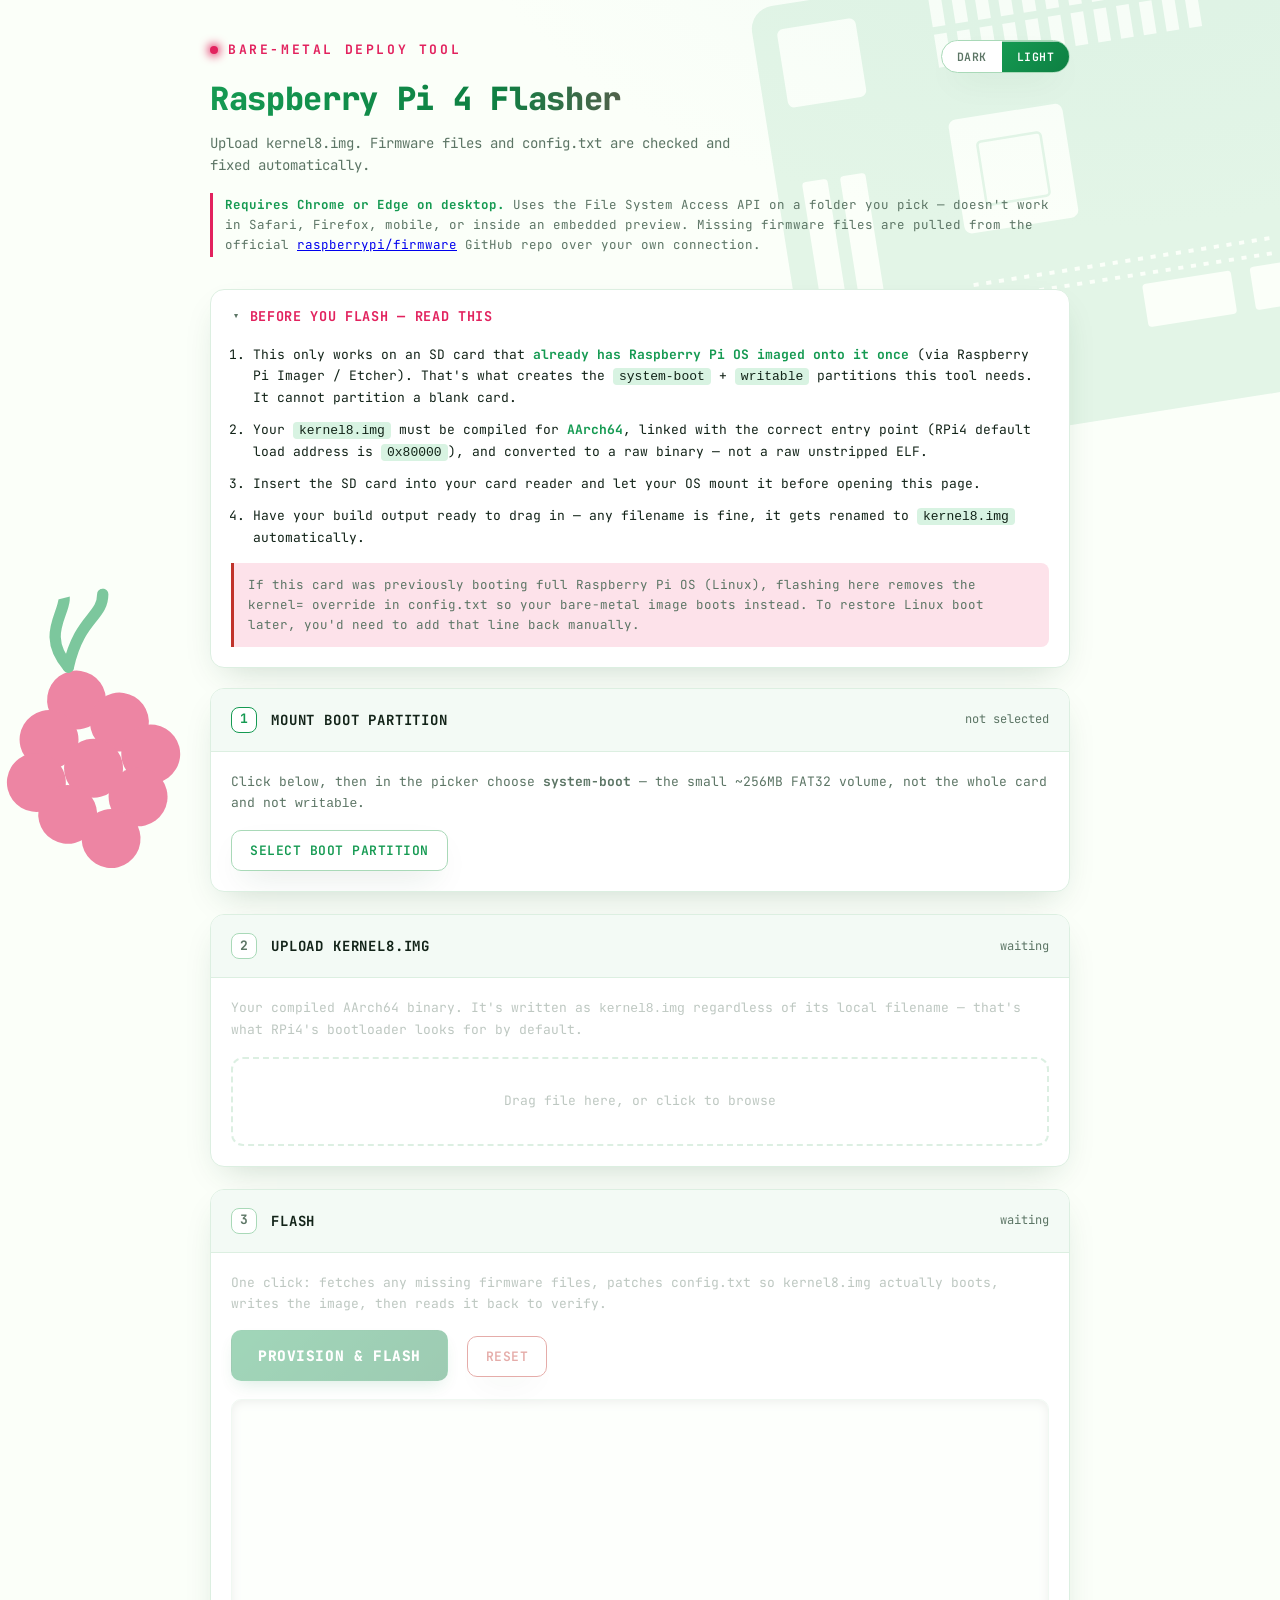
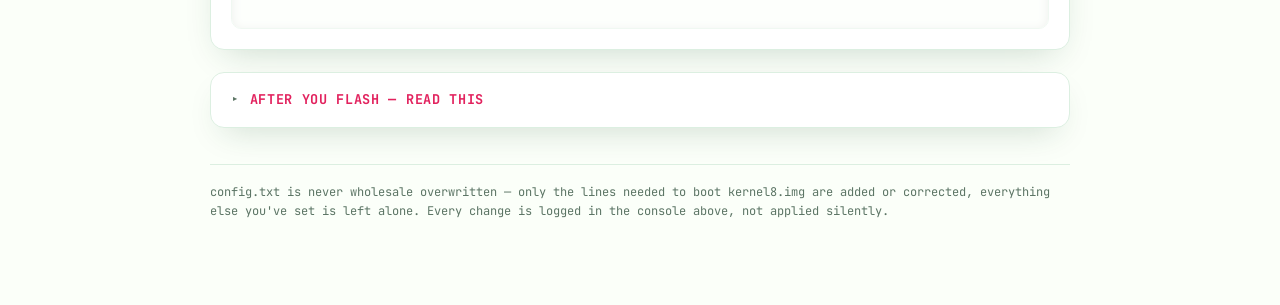
==== index.html @ 41010f43 "Add files via upload" ====
<!DOCTYPE html>
<html lang="en">
<head>
<meta charset="UTF-8">
<meta name="viewport" content="width=device-width, initial-scale=1.0">
<title>Raspberry Pi 4 Flasher</title>
<link rel="preconnect" href="https://fonts.googleapis.com">
<link rel="preconnect" href="https://fonts.gstatic.com" crossorigin>
<link href="https://fonts.googleapis.com/css2?family=JetBrains+Mono:wght@400;500;600;700;800&display=swap" rel="stylesheet">
<style>
  :root{ --radius: 14px; }
  html[data-theme="dark"]{
    --bg-a: #081109; --bg-b: #0a1a12;
    --panel: #101c14; --panel-2: #16251b;
    --border: #24382a; --border-lit: #365241;
    --text: #ecf7ef; --muted: #8aa892;
    --green: #3ee089; --green-strong: #16b866; --green-dim: #16381f; --green-text: #05170b;
    --pink: #ff5c8a; --pink-dim: #3a1524;
    --ok: #3ee089; --err: #ff6b6b;
    --shadow: 0 1px 0 rgba(255,255,255,.03) inset, 0 10px 30px -10px rgba(0,0,0,.55);
    --shadow-btn: 0 6px 16px -4px rgba(22,184,102,.45);
    --pcb-opacity: .16; --raspberry-opacity: .5;
  }
  html[data-theme="light"]{
    --bg-a: #fbfff9; --bg-b: #f2fbf5;
    --panel: #ffffff; --panel-2: #f3faf5;
    --border: #dcefe1; --border-lit: #a9d9b8;
    --text: #122318; --muted: #5c7565;
    --green: #159a52; --green-strong: #0d7f42; --green-dim: #d8f3e2; --green-text: #ffffff;
    --pink: #e2225e; --pink-dim: #fde2ea;
    --ok: #0d7f42; --err: #c0332b;
    --shadow: 0 1px 0 rgba(255,255,255,.6) inset, 0 14px 34px -14px rgba(21,71,42,.22);
    --shadow-btn: 0 8px 18px -6px rgba(13,127,66,.4);
    --pcb-opacity: .10; --raspberry-opacity: .55;
  }
  *{box-sizing:border-box;}
  html,body{margin:0;padding:0;}
  body{
    background: radial-gradient(1100px 700px at 85% -10%, var(--bg-b), var(--bg-a) 60%);
    color:var(--text);
    font-family: "JetBrains Mono", ui-monospace, "SF Mono", Menlo, Consolas, monospace;
    min-height:100vh; padding:40px 18px 90px; line-height:1.6; font-size:15.5px;
    transition: background .2s, color .2s; position:relative; overflow-x:hidden;
  }
  .bgart{position:fixed;inset:0;z-index:-1;pointer-events:none;overflow:hidden;}
  .bgart svg{position:absolute;}
  .pcb{top:-6%;right:-10%;width:640px;opacity:var(--pcb-opacity);transform:rotate(-9deg);}
  .raspberry{bottom:-4%;left:-6%;width:340px;opacity:var(--raspberry-opacity);transform:rotate(-14deg);}

  .wrap{max-width:860px;margin:0 auto;}

  header{margin-bottom:32px;}
  .top-row{display:flex;justify-content:space-between;align-items:flex-start;gap:16px;}
  .banner{font-size:13px;color:var(--pink);letter-spacing:.2em;display:flex;align-items:center;gap:10px;margin-bottom:12px;font-weight:700;}
  .banner .dot{width:8px;height:8px;border-radius:50%;background:var(--pink);box-shadow:0 0 10px 2px var(--pink);animation:pulse 2.2s ease-in-out infinite;}
  @keyframes pulse{0%,100%{opacity:1;}50%{opacity:.35;}}
  h1{font-size:32px;margin:0 0 8px;letter-spacing:-.01em;font-weight:800;
     background:linear-gradient(90deg, var(--green) 0%, var(--green-strong) 55%, var(--pink) 130%);
     -webkit-background-clip:text;background-clip:text;color:transparent;}
  .sub{color:var(--muted);font-size:14px;max-width:520px;}
  .platform-note{margin-top:16px;font-size:12.5px;color:var(--muted);border-left:3px solid var(--pink);padding:2px 0 2px 12px;}
  .platform-note b{color:var(--green);font-weight:700;}

  .theme-toggle{display:flex;border:1px solid var(--border-lit);border-radius:24px;overflow:hidden;flex-shrink:0;background:var(--panel);box-shadow:var(--shadow);}
  .theme-toggle button{border:none;border-radius:0;padding:8px 15px;font-size:11.5px;background:transparent;color:var(--muted);font-family:inherit;font-weight:600;cursor:pointer;letter-spacing:.04em;}
  .theme-toggle button.active{background:linear-gradient(135deg, var(--green), var(--green-strong));color:var(--green-text);}

  details.instructions{background:var(--panel);border:1px solid var(--border);border-radius:var(--radius);margin-bottom:20px;box-shadow:var(--shadow);}
  details.instructions summary{padding:16px 20px;cursor:pointer;font-size:13.5px;letter-spacing:.05em;text-transform:uppercase;color:var(--pink);list-style:none;display:flex;align-items:center;gap:10px;font-weight:700;}
  details.instructions summary::-webkit-details-marker{display:none;}
  details.instructions summary::before{content:"▸";transition:transform .15s;color:var(--muted);}
  details.instructions[open] summary::before{transform:rotate(90deg);}
  .instructions-body{padding:2px 20px 20px;font-size:13px;color:var(--text);}
  .instructions-body ol{margin:0;padding-left:22px;}
  .instructions-body li{margin-bottom:11px;}
  .instructions-body li b{color:var(--green);}
  .instructions-body code{background:var(--green-dim);padding:1px 6px;border-radius:4px;}
  .instructions-body .warn-line{margin-top:14px;padding:12px 14px;border-left:3px solid var(--err);color:var(--muted);font-size:12.5px;background:var(--pink-dim);border-radius:0 8px 8px 0;white-space:pre-wrap;}

  .step{background:var(--panel);border:1px solid var(--border);border-radius:var(--radius);margin-bottom:22px;overflow:hidden;box-shadow:var(--shadow);transition:transform .15s;}
  .step-head{display:flex;align-items:center;gap:14px;padding:18px 20px;border-bottom:1px solid var(--border);background:var(--panel-2);}
  .step-num{width:26px;height:26px;border-radius:8px;border:1px solid var(--border-lit);display:flex;align-items:center;justify-content:center;font-size:13px;color:var(--muted);flex-shrink:0;font-weight:700;background:var(--panel);}
  .step.active .step-num{border-color:var(--green);color:var(--green);}
  .step.done .step-num{background:linear-gradient(135deg, var(--green), var(--green-strong));border-color:var(--green);color:var(--green-text);}
  .step-title{font-size:14px;letter-spacing:.06em;text-transform:uppercase;color:var(--text);font-weight:700;}
  .step-status{margin-left:auto;font-size:12px;color:var(--muted);}
  .step-body{padding:20px;}
  .step-body.disabled{opacity:.4;pointer-events:none;}
  p.help{color:var(--muted);font-size:13px;margin:0 0 16px;}

  button{font-family:inherit;font-size:13px;letter-spacing:.04em;background:var(--panel);color:var(--green);border:1px solid var(--border-lit);padding:11px 18px;border-radius:10px;cursor:pointer;text-transform:uppercase;font-weight:600;transition:transform .12s, box-shadow .12s, background .15s;box-shadow:var(--shadow);}
  button:hover:not(:disabled){transform:translateY(-2px);border-color:var(--green);}
  button:active:not(:disabled){transform:translateY(0);}
  button:disabled{opacity:.35;cursor:not-allowed;}
  button.primary{background:linear-gradient(135deg, var(--green), var(--green-strong));color:var(--green-text);border-color:transparent;font-weight:800;padding:15px 26px;font-size:14.5px;box-shadow:var(--shadow-btn);}
  button.primary:hover:not(:disabled){transform:translateY(-3px);box-shadow:0 14px 26px -8px rgba(22,184,102,.55);}
  button.danger{color:var(--err);border-color:var(--err);background:var(--panel);}
  button.danger:hover:not(:disabled){background:var(--pink-dim);}

  table.map{width:100%;border-collapse:collapse;font-size:12.5px;margin-top:16px;}
  table.map th{text-align:left;color:var(--muted);font-weight:600;font-size:10.5px;letter-spacing:.08em;text-transform:uppercase;padding:7px 9px;border-bottom:1px solid var(--border);}
  table.map td{padding:7px 9px;border-bottom:1px solid var(--border);color:var(--text);}
  table.map tr:last-child td{border-bottom:none;}
  table.map .idx{color:var(--pink);}
  .badge{display:inline-block;font-size:11px;padding:5px 10px;border-radius:20px;letter-spacing:.05em;text-transform:uppercase;margin-top:14px;margin-right:6px;font-weight:700;}
  .badge.ok{background:var(--green-dim);color:var(--green);}
  .badge.warn{background:var(--pink-dim);color:var(--pink);}

  .drop{border:2px dashed var(--border-lit);border-radius:12px;padding:32px;text-align:center;color:var(--muted);font-size:13px;cursor:pointer;transition:border-color .15s, background .15s, transform .12s;}
  .drop:hover, .drop.drag{border-color:var(--green);background:var(--green-dim);color:var(--text);transform:translateY(-2px);}
  .drop input{display:none;}
  .file-meta{margin-top:16px;font-size:13px;}
  .file-meta .row{display:flex;justify-content:space-between;padding:7px 0;border-bottom:1px solid var(--border);}
  .file-meta .row:last-child{border-bottom:none;}
  .file-meta .k{color:var(--muted);}
  .file-meta .v{color:var(--text);word-break:break-all;text-align:right;max-width:70%;}

  .console{background:var(--bg-a);border:1px solid var(--border);border-radius:10px;padding:16px 18px;font-size:12.5px;height:230px;overflow-y:auto;margin-top:18px;box-shadow:0 2px 10px rgba(0,0,0,.15) inset;}
  .console .line{margin-bottom:5px;white-space:pre-wrap;word-break:break-all;}
  .console .ok{color:var(--ok);}
  .console .err{color:var(--err);}
  .console .info{color:var(--muted);}
  .console .cmd{color:var(--pink);}
  .console .warn{color:#c58a1c;}

  footer{margin-top:36px;color:var(--muted);font-size:12px;border-top:1px solid var(--border);padding-top:18px;}
  footer a{color:var(--green);}
</style>
</head>
<body>

<div class="bgart">
  <svg class="pcb" viewBox="0 0 500 380" xmlns="http://www.w3.org/2000/svg">
    <rect x="10" y="10" width="480" height="360" rx="18" fill="currentColor" style="color:var(--green)"/>
    <rect x="30" y="30" width="60" height="60" rx="4" fill="var(--bg-a)"/>
    <rect x="30" y="30" width="60" height="60" rx="4" fill="none" stroke="var(--bg-a)" stroke-width="2"/>
    <g fill="var(--bg-a)">
      <rect x="150" y="20" width="10" height="26"/><rect x="168" y="20" width="10" height="26"/>
      <rect x="186" y="20" width="10" height="26"/><rect x="204" y="20" width="10" height="26"/>
      <rect x="222" y="20" width="10" height="26"/><rect x="240" y="20" width="10" height="26"/>
      <rect x="258" y="20" width="10" height="26"/><rect x="276" y="20" width="10" height="26"/>
      <rect x="294" y="20" width="10" height="26"/><rect x="312" y="20" width="10" height="26"/>
      <rect x="330" y="20" width="10" height="26"/><rect x="348" y="20" width="10" height="26"/>
      <rect x="150" y="52" width="10" height="26"/><rect x="168" y="52" width="10" height="26"/>
      <rect x="186" y="52" width="10" height="26"/><rect x="204" y="52" width="10" height="26"/>
      <rect x="222" y="52" width="10" height="26"/><rect x="240" y="52" width="10" height="26"/>
      <rect x="258" y="52" width="10" height="26"/><rect x="276" y="52" width="10" height="26"/>
      <rect x="294" y="52" width="10" height="26"/><rect x="312" y="52" width="10" height="26"/>
      <rect x="330" y="52" width="10" height="26"/><rect x="348" y="52" width="10" height="26"/>
    </g>
    <rect x="150" y="120" width="90" height="90" rx="6" fill="var(--bg-a)"/>
    <rect x="170" y="140" width="50" height="50" rx="3" fill="none" stroke="var(--green)" stroke-width="2"/>
    <rect x="30" y="150" width="20" height="150" rx="3" fill="var(--bg-a)"/>
    <rect x="60" y="150" width="20" height="150" rx="3" fill="var(--bg-a)"/>
    <rect x="280" y="270" width="70" height="34" rx="3" fill="var(--bg-a)"/>
    <rect x="365" y="270" width="46" height="34" rx="3" fill="var(--bg-a)"/>
    <rect x="425" y="150" width="34" height="60" rx="3" fill="var(--bg-a)"/>
    <path d="M150 250 h240 M150 262 h240" stroke="var(--bg-a)" stroke-width="3" stroke-dasharray="4 6"/>
  </svg>

  <svg class="raspberry" viewBox="0 0 300 300" xmlns="http://www.w3.org/2000/svg">
    <g fill="var(--pink)">
      <circle cx="150" cy="90" r="26"/>
      <circle cx="118" cy="118" r="26"/>
      <circle cx="182" cy="118" r="26"/>
      <circle cx="98" cy="152" r="26"/>
      <circle cx="150" cy="152" r="26"/>
      <circle cx="202" cy="152" r="26"/>
      <circle cx="118" cy="186" r="26"/>
      <circle cx="182" cy="186" r="26"/>
      <circle cx="150" cy="216" r="26"/>
    </g>
    <path d="M150 60 C 130 20, 170 10, 160 -10" stroke="var(--green)" stroke-width="10" fill="none" stroke-linecap="round"/>
    <path d="M150 60 C170 20, 190 25, 195 5" stroke="var(--green)" stroke-width="10" fill="none" stroke-linecap="round"/>
  </svg>
</div>

<div class="wrap">

  <header>
    <div class="top-row">
      <div>
        <div class="banner"><span class="dot"></span>BARE-METAL DEPLOY TOOL</div>
        <h1>Raspberry Pi 4 Flasher</h1>
        <div class="sub">Upload kernel8.img. Firmware files and config.txt are checked and fixed automatically.</div>
      </div>
      <div class="theme-toggle">
        <button id="btnDark">Dark</button>
        <button id="btnLight">Light</button>
      </div>
    </div>
    <div class="platform-note">
      <b>Requires Chrome or Edge on desktop.</b> Uses the File System Access API on a folder you pick — doesn't work in Safari, Firefox, mobile, or inside an embedded preview. Missing firmware files are pulled from the official <a href="https://github.com/raspberrypi/firmware" target="_blank" rel="noopener">raspberrypi/firmware</a> GitHub repo over your own connection.
    </div>
  </header>

  <details class="instructions" open>
    <summary>Before you flash — read this</summary>
    <div class="instructions-body">
      <ol>
        <li>This only works on an SD card that <b>already has Raspberry Pi OS imaged onto it once</b> (via Raspberry Pi Imager / Etcher). That's what creates the <code>system-boot</code> + <code>writable</code> partitions this tool needs. It cannot partition a blank card.</li>
        <li>Your <code>kernel8.img</code> must be compiled for <b>AArch64</b>, linked with the correct entry point (RPi4 default load address is <code>0x80000</code>), and converted to a raw binary — not a raw unstripped ELF.</li>
        <li>Insert the SD card into your card reader and let your OS mount it before opening this page.</li>
        <li>Have your build output ready to drag in — any filename is fine, it gets renamed to <code>kernel8.img</code> automatically.</li>
      </ol>
      <div class="warn-line">If this card was previously booting full Raspberry Pi OS (Linux), flashing here removes the kernel= override in config.txt so your bare-metal image boots instead. To restore Linux boot later, you'd need to add that line back manually.</div>
    </div>
  </details>

  <!-- STEP 1 -->
  <div class="step active" id="step1">
    <div class="step-head">
      <div class="step-num">1</div>
      <div class="step-title">Mount boot partition</div>
      <div class="step-status" id="s1status">not selected</div>
    </div>
    <div class="step-body">
      <p class="help">Click below, then in the picker choose <b>system-boot</b> — the small ~256MB FAT32 volume, not the whole card and not <code>writable</code>.</p>
      <button id="btnSelectDir">Select boot partition</button>
      <div id="dirResult"></div>
    </div>
  </div>

  <!-- STEP 2 -->
  <div class="step" id="step2">
    <div class="step-head">
      <div class="step-num">2</div>
      <div class="step-title">Upload kernel8.img</div>
      <div class="step-status" id="s2status">waiting</div>
    </div>
    <div class="step-body disabled" id="step2body">
      <p class="help">Your compiled AArch64 binary. It's written as <code>kernel8.img</code> regardless of its local filename — that's what RPi4's bootloader looks for by default.</p>
      <div class="drop" id="dropZone">
        Drag file here, or click to browse
        <input type="file" id="fileInput">
      </div>
      <div class="file-meta" id="fileMeta" style="display:none;"></div>
    </div>
  </div>

  <!-- STEP 3 -->
  <div class="step" id="step3">
    <div class="step-head">
      <div class="step-num">3</div>
      <div class="step-title">Flash</div>
      <div class="step-status" id="s3status">waiting</div>
    </div>
    <div class="step-body disabled" id="step3body">
      <p class="help">One click: fetches any missing firmware files, patches config.txt so kernel8.img actually boots, writes the image, then reads it back to verify.</p>
      <button class="primary" id="btnFlash">Provision &amp; flash</button>
      <button class="danger" id="btnReset" style="margin-left:10px;">Reset</button>
      <div class="console" id="consoleLog"></div>
    </div>
  </div>

  <details class="instructions" id="afterPanel">
    <summary>After you flash — read this</summary>
    <div class="instructions-body">
      <ol>
        <li><b>Eject the SD card properly</b> through your OS before pulling it — don't unplug it while it's still mounted.
          <div class="warn-line">Linux:
udisksctl unmount -b /dev/sdX1
udisksctl unmount -b /dev/sdX2
udisksctl power-off -b /dev/sdX</div>
        </li>
        <li>Insert the card into the Pi 4 and power it on.</li>
        <li>If <code>enable_uart=1</code> is set (the tool ensures this), connect a USB-to-serial adapter to <b>GPIO14 (TX)</b>, <b>GPIO15 (RX)</b>, and <b>GND</b>, then open a serial terminal at <b>115200 baud</b> to see boot output.</li>
        <li>If it doesn't boot: double check the linker script's entry point / load address, confirm the file is a raw binary (not ELF), and confirm <code>arm_64bit=1</code> is in config.txt.</li>
      </ol>
    </div>
  </details>

  <footer>
    config.txt is never wholesale overwritten — only the lines needed to boot kernel8.img are added or corrected, everything else you've set is left alone. Every change is logged in the console above, not applied silently.
  </footer>

</div>

<script>
const html = document.documentElement;
function setTheme(t){
  html.setAttribute('data-theme', t);
  document.getElementById('btnDark').classList.toggle('active', t==='dark');
  document.getElementById('btnLight').classList.toggle('active', t==='light');
}
const prefersDark = window.matchMedia && window.matchMedia('(prefers-color-scheme: dark)').matches;
setTheme(prefersDark ? 'dark' : 'light');
document.getElementById('btnDark').addEventListener('click', () => setTheme('dark'));
document.getElementById('btnLight').addEventListener('click', () => setTheme('light'));

let dirHandle = null;
let sourceFile = null;
let sourceHash = null;

const $ = id => document.getElementById(id);
const log = (msg, cls='info') => {
  const c = $('consoleLog');
  const line = document.createElement('div');
  line.className = 'line ' + cls;
  line.textContent = msg;
  c.appendChild(line);
  c.scrollTop = c.scrollHeight;
};

function setStepState(n, state, statusText){
  const step = $('step'+n);
  step.classList.remove('active','done');
  if(state) step.classList.add(state);
  if(statusText !== undefined) $('s'+n+'status').textContent = statusText;
}
function enableStep(n){
  const body = document.querySelector('#step'+n+' .step-body');
  if(body) body.classList.remove('disabled');
  setStepState(n, 'active');
}

async function sha256(blob){
  const buf = await blob.arrayBuffer();
  const hash = await crypto.subtle.digest('SHA-256', buf);
  return Array.from(new Uint8Array(hash)).map(b=>b.toString(16).padStart(2,'0')).join('');
}
function fmtBytes(n){
  if(n < 1024) return n + ' B';
  if(n < 1024*1024) return (n/1024).toFixed(1) + ' KB';
  return (n/(1024*1024)).toFixed(2) + ' MB';
}

const FIRMWARE_BASE = 'https://raw.githubusercontent.com/raspberrypi/firmware/master/boot/';
const REQUIRED_FIRMWARE = ['bootcode.bin', 'start4.elf', 'fixup4.dat'];
const DEFAULT_CONFIG =
`# Generated by Raspberry Pi 4 Flasher — bare-metal defaults
arm_64bit=1
enable_uart=1
`;

$('btnSelectDir').addEventListener('click', async () => {
  if(!window.showDirectoryPicker){
    $('dirResult').innerHTML = '<div class="badge warn">This browser does not support the File System Access API. Use Chrome or Edge on desktop.</div>';
    return;
  }
  try{
    dirHandle = await window.showDirectoryPicker({ mode: 'readwrite' });
  }catch(e){ return; }

  const entries = [];
  for await (const [name, handle] of dirHandle.entries()){
    let size = '';
    if(handle.kind === 'file'){
      try{ const f = await handle.getFile(); size = fmtBytes(f.size); }catch(_){}
    }
    entries.push({name, kind: handle.kind, size});
  }
  entries.sort((a,b) => a.name.localeCompare(b.name));

  let html2 = '<table class="map"><thead><tr><th>#</th><th>name</th><th>size</th></tr></thead><tbody>';
  entries.forEach((e,i) => {
    html2 += `<tr><td class="idx">${i.toString().padStart(2,'0')}</td><td>${e.name}${e.kind==='directory'?'/':''}</td><td>${e.size}</td></tr>`;
  });
  html2 += '</tbody></table>';

  const names = entries.map(e => e.name.toLowerCase());
  const missingFw = REQUIRED_FIRMWARE.filter(f => !names.includes(f));
  const hasConfig = names.includes('config.txt');

  if(missingFw.length === 0 && hasConfig){
    html2 += '<div class="badge ok">All required boot files present</div>';
  } else {
    if(missingFw.length) html2 += `<div class="badge warn">missing: ${missingFw.join(', ')}</div>`;
    if(!hasConfig) html2 += `<div class="badge warn">missing: config.txt</div>`;
    html2 += `<div class="badge ok">will be provisioned automatically on flash</div>`;
  }

  $('dirResult').innerHTML = html2;
  setStepState(1, 'done', dirHandle.name || 'mounted');
  enableStep(2);
  log(`mounted: ${dirHandle.name} (${entries.length} entries)`, 'ok');
});

const dropZone = $('dropZone');
dropZone.addEventListener('click', () => $('fileInput').click());
['dragenter','dragover'].forEach(ev => dropZone.addEventListener(ev, e => { e.preventDefault(); dropZone.classList.add('drag'); }));
['dragleave','drop'].forEach(ev => dropZone.addEventListener(ev, e => { e.preventDefault(); dropZone.classList.remove('drag'); }));
dropZone.addEventListener('drop', e => { if(e.dataTransfer.files.length) handleFile(e.dataTransfer.files[0]); });
$('fileInput').addEventListener('change', e => { if(e.target.files.length) handleFile(e.target.files[0]); });

async function handleFile(file){
  sourceFile = file;
  $('fileMeta').style.display = 'block';
  $('fileMeta').innerHTML = `
    <div class="row"><span class="k">source name</span><span class="v">${file.name}</span></div>
    <div class="row"><span class="k">writes as</span><span class="v">kernel8.img</span></div>
    <div class="row"><span class="k">size</span><span class="v">${fmtBytes(file.size)}</span></div>
    <div class="row"><span class="k">sha-256</span><span class="v">computing…</span></div>
  `;
  sourceHash = await sha256(file);
  $('fileMeta').querySelectorAll('.row .v')[3].textContent = sourceHash;
  setStepState(2, 'done', file.name);
  log(`loaded ${file.name} — ${fmtBytes(file.size)}, sha256 ${sourceHash.slice(0,16)}…`, 'info');
  enableStep(3);
}

async function fileExists(dir, name){
  try{ await dir.getFileHandle(name, {create:false}); return true; }catch(_){ return false; }
}
async function readTextFile(dir, name){
  const h = await dir.getFileHandle(name, {create:false});
  const f = await h.getFile();
  return await f.text();
}
async function writeFile(dir, name, blobOrText){
  const h = await dir.getFileHandle(name, {create:true});
  const w = await h.createWritable();
  await w.write(blobOrText);
  await w.close();
  return h;
}

function patchConfig(existingText){
  const lines = existingText.split(/\r?\n/);
  const changes = [];
  let arm64Idx = -1, hasUart = false, kernelIdx = -1;
  lines.forEach((line,i) => {
    const t = line.trim();
    if(/^arm_64bit\s*=/.test(t)) arm64Idx = i;
    if(/^enable_uart\s*=\s*1/.test(t)) hasUart = true;
    if(/^kernel\s*=/.test(t)) kernelIdx = i;
  });
  if(arm64Idx >= 0){
    if(!/^arm_64bit\s*=\s*1\s*$/.test(lines[arm64Idx].trim())){
      changes.push(`arm_64bit: "${lines[arm64Idx].trim()}" -> "arm_64bit=1"`);
      lines[arm64Idx] = 'arm_64bit=1';
    }
  } else {
    lines.push('arm_64bit=1');
    changes.push('added arm_64bit=1');
  }
  if(!hasUart){
    lines.push('enable_uart=1');
    changes.push('added enable_uart=1');
  }
  if(kernelIdx >= 0 && lines[kernelIdx].trim() !== 'kernel=kernel8.img'){
    changes.push(`removed override "${lines[kernelIdx].trim()}" (kernel8.img is picked up automatically once arm_64bit=1)`);
    lines.splice(kernelIdx, 1);
  }
  return { text: lines.filter((l,i,arr)=> !(l.trim()==='' && arr[i-1] && arr[i-1].trim()==='')).join('\n'), changes };
}

async function provisionBootPartition(){
  const names = [];
  for await (const [name] of dirHandle.entries()) names.push(name.toLowerCase());

  const missingFw = REQUIRED_FIRMWARE.filter(f => !names.includes(f));
  if(missingFw.length){
    const ok = confirm(`Missing firmware file(s): ${missingFw.join(', ')}.\n\nFetch them from the official raspberrypi/firmware GitHub repo and write them to the boot partition?`);
    if(!ok){
      log('skipped firmware provisioning — boot partition may not boot without these', 'warn');
    } else {
      for(const fname of missingFw){
        try{
          log(`fetching ${fname} from raspberrypi/firmware…`, 'cmd');
          const res = await fetch(FIRMWARE_BASE + fname);
          if(!res.ok) throw new Error(`HTTP ${res.status}`);
          const blob = await res.blob();
          await writeFile(dirHandle, fname, blob);
          log(`wrote ${fname} (${fmtBytes(blob.size)})`, 'ok');
        }catch(e){
          log(`failed to fetch/write ${fname}: ${e.message}`, 'err');
        }
      }
    }
  } else {
    log('firmware files present, nothing to fetch', 'info');
  }

  let configText = '';
  let hadConfig = false;
  if(await fileExists(dirHandle, 'config.txt')){
    hadConfig = true;
    configText = await readTextFile(dirHandle, 'config.txt');
  }
  if(!hadConfig){
    await writeFile(dirHandle, 'config.txt', DEFAULT_CONFIG);
    log('config.txt not found — wrote default (arm_64bit=1, enable_uart=1)', 'ok');
  } else {
    const { text, changes } = patchConfig(configText);
    if(changes.length){
      await writeFile(dirHandle, 'config.txt', text);
      changes.forEach(c => log(`config.txt: ${c}`, 'ok'));
    } else {
      log('config.txt already correct — left untouched', 'info');
    }
  }
}

$('btnFlash').addEventListener('click', async () => {
  if(!dirHandle || !sourceFile){
    log('missing boot partition or source file', 'err');
    return;
  }
  $('btnFlash').disabled = true;
  try{
    log('> provisioning boot partition…', 'cmd');
    await provisionBootPartition();

    log(`> writing ${sourceFile.name} -> kernel8.img (${fmtBytes(sourceFile.size)})`, 'cmd');
    const exists = await fileExists(dirHandle, 'kernel8.img');
    if(exists){
      const ok = confirm('kernel8.img already exists on the boot partition. Overwrite it?');
      if(!ok){ log('flash cancelled by user', 'info'); $('btnFlash').disabled = false; return; }
    }
    const fileHandle = await writeFile(dirHandle, 'kernel8.img', sourceFile);
    log('write complete, verifying…', 'info');

    const written = await fileHandle.getFile();
    const writtenHash = await sha256(written);

    if(writtenHash === sourceHash && written.size === sourceFile.size){
      log(`verified: sha256 match, ${fmtBytes(written.size)} written`, 'ok');
      log('boot partition ready. Eject the SD card and boot the Pi.', 'ok');
      setStepState(3, 'done', 'flashed ✓');
      document.getElementById('afterPanel').open = true;
      document.getElementById('afterPanel').scrollIntoView({behavior:'smooth', block:'nearest'});
    } else {
      log(`verification FAILED — expected ${sourceHash.slice(0,12)}…, got ${writtenHash.slice(0,12)}…`, 'err');
      setStepState(3, null, 'verify failed');
    }
  }catch(e){
    log(`error: ${e.message}`, 'err');
    setStepState(3, null, 'error');
  }finally{
    $('btnFlash').disabled = false;
  }
});

$('btnReset').addEventListener('click', () => location.reload());
</script>
</body>
</html>
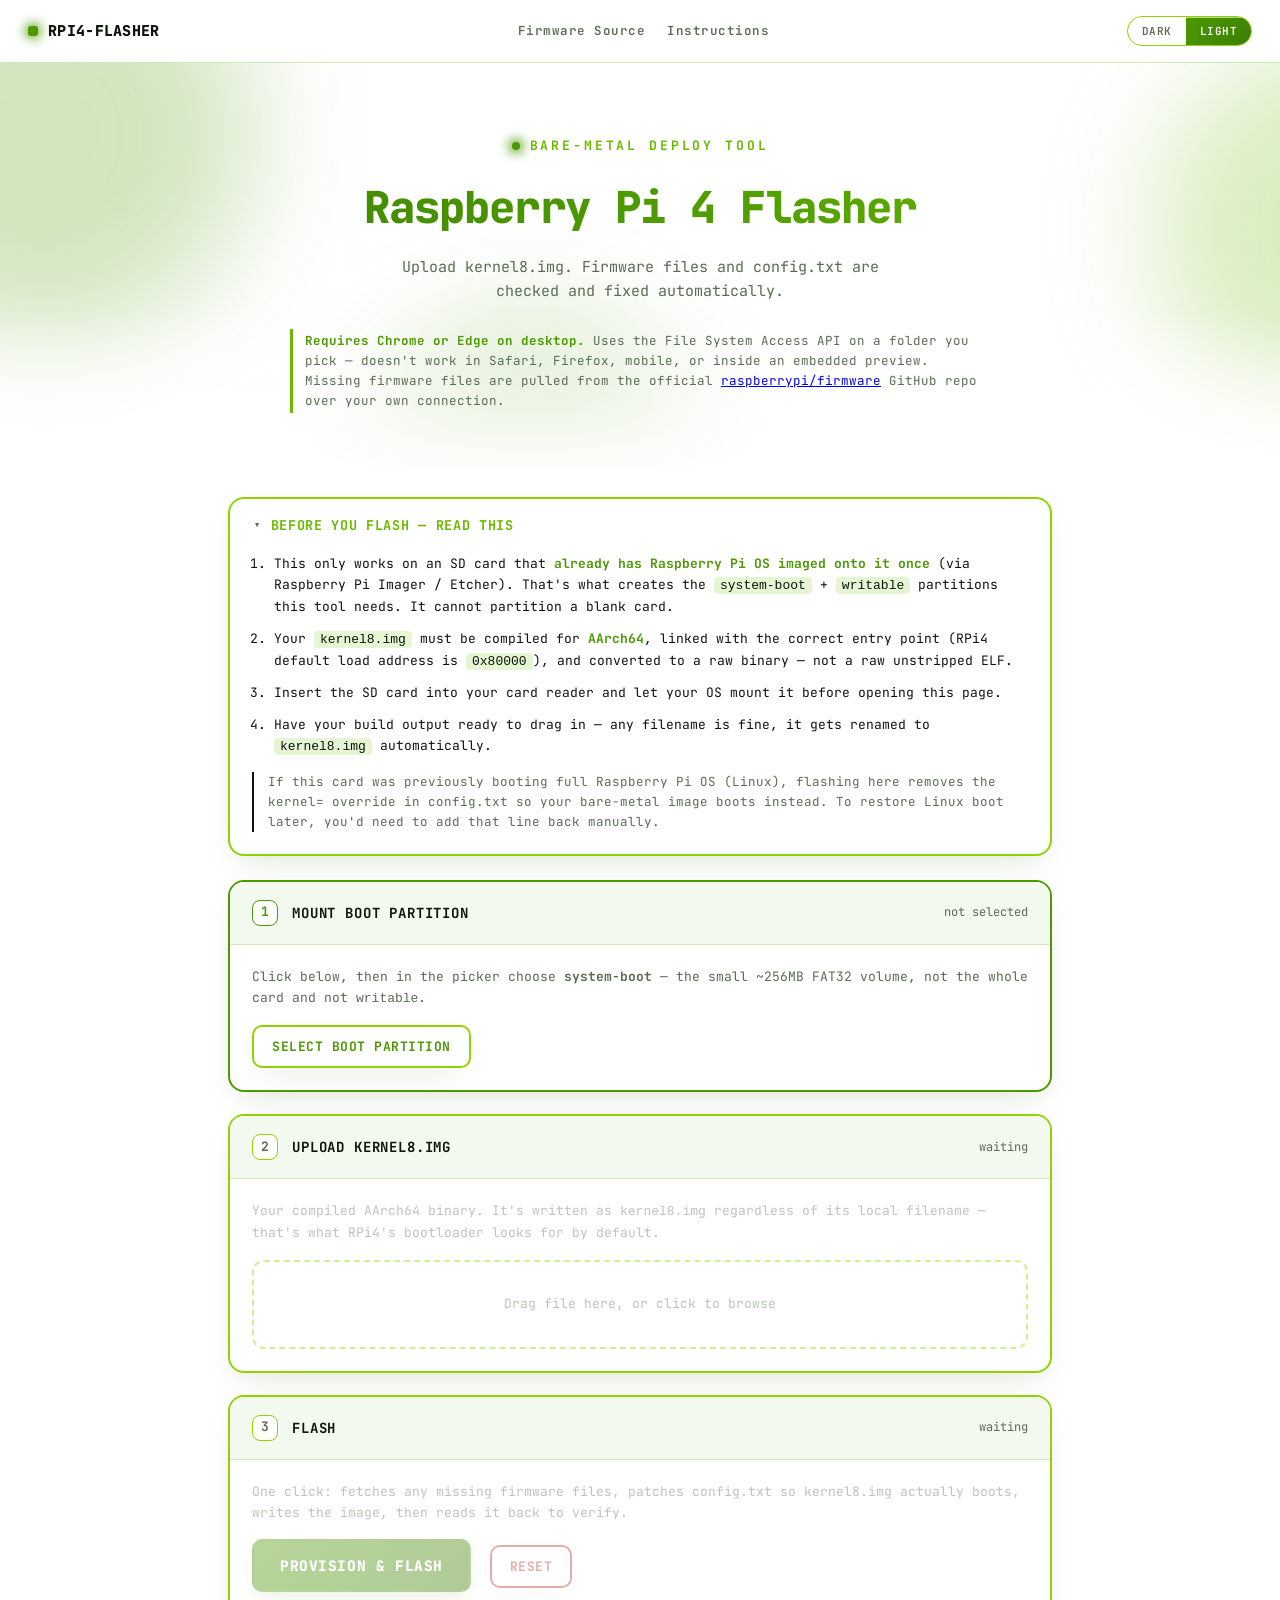
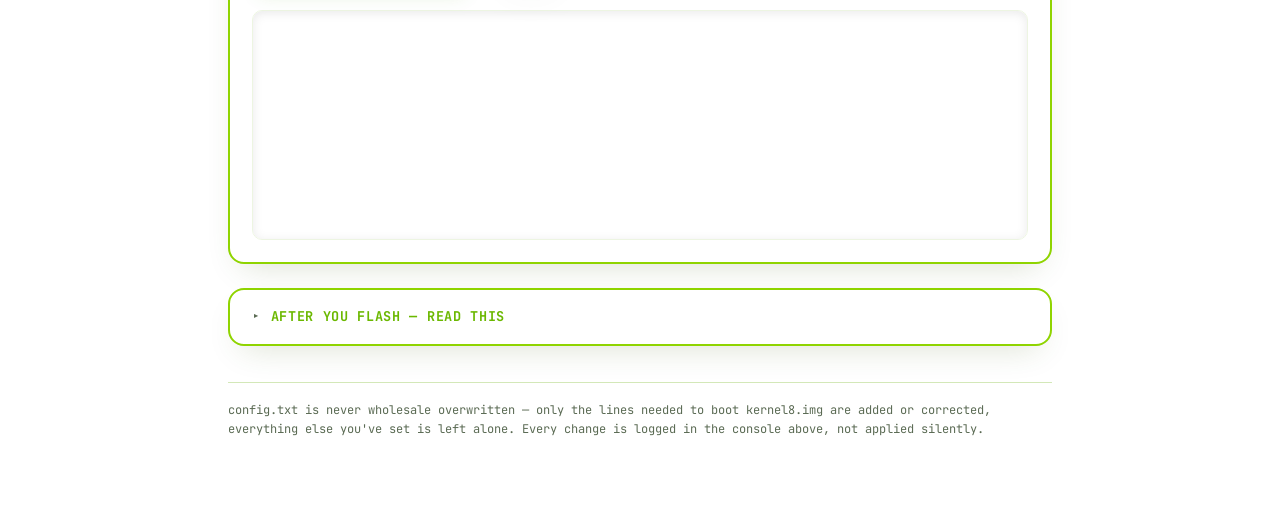
==== commit f019298c: "Add files via upload" ====
--- a/index.html
+++ b/index.html
@@ -8,103 +8,129 @@
 <link rel="preconnect" href="https://fonts.gstatic.com" crossorigin>
 <link href="https://fonts.googleapis.com/css2?family=JetBrains+Mono:wght@400;500;600;700;800&display=swap" rel="stylesheet">
 <style>
-  :root{ --radius: 14px; }
+  :root{ --radius: 16px; }
   html[data-theme="dark"]{
-    --bg-a: #081109; --bg-b: #0a1a12;
-    --panel: #101c14; --panel-2: #16251b;
-    --border: #24382a; --border-lit: #365241;
-    --text: #ecf7ef; --muted: #8aa892;
-    --green: #3ee089; --green-strong: #16b866; --green-dim: #16381f; --green-text: #05170b;
-    --pink: #ff5c8a; --pink-dim: #3a1524;
-    --ok: #3ee089; --err: #ff6b6b;
-    --shadow: 0 1px 0 rgba(255,255,255,.03) inset, 0 10px 30px -10px rgba(0,0,0,.55);
-    --shadow-btn: 0 6px 16px -4px rgba(22,184,102,.45);
-    --pcb-opacity: .16; --raspberry-opacity: .5;
+    --bg-a: #000000; --bg-b: #030603;
+    --panel: #0a0d0a; --panel-2: #0f130e;
+    --border: #1b2618; --border-lit: #2f4a20;
+    --text: #eef7ea; --muted: #7c9074;
+    --green: #76ff03; --green-strong: #4fd400; --lime: #c6ff5c; --green-dim: #142408; --green-text: #04140a;
+    --err: #ff5c5c; --err-dim: #2a0f0f;
+    --ok: #76ff03;
+    --shadow: 0 1px 0 rgba(255,255,255,.03) inset, 0 10px 30px -10px rgba(0,0,0,.75);
+    --shadow-btn: 0 0 22px -2px rgba(118,255,3,.55);
+    --blob-op: .5; --hero-fade: rgba(0,0,0,0);
+    --glow: drop-shadow(0 0 16px rgba(118,255,3,.35));
   }
   html[data-theme="light"]{
-    --bg-a: #fbfff9; --bg-b: #f2fbf5;
-    --panel: #ffffff; --panel-2: #f3faf5;
-    --border: #dcefe1; --border-lit: #a9d9b8;
-    --text: #122318; --muted: #5c7565;
-    --green: #159a52; --green-strong: #0d7f42; --green-dim: #d8f3e2; --green-text: #ffffff;
-    --pink: #e2225e; --pink-dim: #fde2ea;
-    --ok: #0d7f42; --err: #c0332b;
-    --shadow: 0 1px 0 rgba(255,255,255,.6) inset, 0 14px 34px -14px rgba(21,71,42,.22);
-    --shadow-btn: 0 8px 18px -6px rgba(13,127,66,.4);
-    --pcb-opacity: .10; --raspberry-opacity: .55;
+    --bg-a: #ffffff; --bg-b: #f7fbf2;
+    --panel: #ffffff; --panel-2: #f4f9ef;
+    --border: #d3e8b8; --border-lit: #8fd400;
+    --text: #0e150c; --muted: #5b6b54;
+    --green: #4c9a00; --green-strong: #3d7d00; --lime: #6bb800; --green-dim: #e6f5d4; --green-text: #ffffff;
+    --err: #c0332b; --err-dim: #fbe4e2;
+    --ok: #3d7d00;
+    --shadow: 0 1px 0 rgba(255,255,255,.6) inset, 0 14px 34px -14px rgba(60,90,10,.2);
+    --shadow-btn: 0 8px 20px -6px rgba(76,154,0,.4);
+    --blob-op: .25; --hero-fade: rgba(255,255,255,0);
+    --glow: none;
   }
   *{box-sizing:border-box;}
   html,body{margin:0;padding:0;}
   body{
-    background: radial-gradient(1100px 700px at 85% -10%, var(--bg-b), var(--bg-a) 60%);
+    background: var(--bg-a);
     color:var(--text);
     font-family: "JetBrains Mono", ui-monospace, "SF Mono", Menlo, Consolas, monospace;
-    min-height:100vh; padding:40px 18px 90px; line-height:1.6; font-size:15.5px;
-    transition: background .2s, color .2s; position:relative; overflow-x:hidden;
-  }
-  .bgart{position:fixed;inset:0;z-index:-1;pointer-events:none;overflow:hidden;}
-  .bgart svg{position:absolute;}
-  .pcb{top:-6%;right:-10%;width:640px;opacity:var(--pcb-opacity);transform:rotate(-9deg);}
-  .raspberry{bottom:-4%;left:-6%;width:340px;opacity:var(--raspberry-opacity);transform:rotate(-14deg);}
-
-  .wrap{max-width:860px;margin:0 auto;}
-
-  header{margin-bottom:32px;}
-  .top-row{display:flex;justify-content:space-between;align-items:flex-start;gap:16px;}
-  .banner{font-size:13px;color:var(--pink);letter-spacing:.2em;display:flex;align-items:center;gap:10px;margin-bottom:12px;font-weight:700;}
-  .banner .dot{width:8px;height:8px;border-radius:50%;background:var(--pink);box-shadow:0 0 10px 2px var(--pink);animation:pulse 2.2s ease-in-out infinite;}
+    min-height:100vh; line-height:1.6; font-size:15.5px;
+    transition: background .2s, color .2s;
+  }
+
+  /* ---- top bar ---- */
+  .navbar{
+    display:flex;align-items:center;justify-content:space-between;
+    padding:16px 28px;border-bottom:1px solid var(--border);
+    position:sticky;top:0;background:var(--bg-a);z-index:50;
+  }
+  .navbar .brand{display:flex;align-items:center;gap:10px;font-weight:800;font-size:15px;letter-spacing:.02em;}
+  .navbar .brand .chip{width:10px;height:10px;border-radius:3px;background:var(--green);box-shadow:0 0 12px 2px var(--green);}
+  .navbar .links{display:flex;align-items:center;gap:22px;}
+  .navbar .links a{color:var(--muted);text-decoration:none;font-size:12.5px;letter-spacing:.04em;font-weight:600;transition:color .15s;}
+  .navbar .links a:hover{color:var(--green);}
+  .theme-toggle{display:flex;border:1px solid var(--border-lit);border-radius:24px;overflow:hidden;flex-shrink:0;background:var(--panel);}
+  .theme-toggle button{border:none;border-radius:0;padding:7px 14px;font-size:11px;background:transparent;color:var(--muted);font-family:inherit;font-weight:600;cursor:pointer;letter-spacing:.04em;}
+  .theme-toggle button.active{background:linear-gradient(135deg, var(--green), var(--green-strong));color:var(--green-text);}
+
+  /* ---- animated hero ---- */
+  .hero{position:relative;overflow:hidden;padding:70px 24px 60px;text-align:center;isolation:isolate;}
+  .hero::after{
+    content:"";position:absolute;inset:0;z-index:1;pointer-events:none;
+    background:linear-gradient(180deg, var(--hero-fade) 60%, var(--bg-a) 100%);
+  }
+  .blobs{position:absolute;inset:-20%;z-index:0;filter:blur(60px);opacity:var(--blob-op);}
+  .blob{position:absolute;border-radius:50%;mix-blend-mode:screen;}
+  html[data-theme="light"] .blob{mix-blend-mode:multiply;}
+  .b1{width:420px;height:420px;background:var(--green);top:-10%;left:5%;animation:drift1 22s ease-in-out infinite;}
+  .b2{width:380px;height:380px;background:var(--lime);top:10%;right:0%;animation:drift2 26s ease-in-out infinite;}
+  .b3{width:320px;height:320px;background:var(--green);bottom:-15%;left:35%;animation:drift3 19s ease-in-out infinite;}
+  @keyframes drift1{0%,100%{transform:translate(0,0) scale(1);}50%{transform:translate(80px,40px) scale(1.15);}}
+  @keyframes drift2{0%,100%{transform:translate(0,0) scale(1);}50%{transform:translate(-70px,60px) scale(0.9);}}
+  @keyframes drift3{0%,100%{transform:translate(0,0) scale(1);}50%{transform:translate(50px,-50px) scale(1.1);}}
+
+  .hero-content{position:relative;z-index:2;}
+  .banner{font-size:13px;color:var(--lime);letter-spacing:.22em;display:inline-flex;align-items:center;gap:10px;margin-bottom:16px;font-weight:700;}
+  .banner .dot{width:8px;height:8px;border-radius:50%;background:var(--green);box-shadow:0 0 12px 3px var(--green);animation:pulse 2.2s ease-in-out infinite;}
   @keyframes pulse{0%,100%{opacity:1;}50%{opacity:.35;}}
-  h1{font-size:32px;margin:0 0 8px;letter-spacing:-.01em;font-weight:800;
-     background:linear-gradient(90deg, var(--green) 0%, var(--green-strong) 55%, var(--pink) 130%);
-     -webkit-background-clip:text;background-clip:text;color:transparent;}
-  .sub{color:var(--muted);font-size:14px;max-width:520px;}
-  .platform-note{margin-top:16px;font-size:12.5px;color:var(--muted);border-left:3px solid var(--pink);padding:2px 0 2px 12px;}
+  h1{font-size:44px;margin:0 0 12px;letter-spacing:-.02em;font-weight:800;
+     background:linear-gradient(90deg, var(--green-strong) 0%, var(--green) 50%, var(--lime) 100%);
+     -webkit-background-clip:text;background-clip:text;color:transparent;filter:var(--glow);}
+  .sub{color:var(--muted);font-size:15px;max-width:520px;margin:0 auto;}
+
+  .wrap{max-width:860px;margin:0 auto;padding:0 18px 90px;}
+
+  .platform-note{margin:26px auto 0;font-size:12.5px;color:var(--muted);border-left:3px solid var(--lime);padding:2px 0 2px 12px;max-width:700px;text-align:left;}
   .platform-note b{color:var(--green);font-weight:700;}
 
-  .theme-toggle{display:flex;border:1px solid var(--border-lit);border-radius:24px;overflow:hidden;flex-shrink:0;background:var(--panel);box-shadow:var(--shadow);}
-  .theme-toggle button{border:none;border-radius:0;padding:8px 15px;font-size:11.5px;background:transparent;color:var(--muted);font-family:inherit;font-weight:600;cursor:pointer;letter-spacing:.04em;}
-  .theme-toggle button.active{background:linear-gradient(135deg, var(--green), var(--green-strong));color:var(--green-text);}
-
-  details.instructions{background:var(--panel);border:1px solid var(--border);border-radius:var(--radius);margin-bottom:20px;box-shadow:var(--shadow);}
-  details.instructions summary{padding:16px 20px;cursor:pointer;font-size:13.5px;letter-spacing:.05em;text-transform:uppercase;color:var(--pink);list-style:none;display:flex;align-items:center;gap:10px;font-weight:700;}
+  details.instructions{background:var(--panel);border:2px solid var(--border-lit);border-radius:var(--radius);margin:24px 0;box-shadow:var(--shadow);}
+  details.instructions summary{padding:16px 22px;cursor:pointer;font-size:13.5px;letter-spacing:.05em;text-transform:uppercase;color:var(--lime);list-style:none;display:flex;align-items:center;gap:10px;font-weight:700;}
   details.instructions summary::-webkit-details-marker{display:none;}
   details.instructions summary::before{content:"▸";transition:transform .15s;color:var(--muted);}
   details.instructions[open] summary::before{transform:rotate(90deg);}
-  .instructions-body{padding:2px 20px 20px;font-size:13px;color:var(--text);}
+  .instructions-body{padding:2px 22px 22px;font-size:13px;color:var(--text);}
   .instructions-body ol{margin:0;padding-left:22px;}
   .instructions-body li{margin-bottom:11px;}
   .instructions-body li b{color:var(--green);}
   .instructions-body code{background:var(--green-dim);padding:1px 6px;border-radius:4px;}
-  .instructions-body .warn-line{margin-top:14px;padding:12px 14px;border-left:3px solid var(--err);color:var(--muted);font-size:12.5px;background:var(--pink-dim);border-radius:0 8px 8px 0;white-space:pre-wrap;}
-
-  .step{background:var(--panel);border:1px solid var(--border);border-radius:var(--radius);margin-bottom:22px;overflow:hidden;box-shadow:var(--shadow);transition:transform .15s;}
-  .step-head{display:flex;align-items:center;gap:14px;padding:18px 20px;border-bottom:1px solid var(--border);background:var(--panel-2);}
+  .instructions-body .warn-line{margin-top:14px;padding-left:14px;border-left:2px solid var(--text);color:var(--muted);font-size:12.5px;background:transparent;white-space:pre-wrap;}
+
+  .step{background:var(--panel);border:2px solid var(--border-lit);border-radius:var(--radius);margin-bottom:22px;overflow:hidden;box-shadow:var(--shadow);transition:border-color .2s;}
+  .step.active{border-color:var(--green);}
+  .step-head{display:flex;align-items:center;gap:14px;padding:18px 22px;border-bottom:1px solid var(--border);background:var(--panel-2);}
   .step-num{width:26px;height:26px;border-radius:8px;border:1px solid var(--border-lit);display:flex;align-items:center;justify-content:center;font-size:13px;color:var(--muted);flex-shrink:0;font-weight:700;background:var(--panel);}
   .step.active .step-num{border-color:var(--green);color:var(--green);}
   .step.done .step-num{background:linear-gradient(135deg, var(--green), var(--green-strong));border-color:var(--green);color:var(--green-text);}
   .step-title{font-size:14px;letter-spacing:.06em;text-transform:uppercase;color:var(--text);font-weight:700;}
   .step-status{margin-left:auto;font-size:12px;color:var(--muted);}
-  .step-body{padding:20px;}
+  .step-body{padding:22px;}
   .step-body.disabled{opacity:.4;pointer-events:none;}
   p.help{color:var(--muted);font-size:13px;margin:0 0 16px;}
 
-  button{font-family:inherit;font-size:13px;letter-spacing:.04em;background:var(--panel);color:var(--green);border:1px solid var(--border-lit);padding:11px 18px;border-radius:10px;cursor:pointer;text-transform:uppercase;font-weight:600;transition:transform .12s, box-shadow .12s, background .15s;box-shadow:var(--shadow);}
+  button{font-family:inherit;font-size:13px;letter-spacing:.04em;background:var(--panel);color:var(--green);border:2px solid var(--border-lit);padding:11px 18px;border-radius:10px;cursor:pointer;text-transform:uppercase;font-weight:700;transition:transform .12s, box-shadow .12s, background .15s, border-color .15s;box-shadow:var(--shadow);}
   button:hover:not(:disabled){transform:translateY(-2px);border-color:var(--green);}
   button:active:not(:disabled){transform:translateY(0);}
   button:disabled{opacity:.35;cursor:not-allowed;}
   button.primary{background:linear-gradient(135deg, var(--green), var(--green-strong));color:var(--green-text);border-color:transparent;font-weight:800;padding:15px 26px;font-size:14.5px;box-shadow:var(--shadow-btn);}
-  button.primary:hover:not(:disabled){transform:translateY(-3px);box-shadow:0 14px 26px -8px rgba(22,184,102,.55);}
+  button.primary:hover:not(:disabled){transform:translateY(-3px);box-shadow:0 16px 28px -8px rgba(22,184,102,.6);}
   button.danger{color:var(--err);border-color:var(--err);background:var(--panel);}
-  button.danger:hover:not(:disabled){background:var(--pink-dim);}
+  button.danger:hover:not(:disabled){background:var(--err-dim);}
 
   table.map{width:100%;border-collapse:collapse;font-size:12.5px;margin-top:16px;}
   table.map th{text-align:left;color:var(--muted);font-weight:600;font-size:10.5px;letter-spacing:.08em;text-transform:uppercase;padding:7px 9px;border-bottom:1px solid var(--border);}
   table.map td{padding:7px 9px;border-bottom:1px solid var(--border);color:var(--text);}
   table.map tr:last-child td{border-bottom:none;}
-  table.map .idx{color:var(--pink);}
-  .badge{display:inline-block;font-size:11px;padding:5px 10px;border-radius:20px;letter-spacing:.05em;text-transform:uppercase;margin-top:14px;margin-right:6px;font-weight:700;}
-  .badge.ok{background:var(--green-dim);color:var(--green);}
-  .badge.warn{background:var(--pink-dim);color:var(--pink);}
+  table.map .idx{color:var(--lime);}
+  .badge{display:inline-block;font-size:11px;padding:5px 12px;border-radius:20px;letter-spacing:.05em;text-transform:uppercase;margin-top:14px;margin-right:6px;font-weight:700;border:1px solid transparent;}
+  .badge.ok{background:var(--green-dim);color:var(--green);border-color:var(--green);}
+  .badge.warn{background:var(--err-dim);color:var(--err);border-color:var(--err);}
 
   .drop{border:2px dashed var(--border-lit);border-radius:12px;padding:32px;text-align:center;color:var(--muted);font-size:13px;cursor:pointer;transition:border-color .15s, background .15s, transform .12s;}
   .drop:hover, .drop.drag{border-color:var(--green);background:var(--green-dim);color:var(--text);transform:translateY(-2px);}
@@ -115,84 +141,54 @@
   .file-meta .k{color:var(--muted);}
   .file-meta .v{color:var(--text);word-break:break-all;text-align:right;max-width:70%;}
 
-  .console{background:var(--bg-a);border:1px solid var(--border);border-radius:10px;padding:16px 18px;font-size:12.5px;height:230px;overflow-y:auto;margin-top:18px;box-shadow:0 2px 10px rgba(0,0,0,.15) inset;}
+  .console{background:var(--bg-a);border:1px solid var(--border);border-radius:10px;padding:16px 18px;font-size:12.5px;height:230px;overflow-y:auto;margin-top:18px;box-shadow:0 2px 10px rgba(0,0,0,.2) inset;}
   .console .line{margin-bottom:5px;white-space:pre-wrap;word-break:break-all;}
   .console .ok{color:var(--ok);}
   .console .err{color:var(--err);}
   .console .info{color:var(--muted);}
-  .console .cmd{color:var(--pink);}
+  .console .cmd{color:var(--lime);}
   .console .warn{color:#c58a1c;}
 
   footer{margin-top:36px;color:var(--muted);font-size:12px;border-top:1px solid var(--border);padding-top:18px;}
   footer a{color:var(--green);}
+
+  @media (max-width:600px){
+    h1{font-size:32px;}
+    .navbar .links{display:none;}
+  }
 </style>
 </head>
 <body>
 
-<div class="bgart">
-  <svg class="pcb" viewBox="0 0 500 380" xmlns="http://www.w3.org/2000/svg">
-    <rect x="10" y="10" width="480" height="360" rx="18" fill="currentColor" style="color:var(--green)"/>
-    <rect x="30" y="30" width="60" height="60" rx="4" fill="var(--bg-a)"/>
-    <rect x="30" y="30" width="60" height="60" rx="4" fill="none" stroke="var(--bg-a)" stroke-width="2"/>
-    <g fill="var(--bg-a)">
-      <rect x="150" y="20" width="10" height="26"/><rect x="168" y="20" width="10" height="26"/>
-      <rect x="186" y="20" width="10" height="26"/><rect x="204" y="20" width="10" height="26"/>
-      <rect x="222" y="20" width="10" height="26"/><rect x="240" y="20" width="10" height="26"/>
-      <rect x="258" y="20" width="10" height="26"/><rect x="276" y="20" width="10" height="26"/>
-      <rect x="294" y="20" width="10" height="26"/><rect x="312" y="20" width="10" height="26"/>
-      <rect x="330" y="20" width="10" height="26"/><rect x="348" y="20" width="10" height="26"/>
-      <rect x="150" y="52" width="10" height="26"/><rect x="168" y="52" width="10" height="26"/>
-      <rect x="186" y="52" width="10" height="26"/><rect x="204" y="52" width="10" height="26"/>
-      <rect x="222" y="52" width="10" height="26"/><rect x="240" y="52" width="10" height="26"/>
-      <rect x="258" y="52" width="10" height="26"/><rect x="276" y="52" width="10" height="26"/>
-      <rect x="294" y="52" width="10" height="26"/><rect x="312" y="52" width="10" height="26"/>
-      <rect x="330" y="52" width="10" height="26"/><rect x="348" y="52" width="10" height="26"/>
-    </g>
-    <rect x="150" y="120" width="90" height="90" rx="6" fill="var(--bg-a)"/>
-    <rect x="170" y="140" width="50" height="50" rx="3" fill="none" stroke="var(--green)" stroke-width="2"/>
-    <rect x="30" y="150" width="20" height="150" rx="3" fill="var(--bg-a)"/>
-    <rect x="60" y="150" width="20" height="150" rx="3" fill="var(--bg-a)"/>
-    <rect x="280" y="270" width="70" height="34" rx="3" fill="var(--bg-a)"/>
-    <rect x="365" y="270" width="46" height="34" rx="3" fill="var(--bg-a)"/>
-    <rect x="425" y="150" width="34" height="60" rx="3" fill="var(--bg-a)"/>
-    <path d="M150 250 h240 M150 262 h240" stroke="var(--bg-a)" stroke-width="3" stroke-dasharray="4 6"/>
-  </svg>
-
-  <svg class="raspberry" viewBox="0 0 300 300" xmlns="http://www.w3.org/2000/svg">
-    <g fill="var(--pink)">
-      <circle cx="150" cy="90" r="26"/>
-      <circle cx="118" cy="118" r="26"/>
-      <circle cx="182" cy="118" r="26"/>
-      <circle cx="98" cy="152" r="26"/>
-      <circle cx="150" cy="152" r="26"/>
-      <circle cx="202" cy="152" r="26"/>
-      <circle cx="118" cy="186" r="26"/>
-      <circle cx="182" cy="186" r="26"/>
-      <circle cx="150" cy="216" r="26"/>
-    </g>
-    <path d="M150 60 C 130 20, 170 10, 160 -10" stroke="var(--green)" stroke-width="10" fill="none" stroke-linecap="round"/>
-    <path d="M150 60 C170 20, 190 25, 195 5" stroke="var(--green)" stroke-width="10" fill="none" stroke-linecap="round"/>
-  </svg>
-</div>
-
-<div class="wrap">
-
-  <header>
-    <div class="top-row">
-      <div>
-        <div class="banner"><span class="dot"></span>BARE-METAL DEPLOY TOOL</div>
-        <h1>Raspberry Pi 4 Flasher</h1>
-        <div class="sub">Upload kernel8.img. Firmware files and config.txt are checked and fixed automatically.</div>
-      </div>
-      <div class="theme-toggle">
-        <button id="btnDark">Dark</button>
-        <button id="btnLight">Light</button>
-      </div>
-    </div>
+<nav class="navbar">
+  <div class="brand"><span class="chip"></span>RPI4-FLASHER</div>
+  <div class="links">
+    <a href="https://github.com/raspberrypi/firmware" target="_blank" rel="noopener">Firmware Source</a>
+    <a href="#instructions">Instructions</a>
+  </div>
+  <div class="theme-toggle">
+    <button id="btnDark">Dark</button>
+    <button id="btnLight">Light</button>
+  </div>
+</nav>
+
+<div class="hero">
+  <div class="blobs">
+    <div class="blob b1"></div>
+    <div class="blob b2"></div>
+    <div class="blob b3"></div>
+  </div>
+  <div class="hero-content">
+    <div class="banner"><span class="dot"></span>BARE-METAL DEPLOY TOOL</div>
+    <h1>Raspberry Pi 4 Flasher</h1>
+    <div class="sub">Upload kernel8.img. Firmware files and config.txt are checked and fixed automatically.</div>
     <div class="platform-note">
       <b>Requires Chrome or Edge on desktop.</b> Uses the File System Access API on a folder you pick — doesn't work in Safari, Firefox, mobile, or inside an embedded preview. Missing firmware files are pulled from the official <a href="https://github.com/raspberrypi/firmware" target="_blank" rel="noopener">raspberrypi/firmware</a> GitHub repo over your own connection.
     </div>
-  </header>
+  </div>
+</div>
+
+<div class="wrap" id="instructions">
 
   <details class="instructions" open>
     <summary>Before you flash — read this</summary>
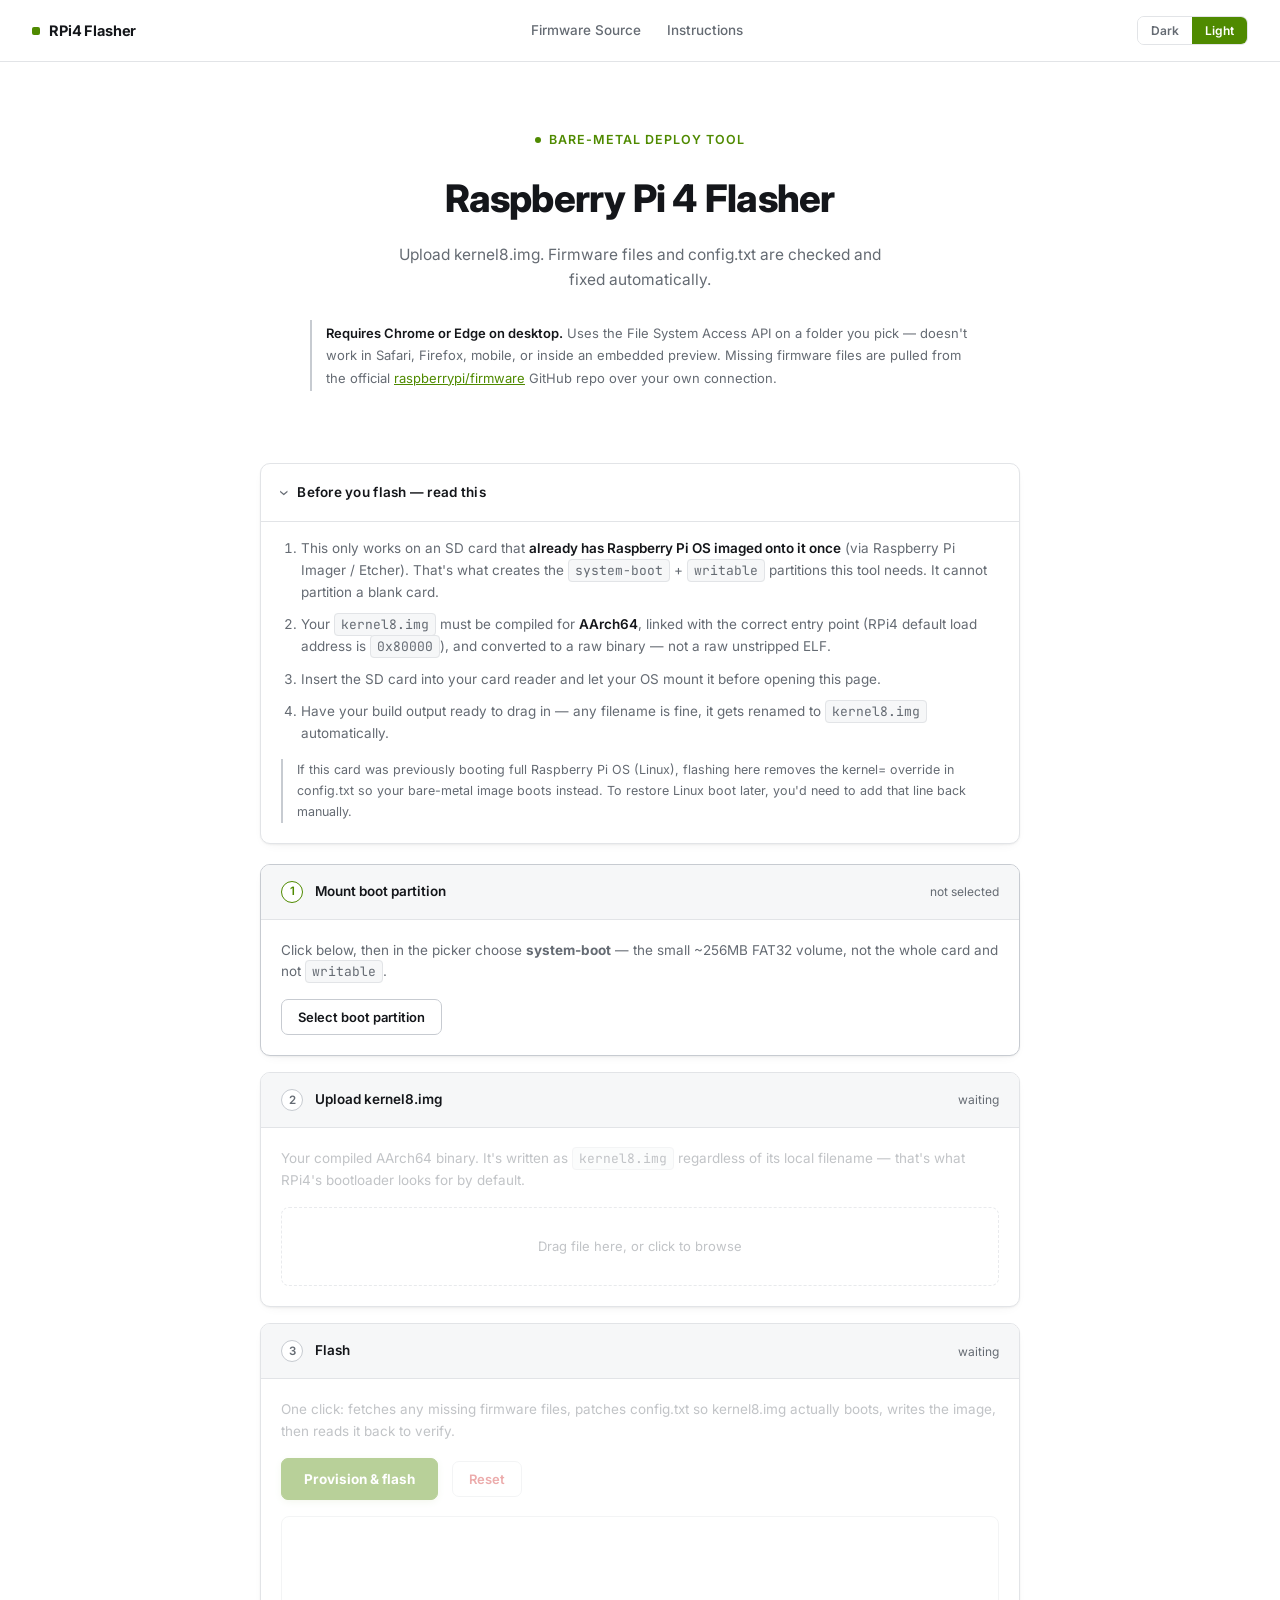
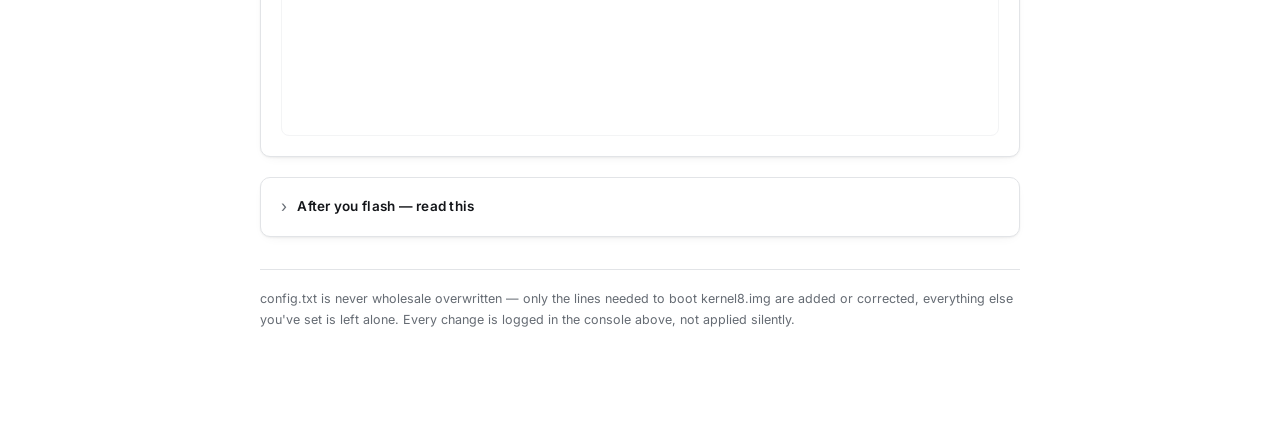
==== commit 7176ab10: "Add files via upload" ====
--- a/index.html
+++ b/index.html
@@ -6,154 +6,133 @@
 <title>Raspberry Pi 4 Flasher</title>
 <link rel="preconnect" href="https://fonts.googleapis.com">
 <link rel="preconnect" href="https://fonts.gstatic.com" crossorigin>
-<link href="https://fonts.googleapis.com/css2?family=JetBrains+Mono:wght@400;500;600;700;800&display=swap" rel="stylesheet">
+<link href="https://fonts.googleapis.com/css2?family=Inter:wght@400;500;600;700;800&family=JetBrains+Mono:wght@400;500;600;700&display=swap" rel="stylesheet">
 <style>
-  :root{ --radius: 16px; }
+  :root{ --radius: 10px; }
   html[data-theme="dark"]{
-    --bg-a: #000000; --bg-b: #030603;
-    --panel: #0a0d0a; --panel-2: #0f130e;
-    --border: #1b2618; --border-lit: #2f4a20;
-    --text: #eef7ea; --muted: #7c9074;
-    --green: #76ff03; --green-strong: #4fd400; --lime: #c6ff5c; --green-dim: #142408; --green-text: #04140a;
-    --err: #ff5c5c; --err-dim: #2a0f0f;
-    --ok: #76ff03;
-    --shadow: 0 1px 0 rgba(255,255,255,.03) inset, 0 10px 30px -10px rgba(0,0,0,.75);
-    --shadow-btn: 0 0 22px -2px rgba(118,255,3,.55);
-    --blob-op: .5; --hero-fade: rgba(0,0,0,0);
-    --glow: drop-shadow(0 0 16px rgba(118,255,3,.35));
+    --bg: #0b0c0d;
+    --panel: #131416; --panel-2: #17181b;
+    --border: #24262a; --border-lit: #3a3d42;
+    --text: #eaebed; --muted: #8b9096;
+    --green: #7ec300; --green-hover: #8fd900; --green-dim: #182405; --green-text: #0a1400;
+    --err: #f85149; --err-dim: #2a1414;
+    --shadow: 0 1px 2px rgba(0,0,0,.3), 0 4px 14px -6px rgba(0,0,0,.5);
+    --shadow-btn: 0 2px 8px -2px rgba(126,195,0,.35);
   }
   html[data-theme="light"]{
-    --bg-a: #ffffff; --bg-b: #f7fbf2;
-    --panel: #ffffff; --panel-2: #f4f9ef;
-    --border: #d3e8b8; --border-lit: #8fd400;
-    --text: #0e150c; --muted: #5b6b54;
-    --green: #4c9a00; --green-strong: #3d7d00; --lime: #6bb800; --green-dim: #e6f5d4; --green-text: #ffffff;
-    --err: #c0332b; --err-dim: #fbe4e2;
-    --ok: #3d7d00;
-    --shadow: 0 1px 0 rgba(255,255,255,.6) inset, 0 14px 34px -14px rgba(60,90,10,.2);
-    --shadow-btn: 0 8px 20px -6px rgba(76,154,0,.4);
-    --blob-op: .25; --hero-fade: rgba(255,255,255,0);
-    --glow: none;
+    --bg: #ffffff;
+    --panel: #ffffff; --panel-2: #f6f7f8;
+    --border: #e2e4e7; --border-lit: #c7cbd1;
+    --text: #14161a; --muted: #656b73;
+    --green: #4f8a00; --green-hover: #3f6f00; --green-dim: #eef5e0; --green-text: #ffffff;
+    --err: #cf2e2e; --err-dim: #fbeaea;
+    --shadow: 0 1px 2px rgba(20,22,26,.05), 0 4px 14px -8px rgba(20,22,26,.12);
+    --shadow-btn: 0 2px 8px -2px rgba(79,138,0,.25);
   }
   *{box-sizing:border-box;}
   html,body{margin:0;padding:0;}
   body{
-    background: var(--bg-a);
+    background: var(--bg);
     color:var(--text);
-    font-family: "JetBrains Mono", ui-monospace, "SF Mono", Menlo, Consolas, monospace;
-    min-height:100vh; line-height:1.6; font-size:15.5px;
+    font-family: "Inter", -apple-system, BlinkMacSystemFont, "Segoe UI", sans-serif;
+    min-height:100vh; line-height:1.6; font-size:15px;
     transition: background .2s, color .2s;
-  }
+    -webkit-font-smoothing:antialiased;
+  }
+  .mono{ font-family:"JetBrains Mono", ui-monospace, "SF Mono", Menlo, Consolas, monospace; }
+  code{ font-family:"JetBrains Mono", ui-monospace, monospace; background:var(--panel-2); padding:2px 6px; border-radius:4px; font-size:13px; border:1px solid var(--border); }
 
   /* ---- top bar ---- */
   .navbar{
     display:flex;align-items:center;justify-content:space-between;
-    padding:16px 28px;border-bottom:1px solid var(--border);
-    position:sticky;top:0;background:var(--bg-a);z-index:50;
-  }
-  .navbar .brand{display:flex;align-items:center;gap:10px;font-weight:800;font-size:15px;letter-spacing:.02em;}
-  .navbar .brand .chip{width:10px;height:10px;border-radius:3px;background:var(--green);box-shadow:0 0 12px 2px var(--green);}
-  .navbar .links{display:flex;align-items:center;gap:22px;}
-  .navbar .links a{color:var(--muted);text-decoration:none;font-size:12.5px;letter-spacing:.04em;font-weight:600;transition:color .15s;}
-  .navbar .links a:hover{color:var(--green);}
-  .theme-toggle{display:flex;border:1px solid var(--border-lit);border-radius:24px;overflow:hidden;flex-shrink:0;background:var(--panel);}
-  .theme-toggle button{border:none;border-radius:0;padding:7px 14px;font-size:11px;background:transparent;color:var(--muted);font-family:inherit;font-weight:600;cursor:pointer;letter-spacing:.04em;}
-  .theme-toggle button.active{background:linear-gradient(135deg, var(--green), var(--green-strong));color:var(--green-text);}
-
-  /* ---- animated hero ---- */
-  .hero{position:relative;overflow:hidden;padding:70px 24px 60px;text-align:center;isolation:isolate;}
-  .hero::after{
-    content:"";position:absolute;inset:0;z-index:1;pointer-events:none;
-    background:linear-gradient(180deg, var(--hero-fade) 60%, var(--bg-a) 100%);
-  }
-  .blobs{position:absolute;inset:-20%;z-index:0;filter:blur(60px);opacity:var(--blob-op);}
-  .blob{position:absolute;border-radius:50%;mix-blend-mode:screen;}
-  html[data-theme="light"] .blob{mix-blend-mode:multiply;}
-  .b1{width:420px;height:420px;background:var(--green);top:-10%;left:5%;animation:drift1 22s ease-in-out infinite;}
-  .b2{width:380px;height:380px;background:var(--lime);top:10%;right:0%;animation:drift2 26s ease-in-out infinite;}
-  .b3{width:320px;height:320px;background:var(--green);bottom:-15%;left:35%;animation:drift3 19s ease-in-out infinite;}
-  @keyframes drift1{0%,100%{transform:translate(0,0) scale(1);}50%{transform:translate(80px,40px) scale(1.15);}}
-  @keyframes drift2{0%,100%{transform:translate(0,0) scale(1);}50%{transform:translate(-70px,60px) scale(0.9);}}
-  @keyframes drift3{0%,100%{transform:translate(0,0) scale(1);}50%{transform:translate(50px,-50px) scale(1.1);}}
-
-  .hero-content{position:relative;z-index:2;}
-  .banner{font-size:13px;color:var(--lime);letter-spacing:.22em;display:inline-flex;align-items:center;gap:10px;margin-bottom:16px;font-weight:700;}
-  .banner .dot{width:8px;height:8px;border-radius:50%;background:var(--green);box-shadow:0 0 12px 3px var(--green);animation:pulse 2.2s ease-in-out infinite;}
-  @keyframes pulse{0%,100%{opacity:1;}50%{opacity:.35;}}
-  h1{font-size:44px;margin:0 0 12px;letter-spacing:-.02em;font-weight:800;
-     background:linear-gradient(90deg, var(--green-strong) 0%, var(--green) 50%, var(--lime) 100%);
-     -webkit-background-clip:text;background-clip:text;color:transparent;filter:var(--glow);}
-  .sub{color:var(--muted);font-size:15px;max-width:520px;margin:0 auto;}
-
-  .wrap{max-width:860px;margin:0 auto;padding:0 18px 90px;}
-
-  .platform-note{margin:26px auto 0;font-size:12.5px;color:var(--muted);border-left:3px solid var(--lime);padding:2px 0 2px 12px;max-width:700px;text-align:left;}
-  .platform-note b{color:var(--green);font-weight:700;}
-
-  details.instructions{background:var(--panel);border:2px solid var(--border-lit);border-radius:var(--radius);margin:24px 0;box-shadow:var(--shadow);}
-  details.instructions summary{padding:16px 22px;cursor:pointer;font-size:13.5px;letter-spacing:.05em;text-transform:uppercase;color:var(--lime);list-style:none;display:flex;align-items:center;gap:10px;font-weight:700;}
+    padding:16px 32px;border-bottom:1px solid var(--border);
+    position:sticky;top:0;background:var(--bg);z-index:50;
+  }
+  .navbar .brand{display:flex;align-items:center;gap:9px;font-weight:700;font-size:14.5px;letter-spacing:-.01em;}
+  .navbar .brand .chip{width:8px;height:8px;border-radius:2px;background:var(--green);}
+  .navbar .links{display:flex;align-items:center;gap:26px;}
+  .navbar .links a{color:var(--muted);text-decoration:none;font-size:13.5px;font-weight:500;transition:color .15s;}
+  .navbar .links a:hover{color:var(--text);}
+  .theme-toggle{display:flex;border:1px solid var(--border);border-radius:7px;overflow:hidden;flex-shrink:0;}
+  .theme-toggle button{border:none;border-radius:0;padding:6px 13px;font-size:12px;background:var(--panel);color:var(--muted);font-family:inherit;font-weight:600;cursor:pointer;}
+  .theme-toggle button.active{background:var(--green);color:var(--green-text);}
+
+  /* ---- hero ---- */
+  .hero{padding:64px 24px 52px;text-align:center;}
+  .banner{font-size:12.5px;color:var(--green);letter-spacing:.08em;display:inline-flex;align-items:center;gap:8px;margin-bottom:18px;font-weight:600;text-transform:uppercase;}
+  .banner .dot{width:6px;height:6px;border-radius:50%;background:var(--green);}
+  h1{font-size:38px;margin:0 0 14px;letter-spacing:-.02em;font-weight:800;color:var(--text);}
+  .sub{color:var(--muted);font-size:15.5px;max-width:520px;margin:0 auto;font-weight:400;}
+
+  .wrap{max-width:800px;margin:0 auto;padding:0 20px 100px;}
+
+  .platform-note{margin:28px auto 0;font-size:13px;color:var(--muted);border-left:2px solid var(--border-lit);padding:2px 0 2px 14px;max-width:660px;text-align:left;line-height:1.7;}
+  .platform-note b{color:var(--text);font-weight:600;}
+  .platform-note a{color:var(--green);}
+
+  details.instructions{background:var(--panel);border:1px solid var(--border);border-radius:var(--radius);margin:20px 0;box-shadow:var(--shadow);}
+  details.instructions summary{padding:16px 20px;cursor:pointer;font-size:13.5px;letter-spacing:.02em;color:var(--text);list-style:none;display:flex;align-items:center;gap:10px;font-weight:600;}
   details.instructions summary::-webkit-details-marker{display:none;}
-  details.instructions summary::before{content:"▸";transition:transform .15s;color:var(--muted);}
+  details.instructions summary::before{content:"›";transition:transform .15s;color:var(--muted);font-size:16px;font-weight:400;}
   details.instructions[open] summary::before{transform:rotate(90deg);}
-  .instructions-body{padding:2px 22px 22px;font-size:13px;color:var(--text);}
-  .instructions-body ol{margin:0;padding-left:22px;}
-  .instructions-body li{margin-bottom:11px;}
-  .instructions-body li b{color:var(--green);}
-  .instructions-body code{background:var(--green-dim);padding:1px 6px;border-radius:4px;}
-  .instructions-body .warn-line{margin-top:14px;padding-left:14px;border-left:2px solid var(--text);color:var(--muted);font-size:12.5px;background:transparent;white-space:pre-wrap;}
-
-  .step{background:var(--panel);border:2px solid var(--border-lit);border-radius:var(--radius);margin-bottom:22px;overflow:hidden;box-shadow:var(--shadow);transition:border-color .2s;}
-  .step.active{border-color:var(--green);}
-  .step-head{display:flex;align-items:center;gap:14px;padding:18px 22px;border-bottom:1px solid var(--border);background:var(--panel-2);}
-  .step-num{width:26px;height:26px;border-radius:8px;border:1px solid var(--border-lit);display:flex;align-items:center;justify-content:center;font-size:13px;color:var(--muted);flex-shrink:0;font-weight:700;background:var(--panel);}
+  details.instructions[open] summary{border-bottom:1px solid var(--border);}
+  .instructions-body{padding:16px 20px 20px;font-size:13.5px;color:var(--text);}
+  .instructions-body ol{margin:0;padding-left:20px;}
+  .instructions-body li{margin-bottom:11px;color:var(--muted);}
+  .instructions-body li b{color:var(--text);font-weight:600;}
+  .instructions-body .warn-line{margin-top:14px;padding-left:14px;border-left:2px solid var(--border-lit);color:var(--muted);font-size:12.5px;white-space:pre-wrap;line-height:1.7;}
+
+  .step{background:var(--panel);border:1px solid var(--border);border-radius:var(--radius);margin-bottom:16px;overflow:hidden;box-shadow:var(--shadow);}
+  .step.active{border-color:var(--border-lit);}
+  .step-head{display:flex;align-items:center;gap:12px;padding:16px 20px;border-bottom:1px solid var(--border);background:var(--panel-2);}
+  .step-num{width:22px;height:22px;border-radius:50%;border:1px solid var(--border-lit);display:flex;align-items:center;justify-content:center;font-size:11.5px;color:var(--muted);flex-shrink:0;font-weight:600;background:var(--panel);}
   .step.active .step-num{border-color:var(--green);color:var(--green);}
-  .step.done .step-num{background:linear-gradient(135deg, var(--green), var(--green-strong));border-color:var(--green);color:var(--green-text);}
-  .step-title{font-size:14px;letter-spacing:.06em;text-transform:uppercase;color:var(--text);font-weight:700;}
+  .step.done .step-num{background:var(--green);border-color:var(--green);color:var(--green-text);}
+  .step-title{font-size:13.5px;color:var(--text);font-weight:600;}
   .step-status{margin-left:auto;font-size:12px;color:var(--muted);}
-  .step-body{padding:22px;}
+  .step-body{padding:20px;}
   .step-body.disabled{opacity:.4;pointer-events:none;}
-  p.help{color:var(--muted);font-size:13px;margin:0 0 16px;}
-
-  button{font-family:inherit;font-size:13px;letter-spacing:.04em;background:var(--panel);color:var(--green);border:2px solid var(--border-lit);padding:11px 18px;border-radius:10px;cursor:pointer;text-transform:uppercase;font-weight:700;transition:transform .12s, box-shadow .12s, background .15s, border-color .15s;box-shadow:var(--shadow);}
-  button:hover:not(:disabled){transform:translateY(-2px);border-color:var(--green);}
-  button:active:not(:disabled){transform:translateY(0);}
+  p.help{color:var(--muted);font-size:13.5px;margin:0 0 16px;line-height:1.6;}
+
+  button{font-family:"Inter",sans-serif;font-size:13px;background:var(--panel);color:var(--text);border:1px solid var(--border-lit);padding:9px 16px;border-radius:7px;cursor:pointer;font-weight:600;transition:background .15s, border-color .15s;}
+  button:hover:not(:disabled){background:var(--panel-2);border-color:var(--muted);}
   button:disabled{opacity:.35;cursor:not-allowed;}
-  button.primary{background:linear-gradient(135deg, var(--green), var(--green-strong));color:var(--green-text);border-color:transparent;font-weight:800;padding:15px 26px;font-size:14.5px;box-shadow:var(--shadow-btn);}
-  button.primary:hover:not(:disabled){transform:translateY(-3px);box-shadow:0 16px 28px -8px rgba(22,184,102,.6);}
-  button.danger{color:var(--err);border-color:var(--err);background:var(--panel);}
-  button.danger:hover:not(:disabled){background:var(--err-dim);}
-
-  table.map{width:100%;border-collapse:collapse;font-size:12.5px;margin-top:16px;}
-  table.map th{text-align:left;color:var(--muted);font-weight:600;font-size:10.5px;letter-spacing:.08em;text-transform:uppercase;padding:7px 9px;border-bottom:1px solid var(--border);}
-  table.map td{padding:7px 9px;border-bottom:1px solid var(--border);color:var(--text);}
+  button.primary{background:var(--green);color:var(--green-text);border-color:var(--green);font-weight:700;padding:12px 22px;font-size:13.5px;box-shadow:var(--shadow-btn);}
+  button.primary:hover:not(:disabled){background:var(--green-hover);border-color:var(--green-hover);}
+  button.danger{color:var(--err);border-color:var(--border);background:var(--panel);}
+  button.danger:hover:not(:disabled){background:var(--err-dim);border-color:var(--err);}
+
+  table.map{width:100%;border-collapse:collapse;font-size:12.5px;margin-top:14px;}
+  table.map th{text-align:left;color:var(--muted);font-weight:600;font-size:10.5px;letter-spacing:.06em;text-transform:uppercase;padding:6px 8px;border-bottom:1px solid var(--border);}
+  table.map td{padding:6px 8px;border-bottom:1px solid var(--border);color:var(--text);}
   table.map tr:last-child td{border-bottom:none;}
-  table.map .idx{color:var(--lime);}
-  .badge{display:inline-block;font-size:11px;padding:5px 12px;border-radius:20px;letter-spacing:.05em;text-transform:uppercase;margin-top:14px;margin-right:6px;font-weight:700;border:1px solid transparent;}
+  table.map .idx{color:var(--muted);}
+  .badge{display:inline-block;font-size:11px;padding:4px 10px;border-radius:6px;margin-top:12px;margin-right:6px;font-weight:600;border:1px solid transparent;}
   .badge.ok{background:var(--green-dim);color:var(--green);border-color:var(--green);}
   .badge.warn{background:var(--err-dim);color:var(--err);border-color:var(--err);}
 
-  .drop{border:2px dashed var(--border-lit);border-radius:12px;padding:32px;text-align:center;color:var(--muted);font-size:13px;cursor:pointer;transition:border-color .15s, background .15s, transform .12s;}
-  .drop:hover, .drop.drag{border-color:var(--green);background:var(--green-dim);color:var(--text);transform:translateY(-2px);}
+  .drop{border:1.5px dashed var(--border-lit);border-radius:8px;padding:28px;text-align:center;color:var(--muted);font-size:13px;cursor:pointer;transition:border-color .15s, background .15s;}
+  .drop:hover, .drop.drag{border-color:var(--green);background:var(--green-dim);color:var(--text);}
   .drop input{display:none;}
-  .file-meta{margin-top:16px;font-size:13px;}
-  .file-meta .row{display:flex;justify-content:space-between;padding:7px 0;border-bottom:1px solid var(--border);}
+  .file-meta{margin-top:14px;font-size:13px;}
+  .file-meta .row{display:flex;justify-content:space-between;padding:6px 0;border-bottom:1px solid var(--border);}
   .file-meta .row:last-child{border-bottom:none;}
   .file-meta .k{color:var(--muted);}
   .file-meta .v{color:var(--text);word-break:break-all;text-align:right;max-width:70%;}
 
-  .console{background:var(--bg-a);border:1px solid var(--border);border-radius:10px;padding:16px 18px;font-size:12.5px;height:230px;overflow-y:auto;margin-top:18px;box-shadow:0 2px 10px rgba(0,0,0,.2) inset;}
+  .console{background:var(--bg);border:1px solid var(--border);border-radius:8px;padding:14px 16px;font-size:12.5px;height:220px;overflow-y:auto;margin-top:16px;}
   .console .line{margin-bottom:5px;white-space:pre-wrap;word-break:break-all;}
-  .console .ok{color:var(--ok);}
+  .console .ok{color:var(--green);}
   .console .err{color:var(--err);}
   .console .info{color:var(--muted);}
-  .console .cmd{color:var(--lime);}
+  .console .cmd{color:var(--text);}
   .console .warn{color:#c58a1c;}
 
-  footer{margin-top:36px;color:var(--muted);font-size:12px;border-top:1px solid var(--border);padding-top:18px;}
+  footer{margin-top:32px;color:var(--muted);font-size:12.5px;border-top:1px solid var(--border);padding-top:18px;line-height:1.7;}
   footer a{color:var(--green);}
 
   @media (max-width:600px){
-    h1{font-size:32px;}
+    h1{font-size:30px;}
     .navbar .links{display:none;}
   }
 </style>
@@ -161,7 +140,7 @@
 <body>
 
 <nav class="navbar">
-  <div class="brand"><span class="chip"></span>RPI4-FLASHER</div>
+  <div class="brand"><span class="chip"></span>RPi4 Flasher</div>
   <div class="links">
     <a href="https://github.com/raspberrypi/firmware" target="_blank" rel="noopener">Firmware Source</a>
     <a href="#instructions">Instructions</a>
@@ -173,18 +152,11 @@
 </nav>
 
 <div class="hero">
-  <div class="blobs">
-    <div class="blob b1"></div>
-    <div class="blob b2"></div>
-    <div class="blob b3"></div>
-  </div>
-  <div class="hero-content">
-    <div class="banner"><span class="dot"></span>BARE-METAL DEPLOY TOOL</div>
-    <h1>Raspberry Pi 4 Flasher</h1>
-    <div class="sub">Upload kernel8.img. Firmware files and config.txt are checked and fixed automatically.</div>
-    <div class="platform-note">
-      <b>Requires Chrome or Edge on desktop.</b> Uses the File System Access API on a folder you pick — doesn't work in Safari, Firefox, mobile, or inside an embedded preview. Missing firmware files are pulled from the official <a href="https://github.com/raspberrypi/firmware" target="_blank" rel="noopener">raspberrypi/firmware</a> GitHub repo over your own connection.
-    </div>
+  <div class="banner"><span class="dot"></span>Bare-metal deploy tool</div>
+  <h1>Raspberry Pi 4 Flasher</h1>
+  <div class="sub">Upload kernel8.img. Firmware files and config.txt are checked and fixed automatically.</div>
+  <div class="platform-note">
+    <b>Requires Chrome or Edge on desktop.</b> Uses the File System Access API on a folder you pick — doesn't work in Safari, Firefox, mobile, or inside an embedded preview. Missing firmware files are pulled from the official <a href="https://github.com/raspberrypi/firmware" target="_blank" rel="noopener">raspberrypi/firmware</a> GitHub repo over your own connection.
   </div>
 </div>
 
@@ -245,7 +217,7 @@
       <p class="help">One click: fetches any missing firmware files, patches config.txt so kernel8.img actually boots, writes the image, then reads it back to verify.</p>
       <button class="primary" id="btnFlash">Provision &amp; flash</button>
       <button class="danger" id="btnReset" style="margin-left:10px;">Reset</button>
-      <div class="console" id="consoleLog"></div>
+      <div class="console mono" id="consoleLog"></div>
     </div>
   </div>
 
@@ -254,7 +226,7 @@
     <div class="instructions-body">
       <ol>
         <li><b>Eject the SD card properly</b> through your OS before pulling it — don't unplug it while it's still mounted.
-          <div class="warn-line">Linux:
+          <div class="warn-line mono">Linux:
 udisksctl unmount -b /dev/sdX1
 udisksctl unmount -b /dev/sdX2
 udisksctl power-off -b /dev/sdX</div>
@@ -348,7 +320,7 @@
   }
   entries.sort((a,b) => a.name.localeCompare(b.name));
 
-  let html2 = '<table class="map"><thead><tr><th>#</th><th>name</th><th>size</th></tr></thead><tbody>';
+  let html2 = '<table class="map mono"><thead><tr><th>#</th><th>name</th><th>size</th></tr></thead><tbody>';
   entries.forEach((e,i) => {
     html2 += `<tr><td class="idx">${i.toString().padStart(2,'0')}</td><td>${e.name}${e.kind==='directory'?'/':''}</td><td>${e.size}</td></tr>`;
   });
@@ -383,10 +355,10 @@
   sourceFile = file;
   $('fileMeta').style.display = 'block';
   $('fileMeta').innerHTML = `
-    <div class="row"><span class="k">source name</span><span class="v">${file.name}</span></div>
-    <div class="row"><span class="k">writes as</span><span class="v">kernel8.img</span></div>
-    <div class="row"><span class="k">size</span><span class="v">${fmtBytes(file.size)}</span></div>
-    <div class="row"><span class="k">sha-256</span><span class="v">computing…</span></div>
+    <div class="row"><span class="k">source name</span><span class="v mono">${file.name}</span></div>
+    <div class="row"><span class="k">writes as</span><span class="v mono">kernel8.img</span></div>
+    <div class="row"><span class="k">size</span><span class="v mono">${fmtBytes(file.size)}</span></div>
+    <div class="row"><span class="k">sha-256</span><span class="v mono">computing…</span></div>
   `;
   sourceHash = await sha256(file);
   $('fileMeta').querySelectorAll('.row .v')[3].textContent = sourceHash;
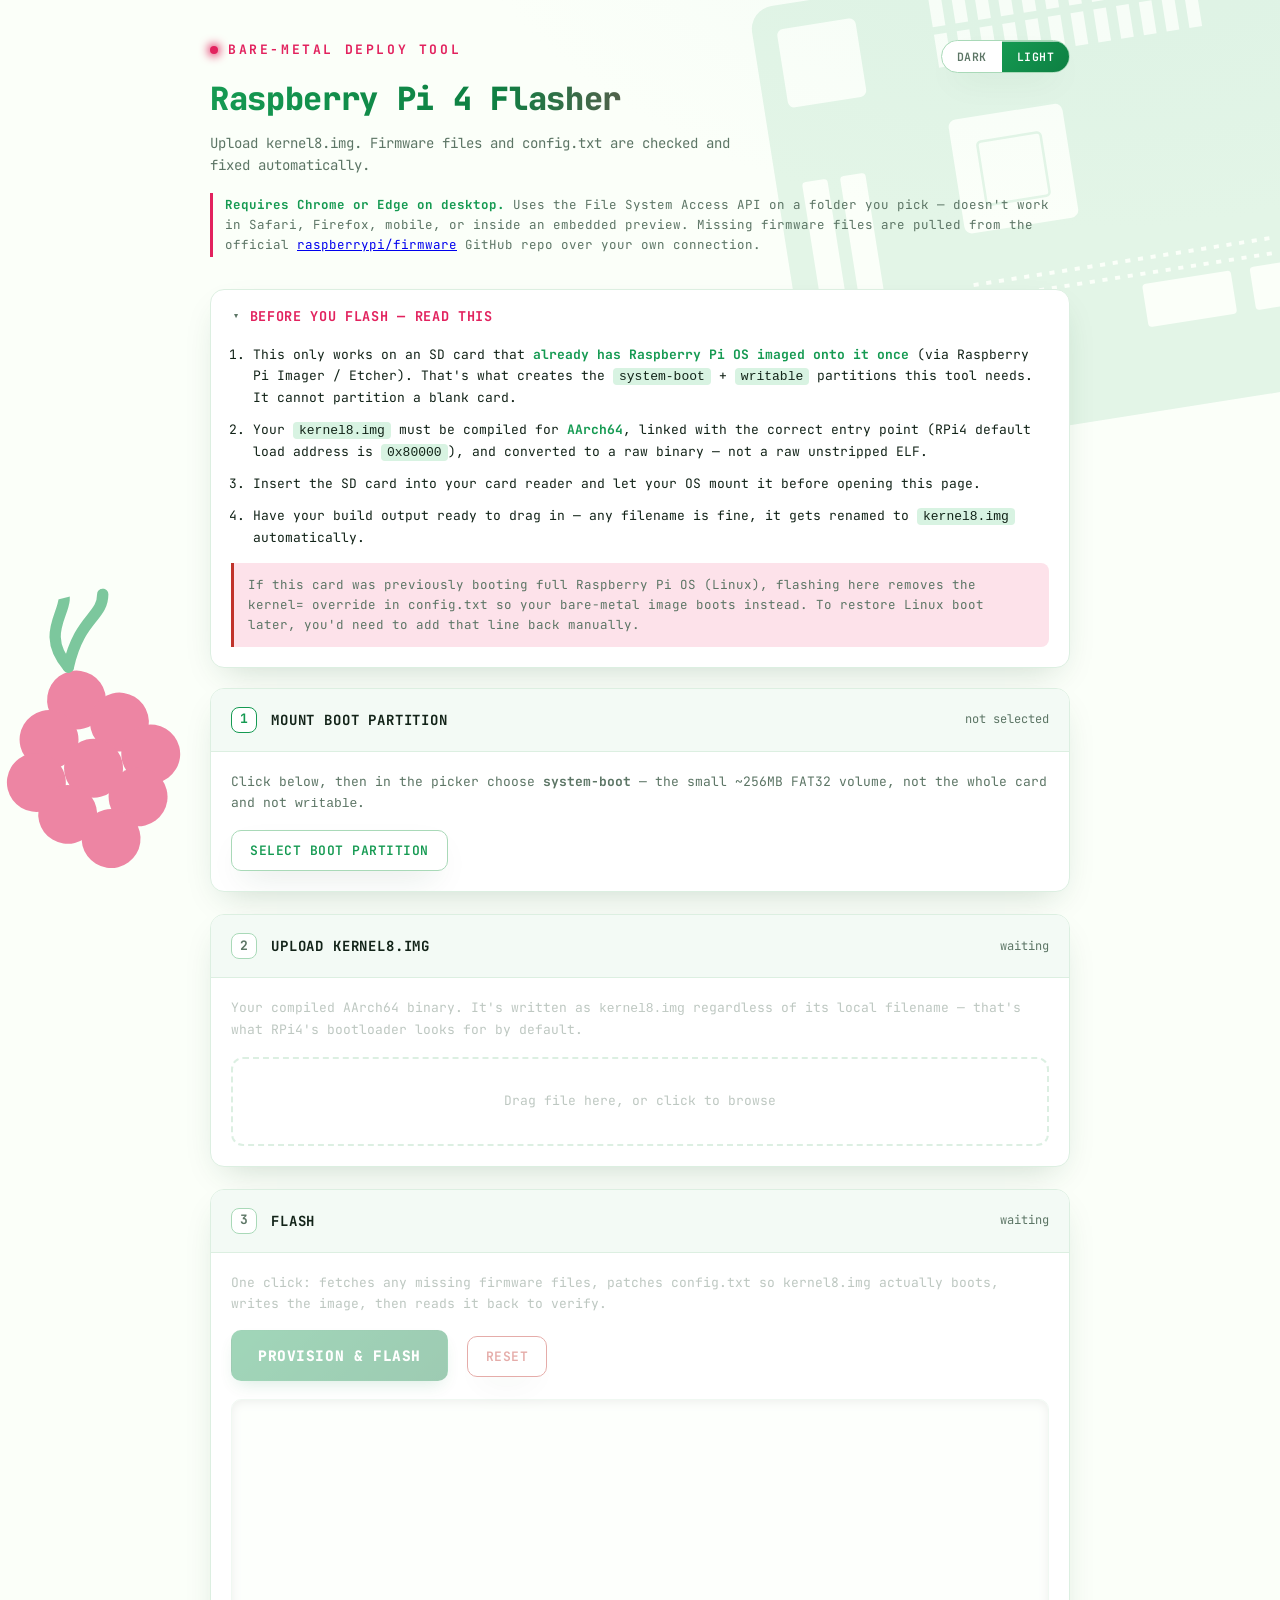
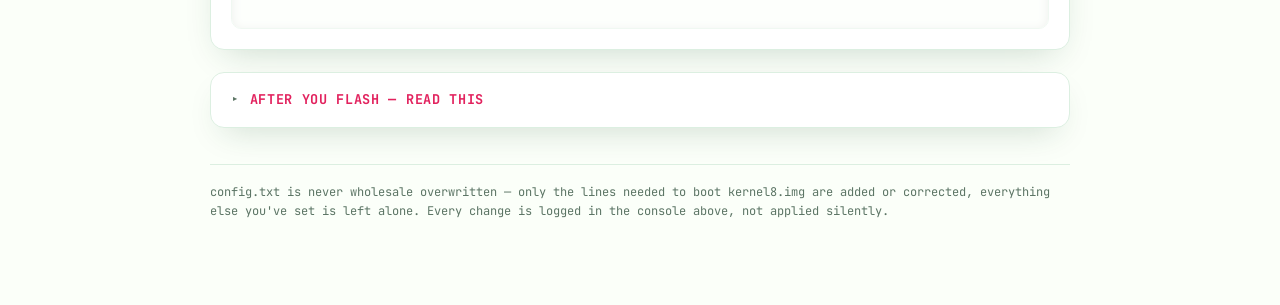
==== commit 7c62c9b0: "Add files via upload" ====
--- a/index.html
+++ b/index.html
@@ -6,161 +6,193 @@
 <title>Raspberry Pi 4 Flasher</title>
 <link rel="preconnect" href="https://fonts.googleapis.com">
 <link rel="preconnect" href="https://fonts.gstatic.com" crossorigin>
-<link href="https://fonts.googleapis.com/css2?family=Inter:wght@400;500;600;700;800&family=JetBrains+Mono:wght@400;500;600;700&display=swap" rel="stylesheet">
+<link href="https://fonts.googleapis.com/css2?family=JetBrains+Mono:wght@400;500;600;700;800&display=swap" rel="stylesheet">
 <style>
-  :root{ --radius: 10px; }
+  :root{ --radius: 14px; }
   html[data-theme="dark"]{
-    --bg: #0b0c0d;
-    --panel: #131416; --panel-2: #17181b;
-    --border: #24262a; --border-lit: #3a3d42;
-    --text: #eaebed; --muted: #8b9096;
-    --green: #7ec300; --green-hover: #8fd900; --green-dim: #182405; --green-text: #0a1400;
-    --err: #f85149; --err-dim: #2a1414;
-    --shadow: 0 1px 2px rgba(0,0,0,.3), 0 4px 14px -6px rgba(0,0,0,.5);
-    --shadow-btn: 0 2px 8px -2px rgba(126,195,0,.35);
+    --bg-a: #081109; --bg-b: #0a1a12;
+    --panel: #101c14; --panel-2: #16251b;
+    --border: #24382a; --border-lit: #365241;
+    --text: #ecf7ef; --muted: #8aa892;
+    --green: #3ee089; --green-strong: #16b866; --green-dim: #16381f; --green-text: #05170b;
+    --pink: #ff5c8a; --pink-dim: #3a1524;
+    --ok: #3ee089; --err: #ff6b6b;
+    --shadow: 0 1px 0 rgba(255,255,255,.03) inset, 0 10px 30px -10px rgba(0,0,0,.55);
+    --shadow-btn: 0 6px 16px -4px rgba(22,184,102,.45);
+    --pcb-opacity: .16; --raspberry-opacity: .5;
   }
   html[data-theme="light"]{
-    --bg: #ffffff;
-    --panel: #ffffff; --panel-2: #f6f7f8;
-    --border: #e2e4e7; --border-lit: #c7cbd1;
-    --text: #14161a; --muted: #656b73;
-    --green: #4f8a00; --green-hover: #3f6f00; --green-dim: #eef5e0; --green-text: #ffffff;
-    --err: #cf2e2e; --err-dim: #fbeaea;
-    --shadow: 0 1px 2px rgba(20,22,26,.05), 0 4px 14px -8px rgba(20,22,26,.12);
-    --shadow-btn: 0 2px 8px -2px rgba(79,138,0,.25);
+    --bg-a: #fbfff9; --bg-b: #f2fbf5;
+    --panel: #ffffff; --panel-2: #f3faf5;
+    --border: #dcefe1; --border-lit: #a9d9b8;
+    --text: #122318; --muted: #5c7565;
+    --green: #159a52; --green-strong: #0d7f42; --green-dim: #d8f3e2; --green-text: #ffffff;
+    --pink: #e2225e; --pink-dim: #fde2ea;
+    --ok: #0d7f42; --err: #c0332b;
+    --shadow: 0 1px 0 rgba(255,255,255,.6) inset, 0 14px 34px -14px rgba(21,71,42,.22);
+    --shadow-btn: 0 8px 18px -6px rgba(13,127,66,.4);
+    --pcb-opacity: .10; --raspberry-opacity: .55;
   }
   *{box-sizing:border-box;}
   html,body{margin:0;padding:0;}
   body{
-    background: var(--bg);
+    background: radial-gradient(1100px 700px at 85% -10%, var(--bg-b), var(--bg-a) 60%);
     color:var(--text);
-    font-family: "Inter", -apple-system, BlinkMacSystemFont, "Segoe UI", sans-serif;
-    min-height:100vh; line-height:1.6; font-size:15px;
-    transition: background .2s, color .2s;
-    -webkit-font-smoothing:antialiased;
-  }
-  .mono{ font-family:"JetBrains Mono", ui-monospace, "SF Mono", Menlo, Consolas, monospace; }
-  code{ font-family:"JetBrains Mono", ui-monospace, monospace; background:var(--panel-2); padding:2px 6px; border-radius:4px; font-size:13px; border:1px solid var(--border); }
-
-  /* ---- top bar ---- */
-  .navbar{
-    display:flex;align-items:center;justify-content:space-between;
-    padding:16px 32px;border-bottom:1px solid var(--border);
-    position:sticky;top:0;background:var(--bg);z-index:50;
-  }
-  .navbar .brand{display:flex;align-items:center;gap:9px;font-weight:700;font-size:14.5px;letter-spacing:-.01em;}
-  .navbar .brand .chip{width:8px;height:8px;border-radius:2px;background:var(--green);}
-  .navbar .links{display:flex;align-items:center;gap:26px;}
-  .navbar .links a{color:var(--muted);text-decoration:none;font-size:13.5px;font-weight:500;transition:color .15s;}
-  .navbar .links a:hover{color:var(--text);}
-  .theme-toggle{display:flex;border:1px solid var(--border);border-radius:7px;overflow:hidden;flex-shrink:0;}
-  .theme-toggle button{border:none;border-radius:0;padding:6px 13px;font-size:12px;background:var(--panel);color:var(--muted);font-family:inherit;font-weight:600;cursor:pointer;}
-  .theme-toggle button.active{background:var(--green);color:var(--green-text);}
-
-  /* ---- hero ---- */
-  .hero{padding:64px 24px 52px;text-align:center;}
-  .banner{font-size:12.5px;color:var(--green);letter-spacing:.08em;display:inline-flex;align-items:center;gap:8px;margin-bottom:18px;font-weight:600;text-transform:uppercase;}
-  .banner .dot{width:6px;height:6px;border-radius:50%;background:var(--green);}
-  h1{font-size:38px;margin:0 0 14px;letter-spacing:-.02em;font-weight:800;color:var(--text);}
-  .sub{color:var(--muted);font-size:15.5px;max-width:520px;margin:0 auto;font-weight:400;}
-
-  .wrap{max-width:800px;margin:0 auto;padding:0 20px 100px;}
-
-  .platform-note{margin:28px auto 0;font-size:13px;color:var(--muted);border-left:2px solid var(--border-lit);padding:2px 0 2px 14px;max-width:660px;text-align:left;line-height:1.7;}
-  .platform-note b{color:var(--text);font-weight:600;}
-  .platform-note a{color:var(--green);}
-
-  details.instructions{background:var(--panel);border:1px solid var(--border);border-radius:var(--radius);margin:20px 0;box-shadow:var(--shadow);}
-  details.instructions summary{padding:16px 20px;cursor:pointer;font-size:13.5px;letter-spacing:.02em;color:var(--text);list-style:none;display:flex;align-items:center;gap:10px;font-weight:600;}
+    font-family: "JetBrains Mono", ui-monospace, "SF Mono", Menlo, Consolas, monospace;
+    min-height:100vh; padding:40px 18px 90px; line-height:1.6; font-size:15.5px;
+    transition: background .2s, color .2s; position:relative; overflow-x:hidden;
+  }
+  .bgart{position:fixed;inset:0;z-index:-1;pointer-events:none;overflow:hidden;}
+  .bgart svg{position:absolute;}
+  .pcb{top:-6%;right:-10%;width:640px;opacity:var(--pcb-opacity);transform:rotate(-9deg);}
+  .raspberry{bottom:-4%;left:-6%;width:340px;opacity:var(--raspberry-opacity);transform:rotate(-14deg);}
+
+  .wrap{max-width:860px;margin:0 auto;}
+
+  header{margin-bottom:32px;}
+  .top-row{display:flex;justify-content:space-between;align-items:flex-start;gap:16px;}
+  .banner{font-size:13px;color:var(--pink);letter-spacing:.2em;display:flex;align-items:center;gap:10px;margin-bottom:12px;font-weight:700;}
+  .banner .dot{width:8px;height:8px;border-radius:50%;background:var(--pink);box-shadow:0 0 10px 2px var(--pink);animation:pulse 2.2s ease-in-out infinite;}
+  @keyframes pulse{0%,100%{opacity:1;}50%{opacity:.35;}}
+  h1{font-size:32px;margin:0 0 8px;letter-spacing:-.01em;font-weight:800;
+     background:linear-gradient(90deg, var(--green) 0%, var(--green-strong) 55%, var(--pink) 130%);
+     -webkit-background-clip:text;background-clip:text;color:transparent;}
+  .sub{color:var(--muted);font-size:14px;max-width:520px;}
+  .platform-note{margin-top:16px;font-size:12.5px;color:var(--muted);border-left:3px solid var(--pink);padding:2px 0 2px 12px;}
+  .platform-note b{color:var(--green);font-weight:700;}
+
+  .theme-toggle{display:flex;border:1px solid var(--border-lit);border-radius:24px;overflow:hidden;flex-shrink:0;background:var(--panel);box-shadow:var(--shadow);}
+  .theme-toggle button{border:none;border-radius:0;padding:8px 15px;font-size:11.5px;background:transparent;color:var(--muted);font-family:inherit;font-weight:600;cursor:pointer;letter-spacing:.04em;}
+  .theme-toggle button.active{background:linear-gradient(135deg, var(--green), var(--green-strong));color:var(--green-text);}
+
+  details.instructions{background:var(--panel);border:1px solid var(--border);border-radius:var(--radius);margin-bottom:20px;box-shadow:var(--shadow);}
+  details.instructions summary{padding:16px 20px;cursor:pointer;font-size:13.5px;letter-spacing:.05em;text-transform:uppercase;color:var(--pink);list-style:none;display:flex;align-items:center;gap:10px;font-weight:700;}
   details.instructions summary::-webkit-details-marker{display:none;}
-  details.instructions summary::before{content:"›";transition:transform .15s;color:var(--muted);font-size:16px;font-weight:400;}
+  details.instructions summary::before{content:"▸";transition:transform .15s;color:var(--muted);}
   details.instructions[open] summary::before{transform:rotate(90deg);}
-  details.instructions[open] summary{border-bottom:1px solid var(--border);}
-  .instructions-body{padding:16px 20px 20px;font-size:13.5px;color:var(--text);}
-  .instructions-body ol{margin:0;padding-left:20px;}
-  .instructions-body li{margin-bottom:11px;color:var(--muted);}
-  .instructions-body li b{color:var(--text);font-weight:600;}
-  .instructions-body .warn-line{margin-top:14px;padding-left:14px;border-left:2px solid var(--border-lit);color:var(--muted);font-size:12.5px;white-space:pre-wrap;line-height:1.7;}
-
-  .step{background:var(--panel);border:1px solid var(--border);border-radius:var(--radius);margin-bottom:16px;overflow:hidden;box-shadow:var(--shadow);}
-  .step.active{border-color:var(--border-lit);}
-  .step-head{display:flex;align-items:center;gap:12px;padding:16px 20px;border-bottom:1px solid var(--border);background:var(--panel-2);}
-  .step-num{width:22px;height:22px;border-radius:50%;border:1px solid var(--border-lit);display:flex;align-items:center;justify-content:center;font-size:11.5px;color:var(--muted);flex-shrink:0;font-weight:600;background:var(--panel);}
+  .instructions-body{padding:2px 20px 20px;font-size:13px;color:var(--text);}
+  .instructions-body ol{margin:0;padding-left:22px;}
+  .instructions-body li{margin-bottom:11px;}
+  .instructions-body li b{color:var(--green);}
+  .instructions-body code{background:var(--green-dim);padding:1px 6px;border-radius:4px;}
+  .instructions-body .warn-line{margin-top:14px;padding:12px 14px;border-left:3px solid var(--err);color:var(--muted);font-size:12.5px;background:var(--pink-dim);border-radius:0 8px 8px 0;white-space:pre-wrap;}
+
+  .step{background:var(--panel);border:1px solid var(--border);border-radius:var(--radius);margin-bottom:22px;overflow:hidden;box-shadow:var(--shadow);transition:transform .15s;}
+  .step-head{display:flex;align-items:center;gap:14px;padding:18px 20px;border-bottom:1px solid var(--border);background:var(--panel-2);}
+  .step-num{width:26px;height:26px;border-radius:8px;border:1px solid var(--border-lit);display:flex;align-items:center;justify-content:center;font-size:13px;color:var(--muted);flex-shrink:0;font-weight:700;background:var(--panel);}
   .step.active .step-num{border-color:var(--green);color:var(--green);}
-  .step.done .step-num{background:var(--green);border-color:var(--green);color:var(--green-text);}
-  .step-title{font-size:13.5px;color:var(--text);font-weight:600;}
+  .step.done .step-num{background:linear-gradient(135deg, var(--green), var(--green-strong));border-color:var(--green);color:var(--green-text);}
+  .step-title{font-size:14px;letter-spacing:.06em;text-transform:uppercase;color:var(--text);font-weight:700;}
   .step-status{margin-left:auto;font-size:12px;color:var(--muted);}
   .step-body{padding:20px;}
   .step-body.disabled{opacity:.4;pointer-events:none;}
-  p.help{color:var(--muted);font-size:13.5px;margin:0 0 16px;line-height:1.6;}
-
-  button{font-family:"Inter",sans-serif;font-size:13px;background:var(--panel);color:var(--text);border:1px solid var(--border-lit);padding:9px 16px;border-radius:7px;cursor:pointer;font-weight:600;transition:background .15s, border-color .15s;}
-  button:hover:not(:disabled){background:var(--panel-2);border-color:var(--muted);}
+  p.help{color:var(--muted);font-size:13px;margin:0 0 16px;}
+
+  button{font-family:inherit;font-size:13px;letter-spacing:.04em;background:var(--panel);color:var(--green);border:1px solid var(--border-lit);padding:11px 18px;border-radius:10px;cursor:pointer;text-transform:uppercase;font-weight:600;transition:transform .12s, box-shadow .12s, background .15s;box-shadow:var(--shadow);}
+  button:hover:not(:disabled){transform:translateY(-2px);border-color:var(--green);}
+  button:active:not(:disabled){transform:translateY(0);}
   button:disabled{opacity:.35;cursor:not-allowed;}
-  button.primary{background:var(--green);color:var(--green-text);border-color:var(--green);font-weight:700;padding:12px 22px;font-size:13.5px;box-shadow:var(--shadow-btn);}
-  button.primary:hover:not(:disabled){background:var(--green-hover);border-color:var(--green-hover);}
-  button.danger{color:var(--err);border-color:var(--border);background:var(--panel);}
-  button.danger:hover:not(:disabled){background:var(--err-dim);border-color:var(--err);}
-
-  table.map{width:100%;border-collapse:collapse;font-size:12.5px;margin-top:14px;}
-  table.map th{text-align:left;color:var(--muted);font-weight:600;font-size:10.5px;letter-spacing:.06em;text-transform:uppercase;padding:6px 8px;border-bottom:1px solid var(--border);}
-  table.map td{padding:6px 8px;border-bottom:1px solid var(--border);color:var(--text);}
+  button.primary{background:linear-gradient(135deg, var(--green), var(--green-strong));color:var(--green-text);border-color:transparent;font-weight:800;padding:15px 26px;font-size:14.5px;box-shadow:var(--shadow-btn);}
+  button.primary:hover:not(:disabled){transform:translateY(-3px);box-shadow:0 14px 26px -8px rgba(22,184,102,.55);}
+  button.danger{color:var(--err);border-color:var(--err);background:var(--panel);}
+  button.danger:hover:not(:disabled){background:var(--pink-dim);}
+
+  table.map{width:100%;border-collapse:collapse;font-size:12.5px;margin-top:16px;}
+  table.map th{text-align:left;color:var(--muted);font-weight:600;font-size:10.5px;letter-spacing:.08em;text-transform:uppercase;padding:7px 9px;border-bottom:1px solid var(--border);}
+  table.map td{padding:7px 9px;border-bottom:1px solid var(--border);color:var(--text);}
   table.map tr:last-child td{border-bottom:none;}
-  table.map .idx{color:var(--muted);}
-  .badge{display:inline-block;font-size:11px;padding:4px 10px;border-radius:6px;margin-top:12px;margin-right:6px;font-weight:600;border:1px solid transparent;}
-  .badge.ok{background:var(--green-dim);color:var(--green);border-color:var(--green);}
-  .badge.warn{background:var(--err-dim);color:var(--err);border-color:var(--err);}
-
-  .drop{border:1.5px dashed var(--border-lit);border-radius:8px;padding:28px;text-align:center;color:var(--muted);font-size:13px;cursor:pointer;transition:border-color .15s, background .15s;}
-  .drop:hover, .drop.drag{border-color:var(--green);background:var(--green-dim);color:var(--text);}
+  table.map .idx{color:var(--pink);}
+  .badge{display:inline-block;font-size:11px;padding:5px 10px;border-radius:20px;letter-spacing:.05em;text-transform:uppercase;margin-top:14px;margin-right:6px;font-weight:700;}
+  .badge.ok{background:var(--green-dim);color:var(--green);}
+  .badge.warn{background:var(--pink-dim);color:var(--pink);}
+
+  .drop{border:2px dashed var(--border-lit);border-radius:12px;padding:32px;text-align:center;color:var(--muted);font-size:13px;cursor:pointer;transition:border-color .15s, background .15s, transform .12s;}
+  .drop:hover, .drop.drag{border-color:var(--green);background:var(--green-dim);color:var(--text);transform:translateY(-2px);}
   .drop input{display:none;}
-  .file-meta{margin-top:14px;font-size:13px;}
-  .file-meta .row{display:flex;justify-content:space-between;padding:6px 0;border-bottom:1px solid var(--border);}
+  .file-meta{margin-top:16px;font-size:13px;}
+  .file-meta .row{display:flex;justify-content:space-between;padding:7px 0;border-bottom:1px solid var(--border);}
   .file-meta .row:last-child{border-bottom:none;}
   .file-meta .k{color:var(--muted);}
   .file-meta .v{color:var(--text);word-break:break-all;text-align:right;max-width:70%;}
 
-  .console{background:var(--bg);border:1px solid var(--border);border-radius:8px;padding:14px 16px;font-size:12.5px;height:220px;overflow-y:auto;margin-top:16px;}
+  .console{background:var(--bg-a);border:1px solid var(--border);border-radius:10px;padding:16px 18px;font-size:12.5px;height:230px;overflow-y:auto;margin-top:18px;box-shadow:0 2px 10px rgba(0,0,0,.15) inset;}
   .console .line{margin-bottom:5px;white-space:pre-wrap;word-break:break-all;}
-  .console .ok{color:var(--green);}
+  .console .ok{color:var(--ok);}
   .console .err{color:var(--err);}
   .console .info{color:var(--muted);}
-  .console .cmd{color:var(--text);}
+  .console .cmd{color:var(--pink);}
   .console .warn{color:#c58a1c;}
 
-  footer{margin-top:32px;color:var(--muted);font-size:12.5px;border-top:1px solid var(--border);padding-top:18px;line-height:1.7;}
+  footer{margin-top:36px;color:var(--muted);font-size:12px;border-top:1px solid var(--border);padding-top:18px;}
   footer a{color:var(--green);}
-
-  @media (max-width:600px){
-    h1{font-size:30px;}
-    .navbar .links{display:none;}
-  }
 </style>
 </head>
 <body>
 
-<nav class="navbar">
-  <div class="brand"><span class="chip"></span>RPi4 Flasher</div>
-  <div class="links">
-    <a href="https://github.com/raspberrypi/firmware" target="_blank" rel="noopener">Firmware Source</a>
-    <a href="#instructions">Instructions</a>
-  </div>
-  <div class="theme-toggle">
-    <button id="btnDark">Dark</button>
-    <button id="btnLight">Light</button>
-  </div>
-</nav>
-
-<div class="hero">
-  <div class="banner"><span class="dot"></span>Bare-metal deploy tool</div>
-  <h1>Raspberry Pi 4 Flasher</h1>
-  <div class="sub">Upload kernel8.img. Firmware files and config.txt are checked and fixed automatically.</div>
-  <div class="platform-note">
-    <b>Requires Chrome or Edge on desktop.</b> Uses the File System Access API on a folder you pick — doesn't work in Safari, Firefox, mobile, or inside an embedded preview. Missing firmware files are pulled from the official <a href="https://github.com/raspberrypi/firmware" target="_blank" rel="noopener">raspberrypi/firmware</a> GitHub repo over your own connection.
-  </div>
+<div class="bgart">
+  <svg class="pcb" viewBox="0 0 500 380" xmlns="http://www.w3.org/2000/svg">
+    <rect x="10" y="10" width="480" height="360" rx="18" fill="currentColor" style="color:var(--green)"/>
+    <rect x="30" y="30" width="60" height="60" rx="4" fill="var(--bg-a)"/>
+    <rect x="30" y="30" width="60" height="60" rx="4" fill="none" stroke="var(--bg-a)" stroke-width="2"/>
+    <g fill="var(--bg-a)">
+      <rect x="150" y="20" width="10" height="26"/><rect x="168" y="20" width="10" height="26"/>
+      <rect x="186" y="20" width="10" height="26"/><rect x="204" y="20" width="10" height="26"/>
+      <rect x="222" y="20" width="10" height="26"/><rect x="240" y="20" width="10" height="26"/>
+      <rect x="258" y="20" width="10" height="26"/><rect x="276" y="20" width="10" height="26"/>
+      <rect x="294" y="20" width="10" height="26"/><rect x="312" y="20" width="10" height="26"/>
+      <rect x="330" y="20" width="10" height="26"/><rect x="348" y="20" width="10" height="26"/>
+      <rect x="150" y="52" width="10" height="26"/><rect x="168" y="52" width="10" height="26"/>
+      <rect x="186" y="52" width="10" height="26"/><rect x="204" y="52" width="10" height="26"/>
+      <rect x="222" y="52" width="10" height="26"/><rect x="240" y="52" width="10" height="26"/>
+      <rect x="258" y="52" width="10" height="26"/><rect x="276" y="52" width="10" height="26"/>
+      <rect x="294" y="52" width="10" height="26"/><rect x="312" y="52" width="10" height="26"/>
+      <rect x="330" y="52" width="10" height="26"/><rect x="348" y="52" width="10" height="26"/>
+    </g>
+    <rect x="150" y="120" width="90" height="90" rx="6" fill="var(--bg-a)"/>
+    <rect x="170" y="140" width="50" height="50" rx="3" fill="none" stroke="var(--green)" stroke-width="2"/>
+    <rect x="30" y="150" width="20" height="150" rx="3" fill="var(--bg-a)"/>
+    <rect x="60" y="150" width="20" height="150" rx="3" fill="var(--bg-a)"/>
+    <rect x="280" y="270" width="70" height="34" rx="3" fill="var(--bg-a)"/>
+    <rect x="365" y="270" width="46" height="34" rx="3" fill="var(--bg-a)"/>
+    <rect x="425" y="150" width="34" height="60" rx="3" fill="var(--bg-a)"/>
+    <path d="M150 250 h240 M150 262 h240" stroke="var(--bg-a)" stroke-width="3" stroke-dasharray="4 6"/>
+  </svg>
+
+  <svg class="raspberry" viewBox="0 0 300 300" xmlns="http://www.w3.org/2000/svg">
+    <g fill="var(--pink)">
+      <circle cx="150" cy="90" r="26"/>
+      <circle cx="118" cy="118" r="26"/>
+      <circle cx="182" cy="118" r="26"/>
+      <circle cx="98" cy="152" r="26"/>
+      <circle cx="150" cy="152" r="26"/>
+      <circle cx="202" cy="152" r="26"/>
+      <circle cx="118" cy="186" r="26"/>
+      <circle cx="182" cy="186" r="26"/>
+      <circle cx="150" cy="216" r="26"/>
+    </g>
+    <path d="M150 60 C 130 20, 170 10, 160 -10" stroke="var(--green)" stroke-width="10" fill="none" stroke-linecap="round"/>
+    <path d="M150 60 C170 20, 190 25, 195 5" stroke="var(--green)" stroke-width="10" fill="none" stroke-linecap="round"/>
+  </svg>
 </div>
 
-<div class="wrap" id="instructions">
+<div class="wrap">
+
+  <header>
+    <div class="top-row">
+      <div>
+        <div class="banner"><span class="dot"></span>BARE-METAL DEPLOY TOOL</div>
+        <h1>Raspberry Pi 4 Flasher</h1>
+        <div class="sub">Upload kernel8.img. Firmware files and config.txt are checked and fixed automatically.</div>
+      </div>
+      <div class="theme-toggle">
+        <button id="btnDark">Dark</button>
+        <button id="btnLight">Light</button>
+      </div>
+    </div>
+    <div class="platform-note">
+      <b>Requires Chrome or Edge on desktop.</b> Uses the File System Access API on a folder you pick — doesn't work in Safari, Firefox, mobile, or inside an embedded preview. Missing firmware files are pulled from the official <a href="https://github.com/raspberrypi/firmware" target="_blank" rel="noopener">raspberrypi/firmware</a> GitHub repo over your own connection.
+    </div>
+  </header>
 
   <details class="instructions" open>
     <summary>Before you flash — read this</summary>
@@ -217,7 +249,7 @@
       <p class="help">One click: fetches any missing firmware files, patches config.txt so kernel8.img actually boots, writes the image, then reads it back to verify.</p>
       <button class="primary" id="btnFlash">Provision &amp; flash</button>
       <button class="danger" id="btnReset" style="margin-left:10px;">Reset</button>
-      <div class="console mono" id="consoleLog"></div>
+      <div class="console" id="consoleLog"></div>
     </div>
   </div>
 
@@ -226,7 +258,7 @@
     <div class="instructions-body">
       <ol>
         <li><b>Eject the SD card properly</b> through your OS before pulling it — don't unplug it while it's still mounted.
-          <div class="warn-line mono">Linux:
+          <div class="warn-line">Linux:
 udisksctl unmount -b /dev/sdX1
 udisksctl unmount -b /dev/sdX2
 udisksctl power-off -b /dev/sdX</div>
@@ -320,7 +352,7 @@
   }
   entries.sort((a,b) => a.name.localeCompare(b.name));
 
-  let html2 = '<table class="map mono"><thead><tr><th>#</th><th>name</th><th>size</th></tr></thead><tbody>';
+  let html2 = '<table class="map"><thead><tr><th>#</th><th>name</th><th>size</th></tr></thead><tbody>';
   entries.forEach((e,i) => {
     html2 += `<tr><td class="idx">${i.toString().padStart(2,'0')}</td><td>${e.name}${e.kind==='directory'?'/':''}</td><td>${e.size}</td></tr>`;
   });
@@ -355,10 +387,10 @@
   sourceFile = file;
   $('fileMeta').style.display = 'block';
   $('fileMeta').innerHTML = `
-    <div class="row"><span class="k">source name</span><span class="v mono">${file.name}</span></div>
-    <div class="row"><span class="k">writes as</span><span class="v mono">kernel8.img</span></div>
-    <div class="row"><span class="k">size</span><span class="v mono">${fmtBytes(file.size)}</span></div>
-    <div class="row"><span class="k">sha-256</span><span class="v mono">computing…</span></div>
+    <div class="row"><span class="k">source name</span><span class="v">${file.name}</span></div>
+    <div class="row"><span class="k">writes as</span><span class="v">kernel8.img</span></div>
+    <div class="row"><span class="k">size</span><span class="v">${fmtBytes(file.size)}</span></div>
+    <div class="row"><span class="k">sha-256</span><span class="v">computing…</span></div>
   `;
   sourceHash = await sha256(file);
   $('fileMeta').querySelectorAll('.row .v')[3].textContent = sourceHash;
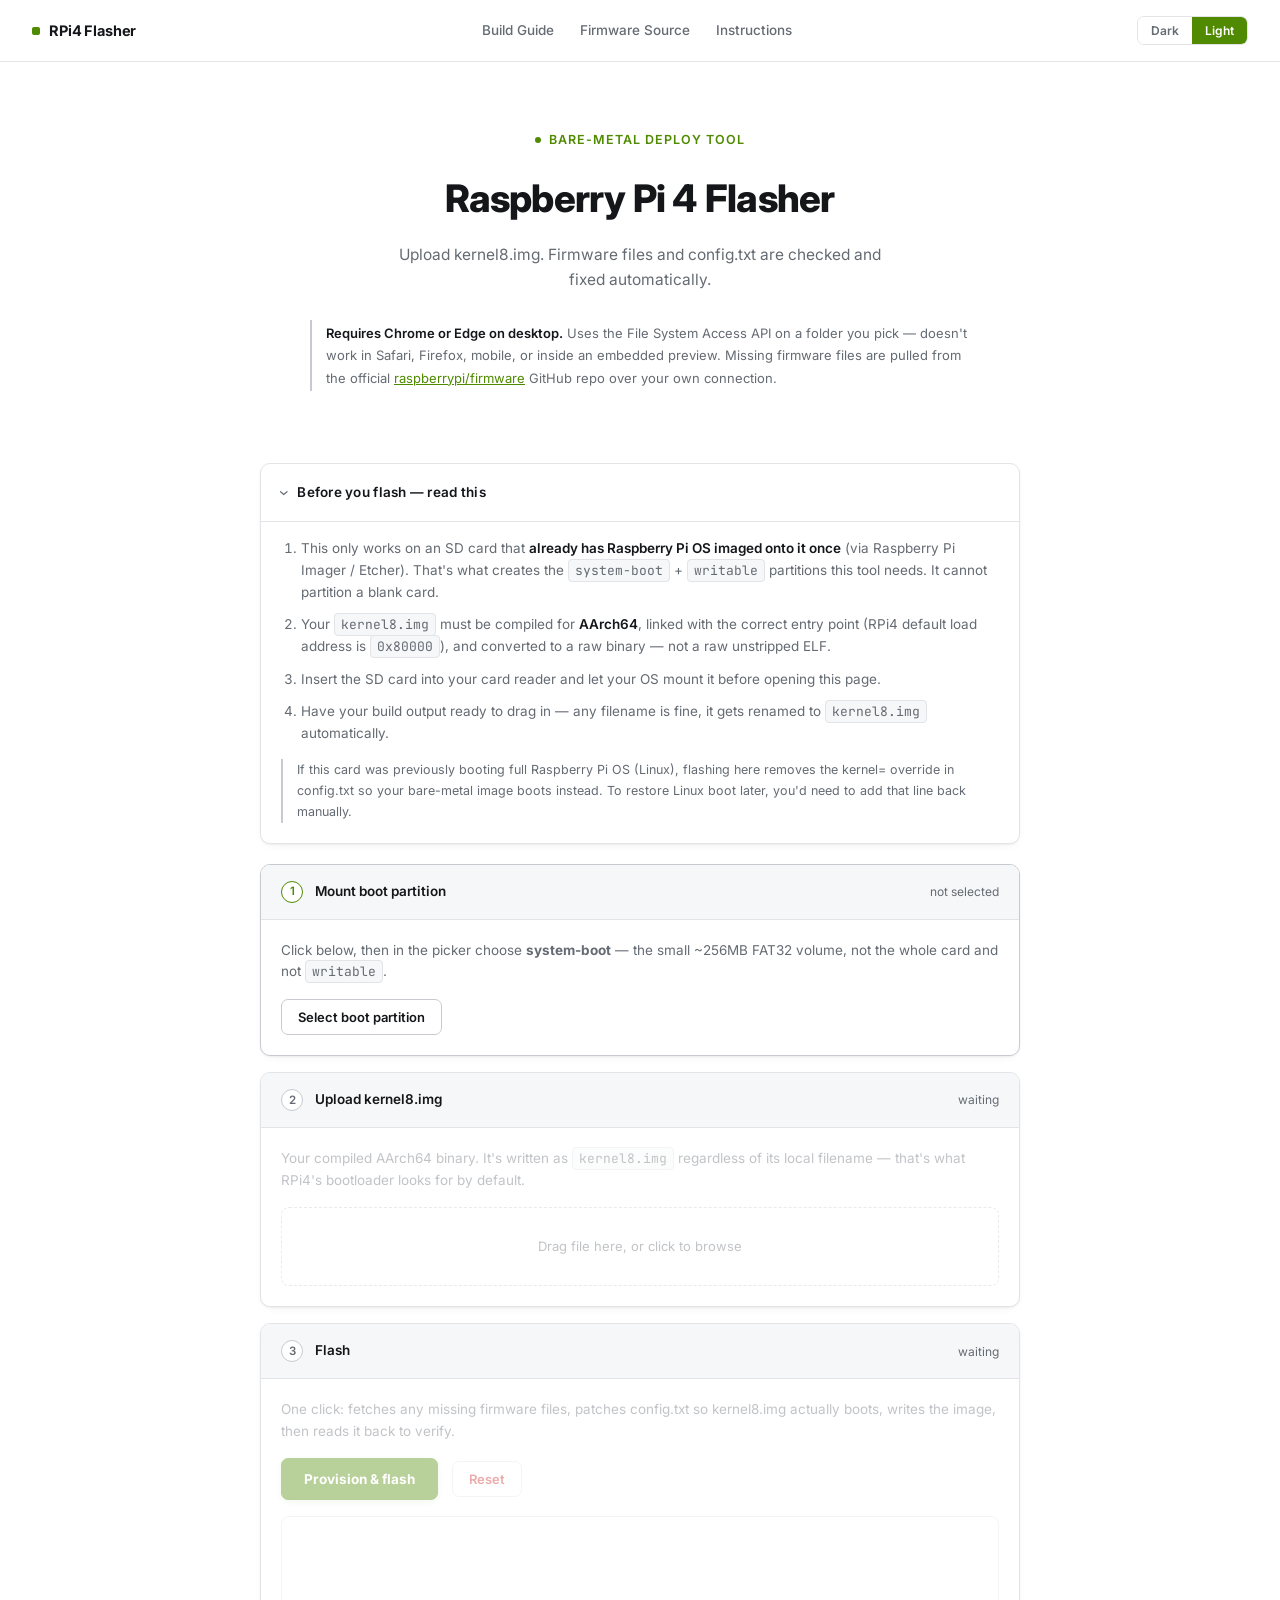
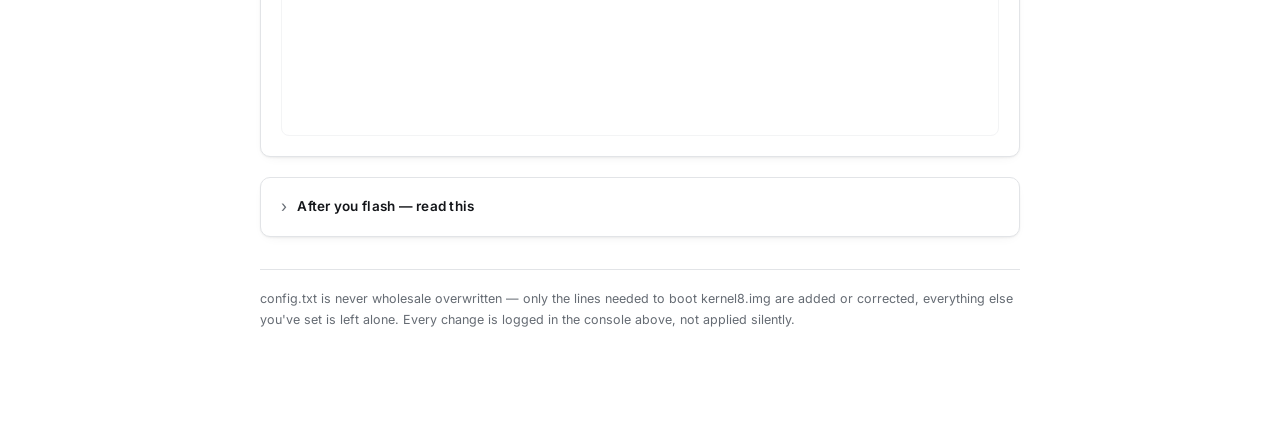
==== commit b9266943: "Add files via upload" ====
--- a/index.html
+++ b/index.html
@@ -6,193 +6,34 @@
 <title>Raspberry Pi 4 Flasher</title>
 <link rel="preconnect" href="https://fonts.googleapis.com">
 <link rel="preconnect" href="https://fonts.gstatic.com" crossorigin>
-<link href="https://fonts.googleapis.com/css2?family=JetBrains+Mono:wght@400;500;600;700;800&display=swap" rel="stylesheet">
-<style>
-  :root{ --radius: 14px; }
-  html[data-theme="dark"]{
-    --bg-a: #081109; --bg-b: #0a1a12;
-    --panel: #101c14; --panel-2: #16251b;
-    --border: #24382a; --border-lit: #365241;
-    --text: #ecf7ef; --muted: #8aa892;
-    --green: #3ee089; --green-strong: #16b866; --green-dim: #16381f; --green-text: #05170b;
-    --pink: #ff5c8a; --pink-dim: #3a1524;
-    --ok: #3ee089; --err: #ff6b6b;
-    --shadow: 0 1px 0 rgba(255,255,255,.03) inset, 0 10px 30px -10px rgba(0,0,0,.55);
-    --shadow-btn: 0 6px 16px -4px rgba(22,184,102,.45);
-    --pcb-opacity: .16; --raspberry-opacity: .5;
-  }
-  html[data-theme="light"]{
-    --bg-a: #fbfff9; --bg-b: #f2fbf5;
-    --panel: #ffffff; --panel-2: #f3faf5;
-    --border: #dcefe1; --border-lit: #a9d9b8;
-    --text: #122318; --muted: #5c7565;
-    --green: #159a52; --green-strong: #0d7f42; --green-dim: #d8f3e2; --green-text: #ffffff;
-    --pink: #e2225e; --pink-dim: #fde2ea;
-    --ok: #0d7f42; --err: #c0332b;
-    --shadow: 0 1px 0 rgba(255,255,255,.6) inset, 0 14px 34px -14px rgba(21,71,42,.22);
-    --shadow-btn: 0 8px 18px -6px rgba(13,127,66,.4);
-    --pcb-opacity: .10; --raspberry-opacity: .55;
-  }
-  *{box-sizing:border-box;}
-  html,body{margin:0;padding:0;}
-  body{
-    background: radial-gradient(1100px 700px at 85% -10%, var(--bg-b), var(--bg-a) 60%);
-    color:var(--text);
-    font-family: "JetBrains Mono", ui-monospace, "SF Mono", Menlo, Consolas, monospace;
-    min-height:100vh; padding:40px 18px 90px; line-height:1.6; font-size:15.5px;
-    transition: background .2s, color .2s; position:relative; overflow-x:hidden;
-  }
-  .bgart{position:fixed;inset:0;z-index:-1;pointer-events:none;overflow:hidden;}
-  .bgart svg{position:absolute;}
-  .pcb{top:-6%;right:-10%;width:640px;opacity:var(--pcb-opacity);transform:rotate(-9deg);}
-  .raspberry{bottom:-4%;left:-6%;width:340px;opacity:var(--raspberry-opacity);transform:rotate(-14deg);}
-
-  .wrap{max-width:860px;margin:0 auto;}
-
-  header{margin-bottom:32px;}
-  .top-row{display:flex;justify-content:space-between;align-items:flex-start;gap:16px;}
-  .banner{font-size:13px;color:var(--pink);letter-spacing:.2em;display:flex;align-items:center;gap:10px;margin-bottom:12px;font-weight:700;}
-  .banner .dot{width:8px;height:8px;border-radius:50%;background:var(--pink);box-shadow:0 0 10px 2px var(--pink);animation:pulse 2.2s ease-in-out infinite;}
-  @keyframes pulse{0%,100%{opacity:1;}50%{opacity:.35;}}
-  h1{font-size:32px;margin:0 0 8px;letter-spacing:-.01em;font-weight:800;
-     background:linear-gradient(90deg, var(--green) 0%, var(--green-strong) 55%, var(--pink) 130%);
-     -webkit-background-clip:text;background-clip:text;color:transparent;}
-  .sub{color:var(--muted);font-size:14px;max-width:520px;}
-  .platform-note{margin-top:16px;font-size:12.5px;color:var(--muted);border-left:3px solid var(--pink);padding:2px 0 2px 12px;}
-  .platform-note b{color:var(--green);font-weight:700;}
-
-  .theme-toggle{display:flex;border:1px solid var(--border-lit);border-radius:24px;overflow:hidden;flex-shrink:0;background:var(--panel);box-shadow:var(--shadow);}
-  .theme-toggle button{border:none;border-radius:0;padding:8px 15px;font-size:11.5px;background:transparent;color:var(--muted);font-family:inherit;font-weight:600;cursor:pointer;letter-spacing:.04em;}
-  .theme-toggle button.active{background:linear-gradient(135deg, var(--green), var(--green-strong));color:var(--green-text);}
-
-  details.instructions{background:var(--panel);border:1px solid var(--border);border-radius:var(--radius);margin-bottom:20px;box-shadow:var(--shadow);}
-  details.instructions summary{padding:16px 20px;cursor:pointer;font-size:13.5px;letter-spacing:.05em;text-transform:uppercase;color:var(--pink);list-style:none;display:flex;align-items:center;gap:10px;font-weight:700;}
-  details.instructions summary::-webkit-details-marker{display:none;}
-  details.instructions summary::before{content:"▸";transition:transform .15s;color:var(--muted);}
-  details.instructions[open] summary::before{transform:rotate(90deg);}
-  .instructions-body{padding:2px 20px 20px;font-size:13px;color:var(--text);}
-  .instructions-body ol{margin:0;padding-left:22px;}
-  .instructions-body li{margin-bottom:11px;}
-  .instructions-body li b{color:var(--green);}
-  .instructions-body code{background:var(--green-dim);padding:1px 6px;border-radius:4px;}
-  .instructions-body .warn-line{margin-top:14px;padding:12px 14px;border-left:3px solid var(--err);color:var(--muted);font-size:12.5px;background:var(--pink-dim);border-radius:0 8px 8px 0;white-space:pre-wrap;}
-
-  .step{background:var(--panel);border:1px solid var(--border);border-radius:var(--radius);margin-bottom:22px;overflow:hidden;box-shadow:var(--shadow);transition:transform .15s;}
-  .step-head{display:flex;align-items:center;gap:14px;padding:18px 20px;border-bottom:1px solid var(--border);background:var(--panel-2);}
-  .step-num{width:26px;height:26px;border-radius:8px;border:1px solid var(--border-lit);display:flex;align-items:center;justify-content:center;font-size:13px;color:var(--muted);flex-shrink:0;font-weight:700;background:var(--panel);}
-  .step.active .step-num{border-color:var(--green);color:var(--green);}
-  .step.done .step-num{background:linear-gradient(135deg, var(--green), var(--green-strong));border-color:var(--green);color:var(--green-text);}
-  .step-title{font-size:14px;letter-spacing:.06em;text-transform:uppercase;color:var(--text);font-weight:700;}
-  .step-status{margin-left:auto;font-size:12px;color:var(--muted);}
-  .step-body{padding:20px;}
-  .step-body.disabled{opacity:.4;pointer-events:none;}
-  p.help{color:var(--muted);font-size:13px;margin:0 0 16px;}
-
-  button{font-family:inherit;font-size:13px;letter-spacing:.04em;background:var(--panel);color:var(--green);border:1px solid var(--border-lit);padding:11px 18px;border-radius:10px;cursor:pointer;text-transform:uppercase;font-weight:600;transition:transform .12s, box-shadow .12s, background .15s;box-shadow:var(--shadow);}
-  button:hover:not(:disabled){transform:translateY(-2px);border-color:var(--green);}
-  button:active:not(:disabled){transform:translateY(0);}
-  button:disabled{opacity:.35;cursor:not-allowed;}
-  button.primary{background:linear-gradient(135deg, var(--green), var(--green-strong));color:var(--green-text);border-color:transparent;font-weight:800;padding:15px 26px;font-size:14.5px;box-shadow:var(--shadow-btn);}
-  button.primary:hover:not(:disabled){transform:translateY(-3px);box-shadow:0 14px 26px -8px rgba(22,184,102,.55);}
-  button.danger{color:var(--err);border-color:var(--err);background:var(--panel);}
-  button.danger:hover:not(:disabled){background:var(--pink-dim);}
-
-  table.map{width:100%;border-collapse:collapse;font-size:12.5px;margin-top:16px;}
-  table.map th{text-align:left;color:var(--muted);font-weight:600;font-size:10.5px;letter-spacing:.08em;text-transform:uppercase;padding:7px 9px;border-bottom:1px solid var(--border);}
-  table.map td{padding:7px 9px;border-bottom:1px solid var(--border);color:var(--text);}
-  table.map tr:last-child td{border-bottom:none;}
-  table.map .idx{color:var(--pink);}
-  .badge{display:inline-block;font-size:11px;padding:5px 10px;border-radius:20px;letter-spacing:.05em;text-transform:uppercase;margin-top:14px;margin-right:6px;font-weight:700;}
-  .badge.ok{background:var(--green-dim);color:var(--green);}
-  .badge.warn{background:var(--pink-dim);color:var(--pink);}
-
-  .drop{border:2px dashed var(--border-lit);border-radius:12px;padding:32px;text-align:center;color:var(--muted);font-size:13px;cursor:pointer;transition:border-color .15s, background .15s, transform .12s;}
-  .drop:hover, .drop.drag{border-color:var(--green);background:var(--green-dim);color:var(--text);transform:translateY(-2px);}
-  .drop input{display:none;}
-  .file-meta{margin-top:16px;font-size:13px;}
-  .file-meta .row{display:flex;justify-content:space-between;padding:7px 0;border-bottom:1px solid var(--border);}
-  .file-meta .row:last-child{border-bottom:none;}
-  .file-meta .k{color:var(--muted);}
-  .file-meta .v{color:var(--text);word-break:break-all;text-align:right;max-width:70%;}
-
-  .console{background:var(--bg-a);border:1px solid var(--border);border-radius:10px;padding:16px 18px;font-size:12.5px;height:230px;overflow-y:auto;margin-top:18px;box-shadow:0 2px 10px rgba(0,0,0,.15) inset;}
-  .console .line{margin-bottom:5px;white-space:pre-wrap;word-break:break-all;}
-  .console .ok{color:var(--ok);}
-  .console .err{color:var(--err);}
-  .console .info{color:var(--muted);}
-  .console .cmd{color:var(--pink);}
-  .console .warn{color:#c58a1c;}
-
-  footer{margin-top:36px;color:var(--muted);font-size:12px;border-top:1px solid var(--border);padding-top:18px;}
-  footer a{color:var(--green);}
-</style>
+<link href="https://fonts.googleapis.com/css2?family=Inter:wght@400;500;600;700;800&family=JetBrains+Mono:wght@400;500;600;700&display=swap" rel="stylesheet">
+<link rel="stylesheet" href="style.css">
 </head>
 <body>
 
-<div class="bgart">
-  <svg class="pcb" viewBox="0 0 500 380" xmlns="http://www.w3.org/2000/svg">
-    <rect x="10" y="10" width="480" height="360" rx="18" fill="currentColor" style="color:var(--green)"/>
-    <rect x="30" y="30" width="60" height="60" rx="4" fill="var(--bg-a)"/>
-    <rect x="30" y="30" width="60" height="60" rx="4" fill="none" stroke="var(--bg-a)" stroke-width="2"/>
-    <g fill="var(--bg-a)">
-      <rect x="150" y="20" width="10" height="26"/><rect x="168" y="20" width="10" height="26"/>
-      <rect x="186" y="20" width="10" height="26"/><rect x="204" y="20" width="10" height="26"/>
-      <rect x="222" y="20" width="10" height="26"/><rect x="240" y="20" width="10" height="26"/>
-      <rect x="258" y="20" width="10" height="26"/><rect x="276" y="20" width="10" height="26"/>
-      <rect x="294" y="20" width="10" height="26"/><rect x="312" y="20" width="10" height="26"/>
-      <rect x="330" y="20" width="10" height="26"/><rect x="348" y="20" width="10" height="26"/>
-      <rect x="150" y="52" width="10" height="26"/><rect x="168" y="52" width="10" height="26"/>
-      <rect x="186" y="52" width="10" height="26"/><rect x="204" y="52" width="10" height="26"/>
-      <rect x="222" y="52" width="10" height="26"/><rect x="240" y="52" width="10" height="26"/>
-      <rect x="258" y="52" width="10" height="26"/><rect x="276" y="52" width="10" height="26"/>
-      <rect x="294" y="52" width="10" height="26"/><rect x="312" y="52" width="10" height="26"/>
-      <rect x="330" y="52" width="10" height="26"/><rect x="348" y="52" width="10" height="26"/>
-    </g>
-    <rect x="150" y="120" width="90" height="90" rx="6" fill="var(--bg-a)"/>
-    <rect x="170" y="140" width="50" height="50" rx="3" fill="none" stroke="var(--green)" stroke-width="2"/>
-    <rect x="30" y="150" width="20" height="150" rx="3" fill="var(--bg-a)"/>
-    <rect x="60" y="150" width="20" height="150" rx="3" fill="var(--bg-a)"/>
-    <rect x="280" y="270" width="70" height="34" rx="3" fill="var(--bg-a)"/>
-    <rect x="365" y="270" width="46" height="34" rx="3" fill="var(--bg-a)"/>
-    <rect x="425" y="150" width="34" height="60" rx="3" fill="var(--bg-a)"/>
-    <path d="M150 250 h240 M150 262 h240" stroke="var(--bg-a)" stroke-width="3" stroke-dasharray="4 6"/>
-  </svg>
-
-  <svg class="raspberry" viewBox="0 0 300 300" xmlns="http://www.w3.org/2000/svg">
-    <g fill="var(--pink)">
-      <circle cx="150" cy="90" r="26"/>
-      <circle cx="118" cy="118" r="26"/>
-      <circle cx="182" cy="118" r="26"/>
-      <circle cx="98" cy="152" r="26"/>
-      <circle cx="150" cy="152" r="26"/>
-      <circle cx="202" cy="152" r="26"/>
-      <circle cx="118" cy="186" r="26"/>
-      <circle cx="182" cy="186" r="26"/>
-      <circle cx="150" cy="216" r="26"/>
-    </g>
-    <path d="M150 60 C 130 20, 170 10, 160 -10" stroke="var(--green)" stroke-width="10" fill="none" stroke-linecap="round"/>
-    <path d="M150 60 C170 20, 190 25, 195 5" stroke="var(--green)" stroke-width="10" fill="none" stroke-linecap="round"/>
-  </svg>
+<nav class="navbar">
+  <div class="brand"><span class="chip"></span>RPi4 Flasher</div>
+  <div class="links">
+    <a href="build-guide.html" target="_blank" rel="noopener">Build Guide</a>
+    <a href="https://github.com/raspberrypi/firmware" target="_blank" rel="noopener">Firmware Source</a>
+    <a href="#instructions">Instructions</a>
+  </div>
+  <div class="theme-toggle">
+    <button id="btnDark">Dark</button>
+    <button id="btnLight">Light</button>
+  </div>
+</nav>
+
+<div class="hero">
+  <div class="banner"><span class="dot"></span>Bare-metal deploy tool</div>
+  <h1>Raspberry Pi 4 Flasher</h1>
+  <div class="sub">Upload kernel8.img. Firmware files and config.txt are checked and fixed automatically.</div>
+  <div class="platform-note">
+    <b>Requires Chrome or Edge on desktop.</b> Uses the File System Access API on a folder you pick — doesn't work in Safari, Firefox, mobile, or inside an embedded preview. Missing firmware files are pulled from the official <a href="https://github.com/raspberrypi/firmware" target="_blank" rel="noopener">raspberrypi/firmware</a> GitHub repo over your own connection.
+  </div>
 </div>
 
-<div class="wrap">
-
-  <header>
-    <div class="top-row">
-      <div>
-        <div class="banner"><span class="dot"></span>BARE-METAL DEPLOY TOOL</div>
-        <h1>Raspberry Pi 4 Flasher</h1>
-        <div class="sub">Upload kernel8.img. Firmware files and config.txt are checked and fixed automatically.</div>
-      </div>
-      <div class="theme-toggle">
-        <button id="btnDark">Dark</button>
-        <button id="btnLight">Light</button>
-      </div>
-    </div>
-    <div class="platform-note">
-      <b>Requires Chrome or Edge on desktop.</b> Uses the File System Access API on a folder you pick — doesn't work in Safari, Firefox, mobile, or inside an embedded preview. Missing firmware files are pulled from the official <a href="https://github.com/raspberrypi/firmware" target="_blank" rel="noopener">raspberrypi/firmware</a> GitHub repo over your own connection.
-    </div>
-  </header>
+<div class="wrap" id="instructions">
 
   <details class="instructions" open>
     <summary>Before you flash — read this</summary>
@@ -249,7 +90,7 @@
       <p class="help">One click: fetches any missing firmware files, patches config.txt so kernel8.img actually boots, writes the image, then reads it back to verify.</p>
       <button class="primary" id="btnFlash">Provision &amp; flash</button>
       <button class="danger" id="btnReset" style="margin-left:10px;">Reset</button>
-      <div class="console" id="consoleLog"></div>
+      <div class="console mono" id="consoleLog"></div>
     </div>
   </div>
 
@@ -258,7 +99,7 @@
     <div class="instructions-body">
       <ol>
         <li><b>Eject the SD card properly</b> through your OS before pulling it — don't unplug it while it's still mounted.
-          <div class="warn-line">Linux:
+          <div class="warn-line mono">Linux:
 udisksctl unmount -b /dev/sdX1
 udisksctl unmount -b /dev/sdX2
 udisksctl power-off -b /dev/sdX</div>
@@ -352,7 +193,7 @@
   }
   entries.sort((a,b) => a.name.localeCompare(b.name));
 
-  let html2 = '<table class="map"><thead><tr><th>#</th><th>name</th><th>size</th></tr></thead><tbody>';
+  let html2 = '<table class="map mono"><thead><tr><th>#</th><th>name</th><th>size</th></tr></thead><tbody>';
   entries.forEach((e,i) => {
     html2 += `<tr><td class="idx">${i.toString().padStart(2,'0')}</td><td>${e.name}${e.kind==='directory'?'/':''}</td><td>${e.size}</td></tr>`;
   });
@@ -387,10 +228,10 @@
   sourceFile = file;
   $('fileMeta').style.display = 'block';
   $('fileMeta').innerHTML = `
-    <div class="row"><span class="k">source name</span><span class="v">${file.name}</span></div>
-    <div class="row"><span class="k">writes as</span><span class="v">kernel8.img</span></div>
-    <div class="row"><span class="k">size</span><span class="v">${fmtBytes(file.size)}</span></div>
-    <div class="row"><span class="k">sha-256</span><span class="v">computing…</span></div>
+    <div class="row"><span class="k">source name</span><span class="v mono">${file.name}</span></div>
+    <div class="row"><span class="k">writes as</span><span class="v mono">kernel8.img</span></div>
+    <div class="row"><span class="k">size</span><span class="v mono">${fmtBytes(file.size)}</span></div>
+    <div class="row"><span class="k">sha-256</span><span class="v mono">computing…</span></div>
   `;
   sourceHash = await sha256(file);
   $('fileMeta').querySelectorAll('.row .v')[3].textContent = sourceHash;
--- a/style.css
+++ b/style.css
@@ -0,0 +1,127 @@
+:root{ --radius: 10px; }
+  html[data-theme="dark"]{
+    --bg: #0b0c0d;
+    --panel: #131416; --panel-2: #17181b;
+    --border: #24262a; --border-lit: #3a3d42;
+    --text: #eaebed; --muted: #8b9096;
+    --green: #7ec300; --green-hover: #8fd900; --green-dim: #182405; --green-text: #0a1400;
+    --err: #f85149; --err-dim: #2a1414;
+    --shadow: 0 1px 2px rgba(0,0,0,.3), 0 4px 14px -6px rgba(0,0,0,.5);
+    --shadow-btn: 0 2px 8px -2px rgba(126,195,0,.35);
+  }
+  html[data-theme="light"]{
+    --bg: #ffffff;
+    --panel: #ffffff; --panel-2: #f6f7f8;
+    --border: #e2e4e7; --border-lit: #c7cbd1;
+    --text: #14161a; --muted: #656b73;
+    --green: #4f8a00; --green-hover: #3f6f00; --green-dim: #eef5e0; --green-text: #ffffff;
+    --err: #cf2e2e; --err-dim: #fbeaea;
+    --shadow: 0 1px 2px rgba(20,22,26,.05), 0 4px 14px -8px rgba(20,22,26,.12);
+    --shadow-btn: 0 2px 8px -2px rgba(79,138,0,.25);
+  }
+  *{box-sizing:border-box;}
+  html,body{margin:0;padding:0;}
+  body{
+    background: var(--bg);
+    color:var(--text);
+    font-family: "Inter", -apple-system, BlinkMacSystemFont, "Segoe UI", sans-serif;
+    min-height:100vh; line-height:1.6; font-size:15px;
+    transition: background .2s, color .2s;
+    -webkit-font-smoothing:antialiased;
+  }
+  .mono{ font-family:"JetBrains Mono", ui-monospace, "SF Mono", Menlo, Consolas, monospace; }
+  code{ font-family:"JetBrains Mono", ui-monospace, monospace; background:var(--panel-2); padding:2px 6px; border-radius:4px; font-size:13px; border:1px solid var(--border); }
+
+  /* ---- top bar ---- */
+  .navbar{
+    display:flex;align-items:center;justify-content:space-between;
+    padding:16px 32px;border-bottom:1px solid var(--border);
+    position:sticky;top:0;background:var(--bg);z-index:50;
+  }
+  .navbar .brand{display:flex;align-items:center;gap:9px;font-weight:700;font-size:14.5px;letter-spacing:-.01em;}
+  .navbar .brand .chip{width:8px;height:8px;border-radius:2px;background:var(--green);}
+  .navbar .links{display:flex;align-items:center;gap:26px;}
+  .navbar .links a{color:var(--muted);text-decoration:none;font-size:13.5px;font-weight:500;transition:color .15s;}
+  .navbar .links a:hover{color:var(--text);}
+  .theme-toggle{display:flex;border:1px solid var(--border);border-radius:7px;overflow:hidden;flex-shrink:0;}
+  .theme-toggle button{border:none;border-radius:0;padding:6px 13px;font-size:12px;background:var(--panel);color:var(--muted);font-family:inherit;font-weight:600;cursor:pointer;}
+  .theme-toggle button.active{background:var(--green);color:var(--green-text);}
+
+  /* ---- hero ---- */
+  .hero{padding:64px 24px 52px;text-align:center;}
+  .banner{font-size:12.5px;color:var(--green);letter-spacing:.08em;display:inline-flex;align-items:center;gap:8px;margin-bottom:18px;font-weight:600;text-transform:uppercase;}
+  .banner .dot{width:6px;height:6px;border-radius:50%;background:var(--green);}
+  h1{font-size:38px;margin:0 0 14px;letter-spacing:-.02em;font-weight:800;color:var(--text);}
+  .sub{color:var(--muted);font-size:15.5px;max-width:520px;margin:0 auto;font-weight:400;}
+
+  .wrap{max-width:800px;margin:0 auto;padding:0 20px 100px;}
+
+  .platform-note{margin:28px auto 0;font-size:13px;color:var(--muted);border-left:2px solid var(--border-lit);padding:2px 0 2px 14px;max-width:660px;text-align:left;line-height:1.7;}
+  .platform-note b{color:var(--text);font-weight:600;}
+  .platform-note a{color:var(--green);}
+
+  details.instructions{background:var(--panel);border:1px solid var(--border);border-radius:var(--radius);margin:20px 0;box-shadow:var(--shadow);}
+  details.instructions summary{padding:16px 20px;cursor:pointer;font-size:13.5px;letter-spacing:.02em;color:var(--text);list-style:none;display:flex;align-items:center;gap:10px;font-weight:600;}
+  details.instructions summary::-webkit-details-marker{display:none;}
+  details.instructions summary::before{content:"›";transition:transform .15s;color:var(--muted);font-size:16px;font-weight:400;}
+  details.instructions[open] summary::before{transform:rotate(90deg);}
+  details.instructions[open] summary{border-bottom:1px solid var(--border);}
+  .instructions-body{padding:16px 20px 20px;font-size:13.5px;color:var(--text);}
+  .instructions-body ol{margin:0;padding-left:20px;}
+  .instructions-body li{margin-bottom:11px;color:var(--muted);}
+  .instructions-body li b{color:var(--text);font-weight:600;}
+  .instructions-body .warn-line{margin-top:14px;padding-left:14px;border-left:2px solid var(--border-lit);color:var(--muted);font-size:12.5px;white-space:pre-wrap;line-height:1.7;}
+
+  .step{background:var(--panel);border:1px solid var(--border);border-radius:var(--radius);margin-bottom:16px;overflow:hidden;box-shadow:var(--shadow);}
+  .step.active{border-color:var(--border-lit);}
+  .step-head{display:flex;align-items:center;gap:12px;padding:16px 20px;border-bottom:1px solid var(--border);background:var(--panel-2);}
+  .step-num{width:22px;height:22px;border-radius:50%;border:1px solid var(--border-lit);display:flex;align-items:center;justify-content:center;font-size:11.5px;color:var(--muted);flex-shrink:0;font-weight:600;background:var(--panel);}
+  .step.active .step-num{border-color:var(--green);color:var(--green);}
+  .step.done .step-num{background:var(--green);border-color:var(--green);color:var(--green-text);}
+  .step-title{font-size:13.5px;color:var(--text);font-weight:600;}
+  .step-status{margin-left:auto;font-size:12px;color:var(--muted);}
+  .step-body{padding:20px;}
+  .step-body.disabled{opacity:.4;pointer-events:none;}
+  p.help{color:var(--muted);font-size:13.5px;margin:0 0 16px;line-height:1.6;}
+
+  button{font-family:"Inter",sans-serif;font-size:13px;background:var(--panel);color:var(--text);border:1px solid var(--border-lit);padding:9px 16px;border-radius:7px;cursor:pointer;font-weight:600;transition:background .15s, border-color .15s;}
+  button:hover:not(:disabled){background:var(--panel-2);border-color:var(--muted);}
+  button:disabled{opacity:.35;cursor:not-allowed;}
+  button.primary{background:var(--green);color:var(--green-text);border-color:var(--green);font-weight:700;padding:12px 22px;font-size:13.5px;box-shadow:var(--shadow-btn);}
+  button.primary:hover:not(:disabled){background:var(--green-hover);border-color:var(--green-hover);}
+  button.danger{color:var(--err);border-color:var(--border);background:var(--panel);}
+  button.danger:hover:not(:disabled){background:var(--err-dim);border-color:var(--err);}
+
+  table.map{width:100%;border-collapse:collapse;font-size:12.5px;margin-top:14px;}
+  table.map th{text-align:left;color:var(--muted);font-weight:600;font-size:10.5px;letter-spacing:.06em;text-transform:uppercase;padding:6px 8px;border-bottom:1px solid var(--border);}
+  table.map td{padding:6px 8px;border-bottom:1px solid var(--border);color:var(--text);}
+  table.map tr:last-child td{border-bottom:none;}
+  table.map .idx{color:var(--muted);}
+  .badge{display:inline-block;font-size:11px;padding:4px 10px;border-radius:6px;margin-top:12px;margin-right:6px;font-weight:600;border:1px solid transparent;}
+  .badge.ok{background:var(--green-dim);color:var(--green);border-color:var(--green);}
+  .badge.warn{background:var(--err-dim);color:var(--err);border-color:var(--err);}
+
+  .drop{border:1.5px dashed var(--border-lit);border-radius:8px;padding:28px;text-align:center;color:var(--muted);font-size:13px;cursor:pointer;transition:border-color .15s, background .15s;}
+  .drop:hover, .drop.drag{border-color:var(--green);background:var(--green-dim);color:var(--text);}
+  .drop input{display:none;}
+  .file-meta{margin-top:14px;font-size:13px;}
+  .file-meta .row{display:flex;justify-content:space-between;padding:6px 0;border-bottom:1px solid var(--border);}
+  .file-meta .row:last-child{border-bottom:none;}
+  .file-meta .k{color:var(--muted);}
+  .file-meta .v{color:var(--text);word-break:break-all;text-align:right;max-width:70%;}
+
+  .console{background:var(--bg);border:1px solid var(--border);border-radius:8px;padding:14px 16px;font-size:12.5px;height:220px;overflow-y:auto;margin-top:16px;}
+  .console .line{margin-bottom:5px;white-space:pre-wrap;word-break:break-all;}
+  .console .ok{color:var(--green);}
+  .console .err{color:var(--err);}
+  .console .info{color:var(--muted);}
+  .console .cmd{color:var(--text);}
+  .console .warn{color:#c58a1c;}
+
+  footer{margin-top:32px;color:var(--muted);font-size:12.5px;border-top:1px solid var(--border);padding-top:18px;line-height:1.7;}
+  footer a{color:var(--green);}
+
+  @media (max-width:600px){
+    h1{font-size:30px;}
+    .navbar .links{display:none;}
+  }
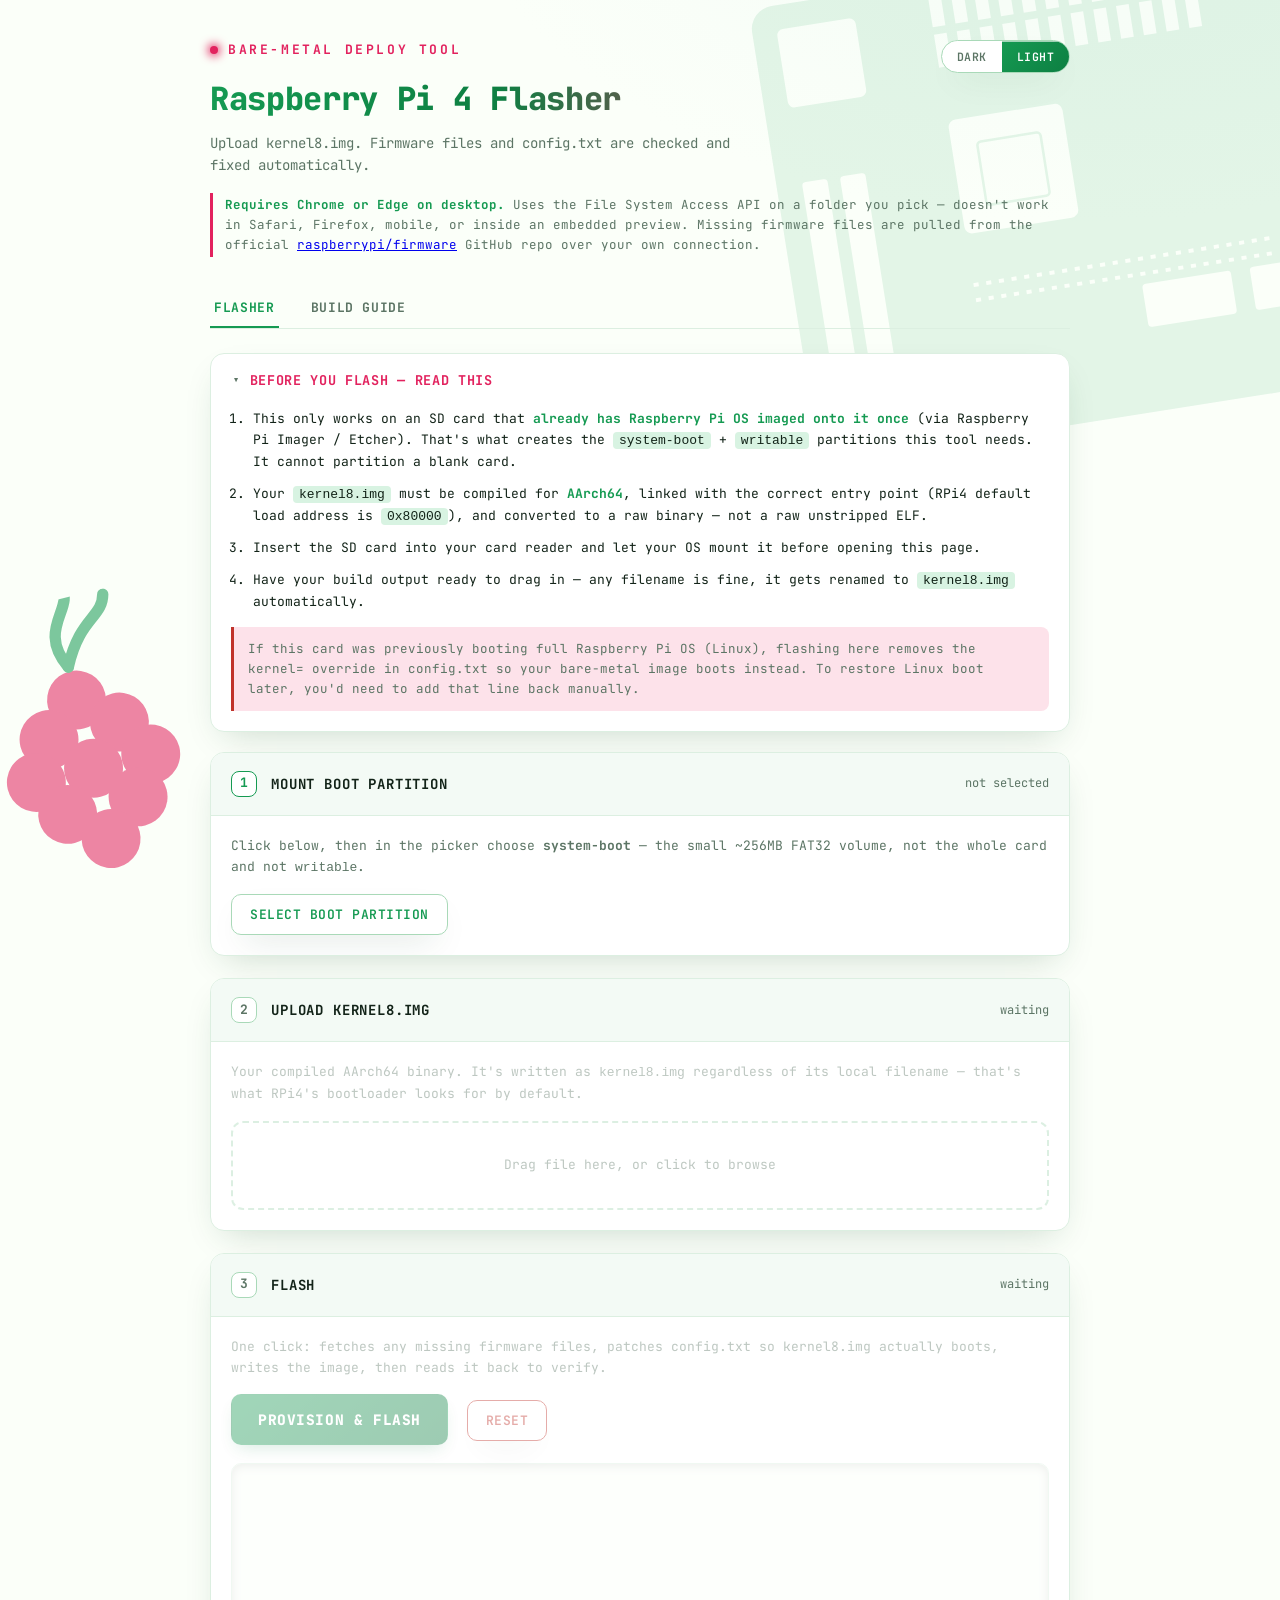
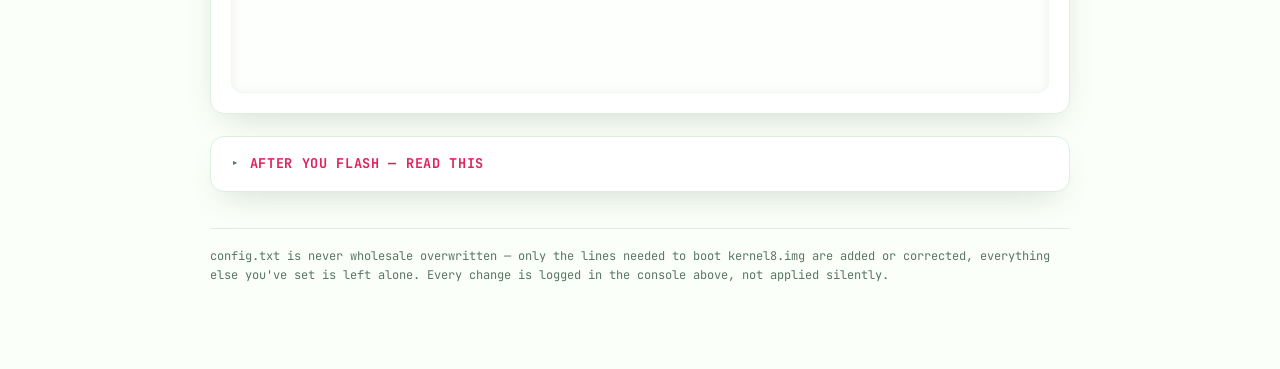
==== commit 31d9509e: "Rename Index.html to index.html" ====
--- a/index.html
+++ b/index.html
@@ -6,34 +6,207 @@
 <title>Raspberry Pi 4 Flasher</title>
 <link rel="preconnect" href="https://fonts.googleapis.com">
 <link rel="preconnect" href="https://fonts.gstatic.com" crossorigin>
-<link href="https://fonts.googleapis.com/css2?family=Inter:wght@400;500;600;700;800&family=JetBrains+Mono:wght@400;500;600;700&display=swap" rel="stylesheet">
-<link rel="stylesheet" href="style.css">
+<link href="https://fonts.googleapis.com/css2?family=JetBrains+Mono:wght@400;500;600;700;800&display=swap" rel="stylesheet">
+<style>
+:root{ --radius: 14px; }
+  html[data-theme="dark"]{
+    --bg-a: #081109; --bg-b: #0a1a12;
+    --panel: #101c14; --panel-2: #16251b;
+    --border: #24382a; --border-lit: #365241;
+    --text: #ecf7ef; --muted: #8aa892;
+    --green: #3ee089; --green-strong: #16b866; --green-dim: #16381f; --green-text: #05170b;
+    --pink: #ff5c8a; --pink-dim: #3a1524;
+    --ok: #3ee089; --err: #ff6b6b;
+    --shadow: 0 1px 0 rgba(255,255,255,.03) inset, 0 10px 30px -10px rgba(0,0,0,.55);
+    --shadow-btn: 0 6px 16px -4px rgba(22,184,102,.45);
+    --pcb-opacity: .16; --raspberry-opacity: .5;
+  }
+  html[data-theme="light"]{
+    --bg-a: #fbfff9; --bg-b: #f2fbf5;
+    --panel: #ffffff; --panel-2: #f3faf5;
+    --border: #dcefe1; --border-lit: #a9d9b8;
+    --text: #122318; --muted: #5c7565;
+    --green: #159a52; --green-strong: #0d7f42; --green-dim: #d8f3e2; --green-text: #ffffff;
+    --pink: #e2225e; --pink-dim: #fde2ea;
+    --ok: #0d7f42; --err: #c0332b;
+    --shadow: 0 1px 0 rgba(255,255,255,.6) inset, 0 14px 34px -14px rgba(21,71,42,.22);
+    --shadow-btn: 0 8px 18px -6px rgba(13,127,66,.4);
+    --pcb-opacity: .10; --raspberry-opacity: .55;
+  }
+  *{box-sizing:border-box;}
+  html,body{margin:0;padding:0;}
+  body{
+    background: radial-gradient(1100px 700px at 85% -10%, var(--bg-b), var(--bg-a) 60%);
+    color:var(--text);
+    font-family: "JetBrains Mono", ui-monospace, "SF Mono", Menlo, Consolas, monospace;
+    min-height:100vh; padding:40px 18px 90px; line-height:1.6; font-size:15.5px;
+    transition: background .2s, color .2s; position:relative; overflow-x:hidden;
+  }
+  .bgart{position:fixed;inset:0;z-index:-1;pointer-events:none;overflow:hidden;}
+  .bgart svg{position:absolute;}
+  .pcb{top:-6%;right:-10%;width:640px;opacity:var(--pcb-opacity);transform:rotate(-9deg);}
+  .raspberry{bottom:-4%;left:-6%;width:340px;opacity:var(--raspberry-opacity);transform:rotate(-14deg);}
+
+  .wrap{max-width:860px;margin:0 auto;}
+
+  header{margin-bottom:32px;}
+  .top-row{display:flex;justify-content:space-between;align-items:flex-start;gap:16px;}
+  .banner{font-size:13px;color:var(--pink);letter-spacing:.2em;display:flex;align-items:center;gap:10px;margin-bottom:12px;font-weight:700;}
+  .banner .dot{width:8px;height:8px;border-radius:50%;background:var(--pink);box-shadow:0 0 10px 2px var(--pink);animation:pulse 2.2s ease-in-out infinite;}
+  @keyframes pulse{0%,100%{opacity:1;}50%{opacity:.35;}}
+  h1{font-size:32px;margin:0 0 8px;letter-spacing:-.01em;font-weight:800;
+     background:linear-gradient(90deg, var(--green) 0%, var(--green-strong) 55%, var(--pink) 130%);
+     -webkit-background-clip:text;background-clip:text;color:transparent;}
+  .sub{color:var(--muted);font-size:14px;max-width:520px;}
+  .platform-note{margin-top:16px;font-size:12.5px;color:var(--muted);border-left:3px solid var(--pink);padding:2px 0 2px 12px;}
+  .platform-note b{color:var(--green);font-weight:700;}
+
+  .theme-toggle{display:flex;border:1px solid var(--border-lit);border-radius:24px;overflow:hidden;flex-shrink:0;background:var(--panel);box-shadow:var(--shadow);}
+  .theme-toggle button{border:none;border-radius:0;padding:8px 15px;font-size:11.5px;background:transparent;color:var(--muted);font-family:inherit;font-weight:600;cursor:pointer;letter-spacing:.04em;}
+  .theme-toggle button.active{background:linear-gradient(135deg, var(--green), var(--green-strong));color:var(--green-text);}
+
+  details.instructions{background:var(--panel);border:1px solid var(--border);border-radius:var(--radius);margin-bottom:20px;box-shadow:var(--shadow);}
+  details.instructions summary{padding:16px 20px;cursor:pointer;font-size:13.5px;letter-spacing:.05em;text-transform:uppercase;color:var(--pink);list-style:none;display:flex;align-items:center;gap:10px;font-weight:700;}
+  details.instructions summary::-webkit-details-marker{display:none;}
+  details.instructions summary::before{content:"▸";transition:transform .15s;color:var(--muted);}
+  details.instructions[open] summary::before{transform:rotate(90deg);}
+  .instructions-body{padding:2px 20px 20px;font-size:13px;color:var(--text);}
+  .instructions-body ol{margin:0;padding-left:22px;}
+  .instructions-body li{margin-bottom:11px;}
+  .instructions-body li b{color:var(--green);}
+  .instructions-body code{background:var(--green-dim);padding:1px 6px;border-radius:4px;}
+  .instructions-body .warn-line{margin-top:14px;padding:12px 14px;border-left:3px solid var(--err);color:var(--muted);font-size:12.5px;background:var(--pink-dim);border-radius:0 8px 8px 0;white-space:pre-wrap;}
+
+  .step{background:var(--panel);border:1px solid var(--border);border-radius:var(--radius);margin-bottom:22px;overflow:hidden;box-shadow:var(--shadow);transition:transform .15s;}
+  .step-head{display:flex;align-items:center;gap:14px;padding:18px 20px;border-bottom:1px solid var(--border);background:var(--panel-2);}
+  .step-num{width:26px;height:26px;border-radius:8px;border:1px solid var(--border-lit);display:flex;align-items:center;justify-content:center;font-size:13px;color:var(--muted);flex-shrink:0;font-weight:700;background:var(--panel);}
+  .step.active .step-num{border-color:var(--green);color:var(--green);}
+  .step.done .step-num{background:linear-gradient(135deg, var(--green), var(--green-strong));border-color:var(--green);color:var(--green-text);}
+  .step-title{font-size:14px;letter-spacing:.06em;text-transform:uppercase;color:var(--text);font-weight:700;}
+  .step-status{margin-left:auto;font-size:12px;color:var(--muted);}
+  .step-body{padding:20px;}
+  .step-body.disabled{opacity:.4;pointer-events:none;}
+  p.help{color:var(--muted);font-size:13px;margin:0 0 16px;}
+
+  button{font-family:inherit;font-size:13px;letter-spacing:.04em;background:var(--panel);color:var(--green);border:1px solid var(--border-lit);padding:11px 18px;border-radius:10px;cursor:pointer;text-transform:uppercase;font-weight:600;transition:transform .12s, box-shadow .12s, background .15s;box-shadow:var(--shadow);}
+  button:hover:not(:disabled){transform:translateY(-2px);border-color:var(--green);}
+  button:active:not(:disabled){transform:translateY(0);}
+  button:disabled{opacity:.35;cursor:not-allowed;}
+  button.primary{background:linear-gradient(135deg, var(--green), var(--green-strong));color:var(--green-text);border-color:transparent;font-weight:800;padding:15px 26px;font-size:14.5px;box-shadow:var(--shadow-btn);}
+  button.primary:hover:not(:disabled){transform:translateY(-3px);box-shadow:0 14px 26px -8px rgba(22,184,102,.55);}
+  button.danger{color:var(--err);border-color:var(--err);background:var(--panel);}
+  button.danger:hover:not(:disabled){background:var(--pink-dim);}
+
+  table.map{width:100%;border-collapse:collapse;font-size:12.5px;margin-top:16px;}
+  table.map th{text-align:left;color:var(--muted);font-weight:600;font-size:10.5px;letter-spacing:.08em;text-transform:uppercase;padding:7px 9px;border-bottom:1px solid var(--border);}
+  table.map td{padding:7px 9px;border-bottom:1px solid var(--border);color:var(--text);}
+  table.map tr:last-child td{border-bottom:none;}
+  table.map .idx{color:var(--pink);}
+  .badge{display:inline-block;font-size:11px;padding:5px 10px;border-radius:20px;letter-spacing:.05em;text-transform:uppercase;margin-top:14px;margin-right:6px;font-weight:700;}
+  .badge.ok{background:var(--green-dim);color:var(--green);}
+  .badge.warn{background:var(--pink-dim);color:var(--pink);}
+
+  .drop{border:2px dashed var(--border-lit);border-radius:12px;padding:32px;text-align:center;color:var(--muted);font-size:13px;cursor:pointer;transition:border-color .15s, background .15s, transform .12s;}
+  .drop:hover, .drop.drag{border-color:var(--green);background:var(--green-dim);color:var(--text);transform:translateY(-2px);}
+  .drop input{display:none;}
+  .file-meta{margin-top:16px;font-size:13px;}
+  .file-meta .row{display:flex;justify-content:space-between;padding:7px 0;border-bottom:1px solid var(--border);}
+  .file-meta .row:last-child{border-bottom:none;}
+  .file-meta .k{color:var(--muted);}
+  .file-meta .v{color:var(--text);word-break:break-all;text-align:right;max-width:70%;}
+
+  .console{background:var(--bg-a);border:1px solid var(--border);border-radius:10px;padding:16px 18px;font-size:12.5px;height:230px;overflow-y:auto;margin-top:18px;box-shadow:0 2px 10px rgba(0,0,0,.15) inset;}
+  .console .line{margin-bottom:5px;white-space:pre-wrap;word-break:break-all;}
+  .console .ok{color:var(--ok);}
+  .console .err{color:var(--err);}
+  .console .info{color:var(--muted);}
+  .console .cmd{color:var(--pink);}
+  .console .warn{color:#c58a1c;}
+
+  footer{margin-top:36px;color:var(--muted);font-size:12px;border-top:1px solid var(--border);padding-top:18px;}
+  footer a{color:var(--green);}
+
+
+  .tabbar{display:flex;gap:8px;margin-bottom:24px;border-bottom:1px solid var(--border);}
+  .tab-btn{background:transparent;border:none;box-shadow:none;color:var(--muted);font-size:13px;padding:10px 4px;margin-right:20px;border-radius:0;border-bottom:2px solid transparent;text-transform:uppercase;letter-spacing:.05em;font-weight:700;}
+  .tab-btn:hover{transform:none;color:var(--text);border-color:var(--border-lit);background:transparent;}
+  .tab-btn.active{color:var(--green);border-bottom-color:var(--green);}
+  .codeblock{background:var(--bg-a);border:1px solid var(--border);border-radius:10px;padding:14px 16px;font-size:12.5px;overflow-x:auto;margin:10px 0 18px;white-space:pre;box-shadow:0 2px 10px rgba(0,0,0,.15) inset;color:var(--text);}
+</style>
 </head>
 <body>
 
-<nav class="navbar">
-  <div class="brand"><span class="chip"></span>RPi4 Flasher</div>
-  <div class="links">
-    <a href="build-guide.html" target="_blank" rel="noopener">Build Guide</a>
-    <a href="https://github.com/raspberrypi/firmware" target="_blank" rel="noopener">Firmware Source</a>
-    <a href="#instructions">Instructions</a>
+<div class="bgart">
+  <svg class="pcb" viewBox="0 0 500 380" xmlns="http://www.w3.org/2000/svg">
+    <rect x="10" y="10" width="480" height="360" rx="18" fill="currentColor" style="color:var(--green)"/>
+    <rect x="30" y="30" width="60" height="60" rx="4" fill="var(--bg-a)"/>
+    <rect x="30" y="30" width="60" height="60" rx="4" fill="none" stroke="var(--bg-a)" stroke-width="2"/>
+    <g fill="var(--bg-a)">
+      <rect x="150" y="20" width="10" height="26"/><rect x="168" y="20" width="10" height="26"/>
+      <rect x="186" y="20" width="10" height="26"/><rect x="204" y="20" width="10" height="26"/>
+      <rect x="222" y="20" width="10" height="26"/><rect x="240" y="20" width="10" height="26"/>
+      <rect x="258" y="20" width="10" height="26"/><rect x="276" y="20" width="10" height="26"/>
+      <rect x="294" y="20" width="10" height="26"/><rect x="312" y="20" width="10" height="26"/>
+      <rect x="330" y="20" width="10" height="26"/><rect x="348" y="20" width="10" height="26"/>
+      <rect x="150" y="52" width="10" height="26"/><rect x="168" y="52" width="10" height="26"/>
+      <rect x="186" y="52" width="10" height="26"/><rect x="204" y="52" width="10" height="26"/>
+      <rect x="222" y="52" width="10" height="26"/><rect x="240" y="52" width="10" height="26"/>
+      <rect x="258" y="52" width="10" height="26"/><rect x="276" y="52" width="10" height="26"/>
+      <rect x="294" y="52" width="10" height="26"/><rect x="312" y="52" width="10" height="26"/>
+      <rect x="330" y="52" width="10" height="26"/><rect x="348" y="52" width="10" height="26"/>
+    </g>
+    <rect x="150" y="120" width="90" height="90" rx="6" fill="var(--bg-a)"/>
+    <rect x="170" y="140" width="50" height="50" rx="3" fill="none" stroke="var(--green)" stroke-width="2"/>
+    <rect x="30" y="150" width="20" height="150" rx="3" fill="var(--bg-a)"/>
+    <rect x="60" y="150" width="20" height="150" rx="3" fill="var(--bg-a)"/>
+    <rect x="280" y="270" width="70" height="34" rx="3" fill="var(--bg-a)"/>
+    <rect x="365" y="270" width="46" height="34" rx="3" fill="var(--bg-a)"/>
+    <rect x="425" y="150" width="34" height="60" rx="3" fill="var(--bg-a)"/>
+    <path d="M150 250 h240 M150 262 h240" stroke="var(--bg-a)" stroke-width="3" stroke-dasharray="4 6"/>
+  </svg>
+
+  <svg class="raspberry" viewBox="0 0 300 300" xmlns="http://www.w3.org/2000/svg">
+    <g fill="var(--pink)">
+      <circle cx="150" cy="90" r="26"/>
+      <circle cx="118" cy="118" r="26"/>
+      <circle cx="182" cy="118" r="26"/>
+      <circle cx="98" cy="152" r="26"/>
+      <circle cx="150" cy="152" r="26"/>
+      <circle cx="202" cy="152" r="26"/>
+      <circle cx="118" cy="186" r="26"/>
+      <circle cx="182" cy="186" r="26"/>
+      <circle cx="150" cy="216" r="26"/>
+    </g>
+    <path d="M150 60 C 130 20, 170 10, 160 -10" stroke="var(--green)" stroke-width="10" fill="none" stroke-linecap="round"/>
+    <path d="M150 60 C170 20, 190 25, 195 5" stroke="var(--green)" stroke-width="10" fill="none" stroke-linecap="round"/>
+  </svg>
+</div>
+
+<div class="wrap">
+
+  <header>
+    <div class="top-row">
+      <div>
+        <div class="banner"><span class="dot"></span>BARE-METAL DEPLOY TOOL</div>
+        <h1>Raspberry Pi 4 Flasher</h1>
+        <div class="sub">Upload kernel8.img. Firmware files and config.txt are checked and fixed automatically.</div>
+      </div>
+      <div class="theme-toggle">
+        <button id="btnDark">Dark</button>
+        <button id="btnLight">Light</button>
+      </div>
+    </div>
+    <div class="platform-note">
+      <b>Requires Chrome or Edge on desktop.</b> Uses the File System Access API on a folder you pick — doesn't work in Safari, Firefox, mobile, or inside an embedded preview. Missing firmware files are pulled from the official <a href="https://github.com/raspberrypi/firmware" target="_blank" rel="noopener">raspberrypi/firmware</a> GitHub repo over your own connection.
+    </div>
+  </header>
+
+  <div class="tabbar">
+    <button class="tab-btn active" id="tabBtnFlasher">Flasher</button>
+    <button class="tab-btn" id="tabBtnGuide">Build Guide</button>
   </div>
-  <div class="theme-toggle">
-    <button id="btnDark">Dark</button>
-    <button id="btnLight">Light</button>
-  </div>
-</nav>
-
-<div class="hero">
-  <div class="banner"><span class="dot"></span>Bare-metal deploy tool</div>
-  <h1>Raspberry Pi 4 Flasher</h1>
-  <div class="sub">Upload kernel8.img. Firmware files and config.txt are checked and fixed automatically.</div>
-  <div class="platform-note">
-    <b>Requires Chrome or Edge on desktop.</b> Uses the File System Access API on a folder you pick — doesn't work in Safari, Firefox, mobile, or inside an embedded preview. Missing firmware files are pulled from the official <a href="https://github.com/raspberrypi/firmware" target="_blank" rel="noopener">raspberrypi/firmware</a> GitHub repo over your own connection.
-  </div>
-</div>
-
-<div class="wrap" id="instructions">
+
+  <div id="panelFlasher">
 
   <details class="instructions" open>
     <summary>Before you flash — read this</summary>
@@ -90,7 +263,7 @@
       <p class="help">One click: fetches any missing firmware files, patches config.txt so kernel8.img actually boots, writes the image, then reads it back to verify.</p>
       <button class="primary" id="btnFlash">Provision &amp; flash</button>
       <button class="danger" id="btnReset" style="margin-left:10px;">Reset</button>
-      <div class="console mono" id="consoleLog"></div>
+      <div class="console" id="consoleLog"></div>
     </div>
   </div>
 
@@ -99,7 +272,7 @@
     <div class="instructions-body">
       <ol>
         <li><b>Eject the SD card properly</b> through your OS before pulling it — don't unplug it while it's still mounted.
-          <div class="warn-line mono">Linux:
+          <div class="warn-line">Linux:
 udisksctl unmount -b /dev/sdX1
 udisksctl unmount -b /dev/sdX2
 udisksctl power-off -b /dev/sdX</div>
@@ -115,6 +288,92 @@
     config.txt is never wholesale overwritten — only the lines needed to boot kernel8.img are added or corrected, everything else you've set is left alone. Every change is logged in the console above, not applied silently.
   </footer>
 
+  </div><!-- /panelFlasher -->
+
+  <div id="panelGuide" style="display:none;">
+
+    <div class="step">
+      <div class="step-head">
+        <div class="step-num">1</div>
+        <div class="step-title">Install the compiler</div>
+      </div>
+      <div class="step-body">
+        <p class="help">The ARM bare-metal toolchain — targets AArch64 with no OS/libc assumptions. Use this, not <code>aarch64-linux-gnu-gcc</code>, which assumes a Linux target.</p>
+        <div class="codeblock">sudo apt update
+sudo apt install gcc-aarch64-none-elf</div>
+      </div>
+    </div>
+
+    <div class="step">
+      <div class="step-head">
+        <div class="step-num">2</div>
+        <div class="step-title">Entry point — start.S</div>
+      </div>
+      <div class="step-body">
+        <p class="help">Sets up the stack and jumps into your C code.</p>
+        <div class="codeblock">.section ".text.boot"
+.global _start
+_start:
+    ldr x0, =0x80000
+    mov sp, x0
+    bl main
+hang: b hang</div>
+      </div>
+    </div>
+
+    <div class="step">
+      <div class="step-head">
+        <div class="step-num">3</div>
+        <div class="step-title">Linker script — linker.ld</div>
+      </div>
+      <div class="step-body">
+        <p class="help">Places your code at <code>0x80000</code> — the RPi4 default load address.</p>
+        <div class="codeblock">ENTRY(_start)
+SECTIONS
+{
+    . = 0x80000;
+    .text : { *(.text.boot) *(.text*) }
+    .rodata : { *(.rodata*) }
+    .data : { *(.data*) }
+    .bss : { *(.bss*) }
+}</div>
+      </div>
+    </div>
+
+    <div class="step">
+      <div class="step-head">
+        <div class="step-num">4</div>
+        <div class="step-title">Your code — main.c</div>
+      </div>
+      <div class="step-body">
+        <p class="help">Replace the body with your actual driver/application code.</p>
+        <div class="codeblock">void main(void) {
+    while (1) { }
+}</div>
+      </div>
+    </div>
+
+    <div class="step">
+      <div class="step-head">
+        <div class="step-num">5</div>
+        <div class="step-title">Compile, link, convert</div>
+      </div>
+      <div class="step-body">
+        <p class="help"><code>-mgeneral-regs-only</code> matters — without it GCC may emit NEON/FP instructions, and those registers aren't safe to use until you've explicitly enabled and saved FP/SIMD state in bare-metal code.</p>
+        <div class="codeblock">aarch64-none-elf-gcc -ffreestanding -mgeneral-regs-only -c start.S -o start.o
+aarch64-none-elf-gcc -ffreestanding -mgeneral-regs-only -O2 -c main.c -o main.o
+aarch64-none-elf-ld -T linker.ld -o kernel8.elf start.o main.o
+aarch64-none-elf-objcopy -O binary kernel8.elf kernel8.img</div>
+        <p class="help" style="margin-bottom:0;"><code>kernel8.img</code> is the raw binary the flasher tool needs — not the <code>.elf</code>. Switch back to the <b>Flasher</b> tab above once you have it.</p>
+      </div>
+    </div>
+
+    <footer>
+      Questions about a specific build error aren't covered here — this is just the install + minimal skeleton to get a bootable image out the door.
+    </footer>
+
+  </div><!-- /panelGuide -->
+
 </div>
 
 <script>
@@ -128,6 +387,23 @@
 setTheme(prefersDark ? 'dark' : 'light');
 document.getElementById('btnDark').addEventListener('click', () => setTheme('dark'));
 document.getElementById('btnLight').addEventListener('click', () => setTheme('light'));
+
+const panelFlasher = document.getElementById('panelFlasher');
+const panelGuide = document.getElementById('panelGuide');
+const tabBtnFlasher = document.getElementById('tabBtnFlasher');
+const tabBtnGuide = document.getElementById('tabBtnGuide');
+tabBtnFlasher.addEventListener('click', () => {
+  panelFlasher.style.display = '';
+  panelGuide.style.display = 'none';
+  tabBtnFlasher.classList.add('active');
+  tabBtnGuide.classList.remove('active');
+});
+tabBtnGuide.addEventListener('click', () => {
+  panelFlasher.style.display = 'none';
+  panelGuide.style.display = '';
+  tabBtnGuide.classList.add('active');
+  tabBtnFlasher.classList.remove('active');
+});
 
 let dirHandle = null;
 let sourceFile = null;
@@ -193,7 +469,7 @@
   }
   entries.sort((a,b) => a.name.localeCompare(b.name));
 
-  let html2 = '<table class="map mono"><thead><tr><th>#</th><th>name</th><th>size</th></tr></thead><tbody>';
+  let html2 = '<table class="map"><thead><tr><th>#</th><th>name</th><th>size</th></tr></thead><tbody>';
   entries.forEach((e,i) => {
     html2 += `<tr><td class="idx">${i.toString().padStart(2,'0')}</td><td>${e.name}${e.kind==='directory'?'/':''}</td><td>${e.size}</td></tr>`;
   });
@@ -228,10 +504,10 @@
   sourceFile = file;
   $('fileMeta').style.display = 'block';
   $('fileMeta').innerHTML = `
-    <div class="row"><span class="k">source name</span><span class="v mono">${file.name}</span></div>
-    <div class="row"><span class="k">writes as</span><span class="v mono">kernel8.img</span></div>
-    <div class="row"><span class="k">size</span><span class="v mono">${fmtBytes(file.size)}</span></div>
-    <div class="row"><span class="k">sha-256</span><span class="v mono">computing…</span></div>
+    <div class="row"><span class="k">source name</span><span class="v">${file.name}</span></div>
+    <div class="row"><span class="k">writes as</span><span class="v">kernel8.img</span></div>
+    <div class="row"><span class="k">size</span><span class="v">${fmtBytes(file.size)}</span></div>
+    <div class="row"><span class="k">sha-256</span><span class="v">computing…</span></div>
   `;
   sourceHash = await sha256(file);
   $('fileMeta').querySelectorAll('.row .v')[3].textContent = sourceHash;
